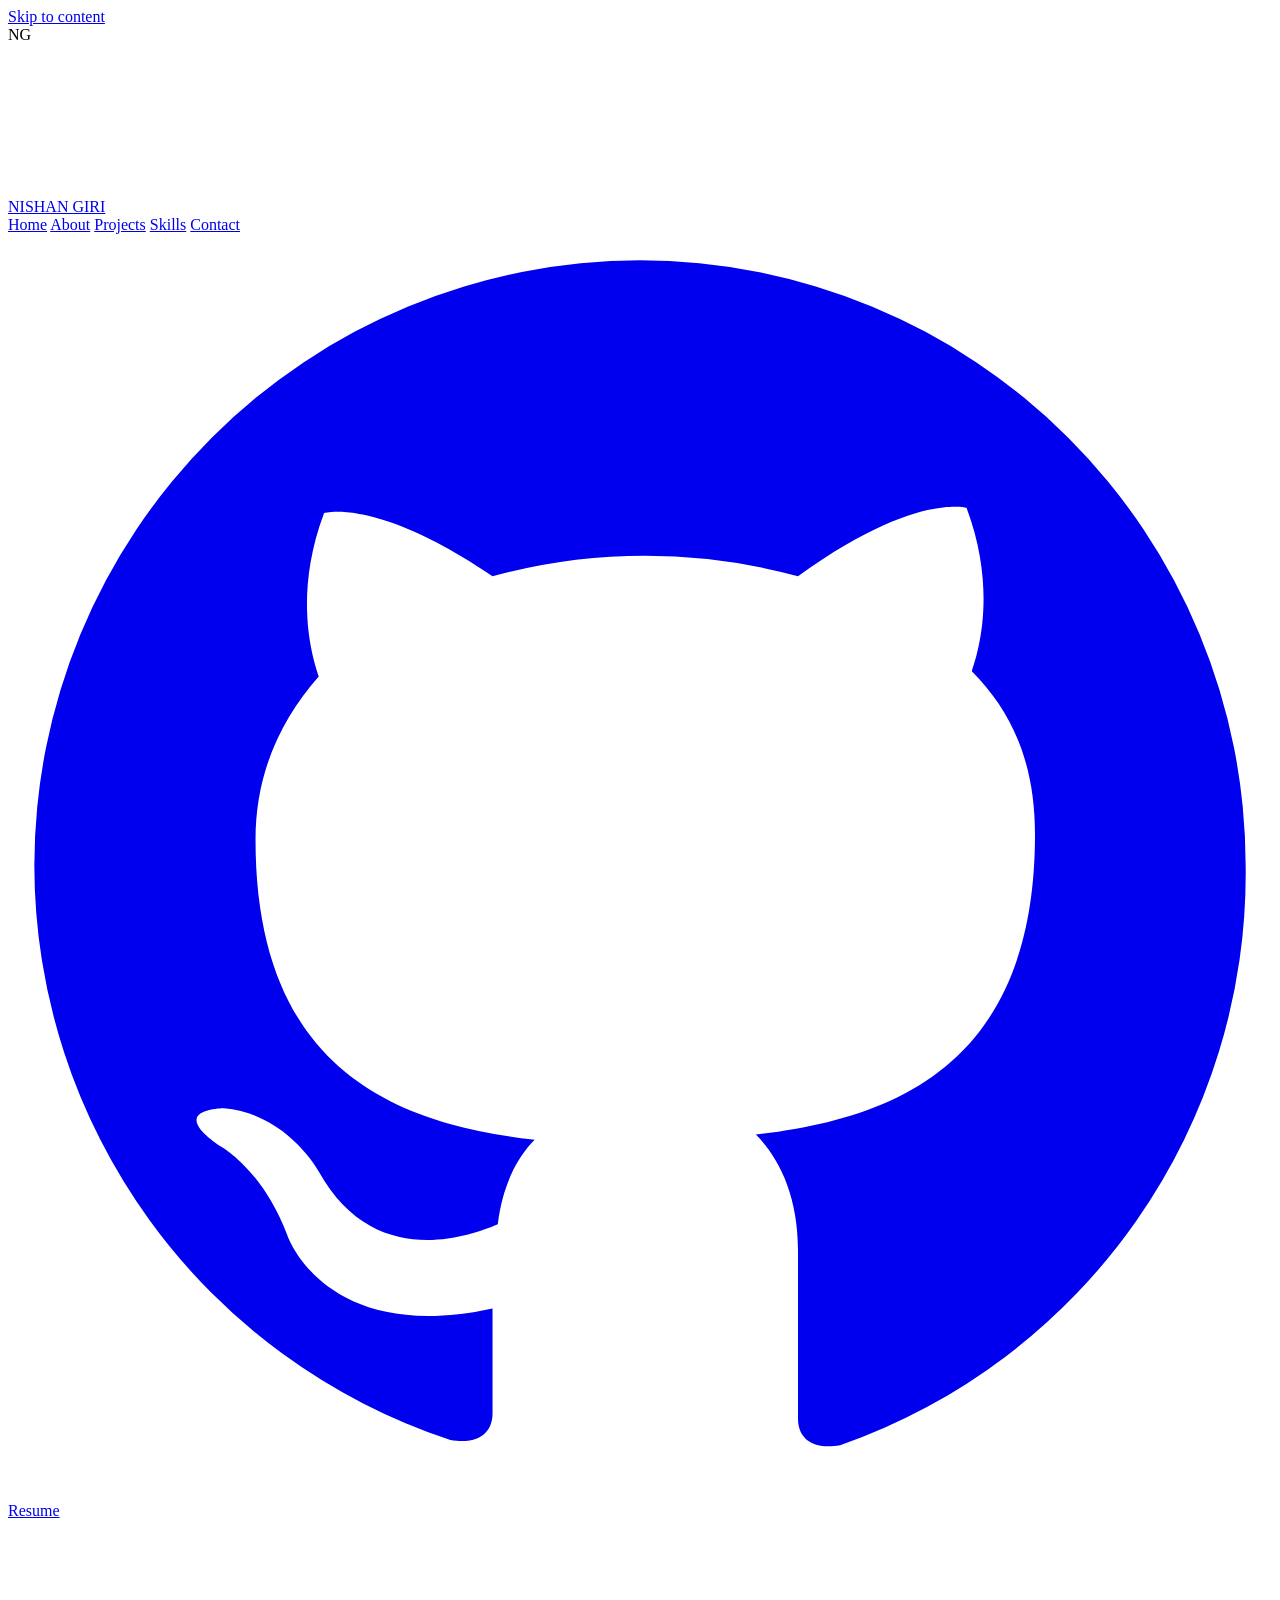
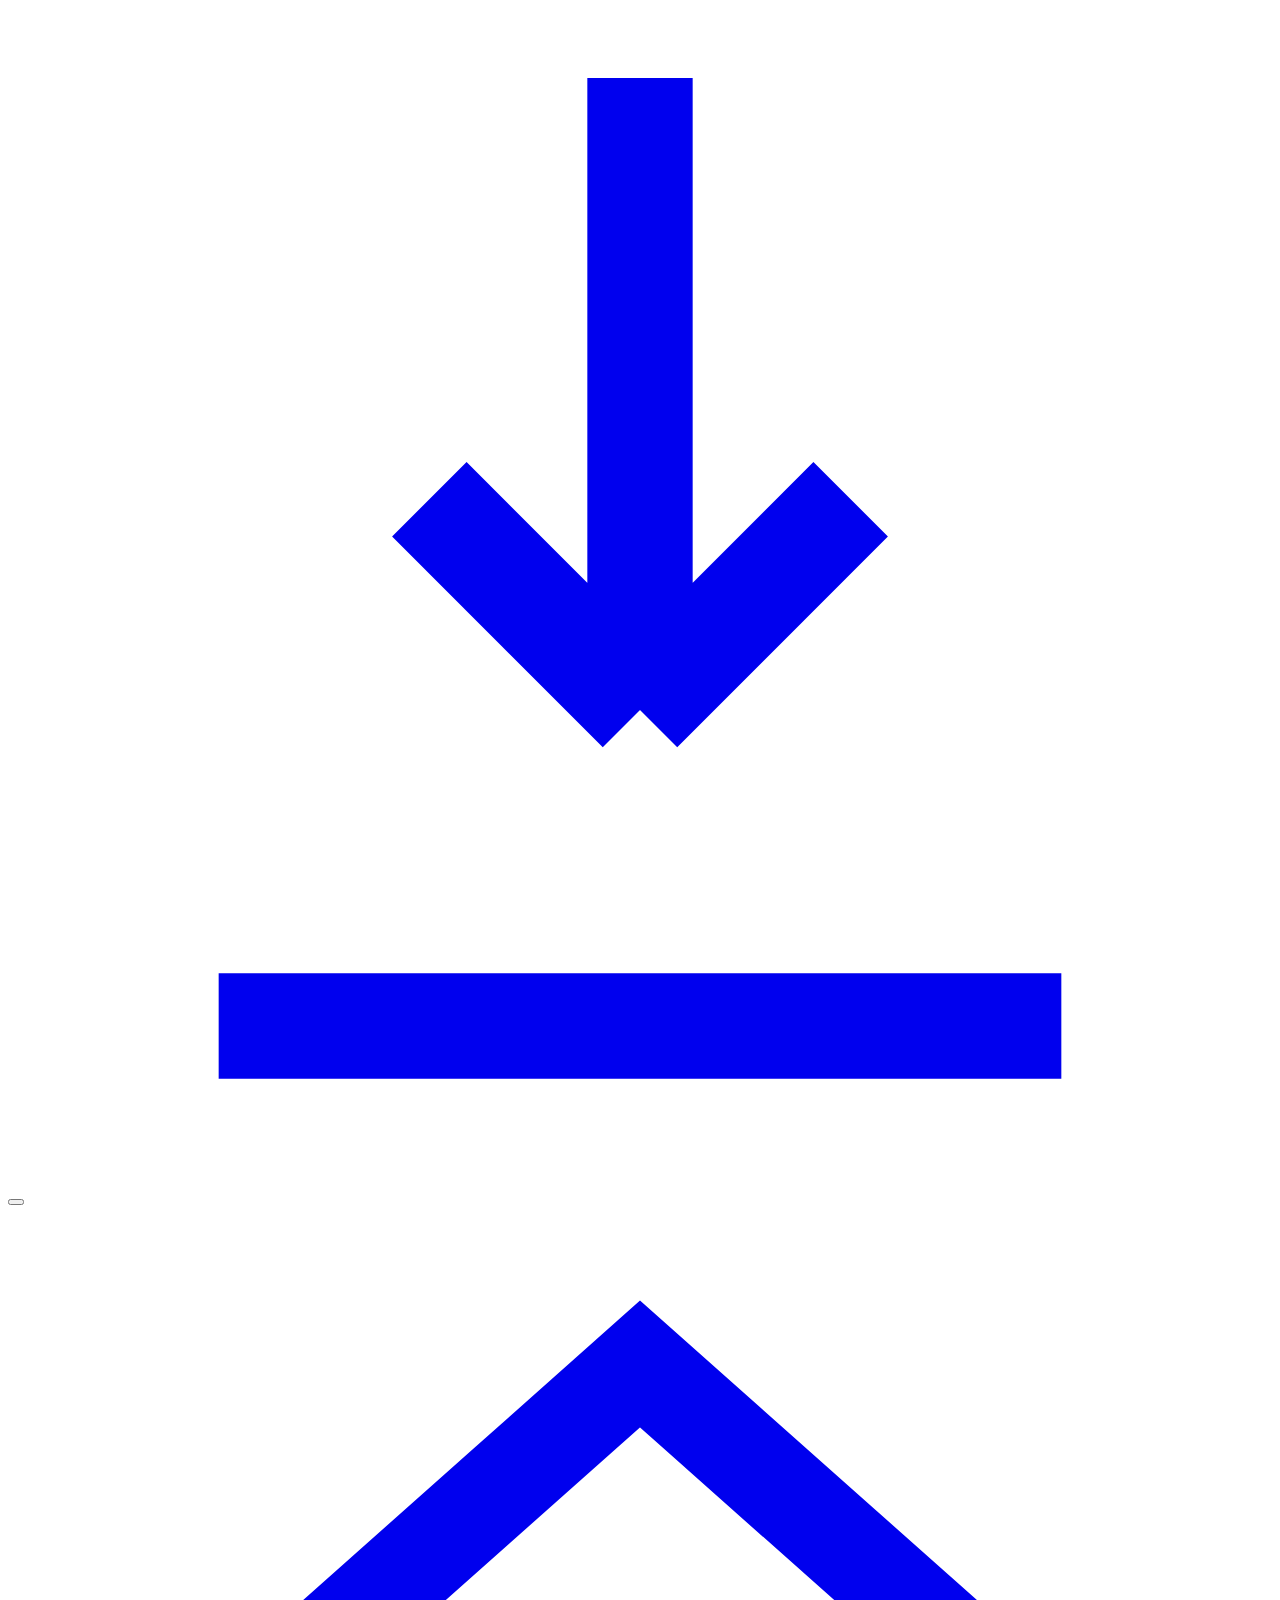
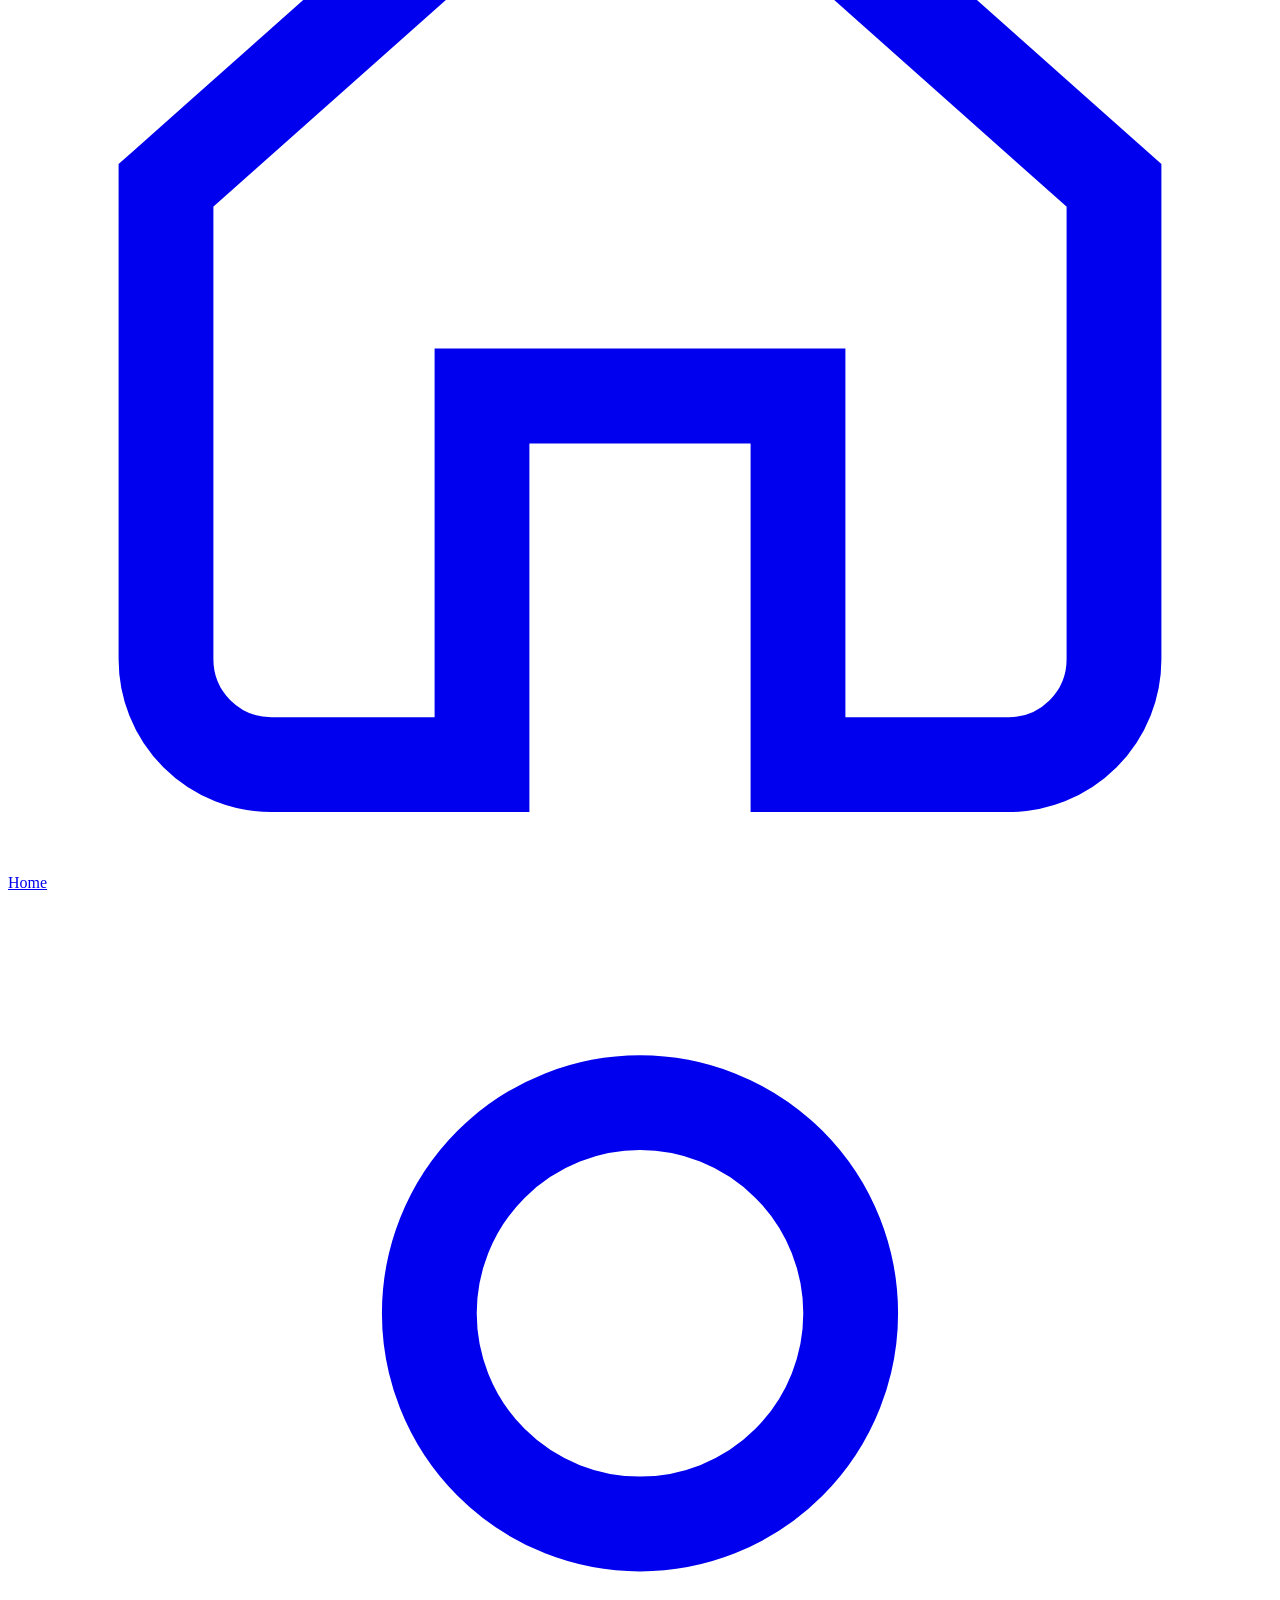
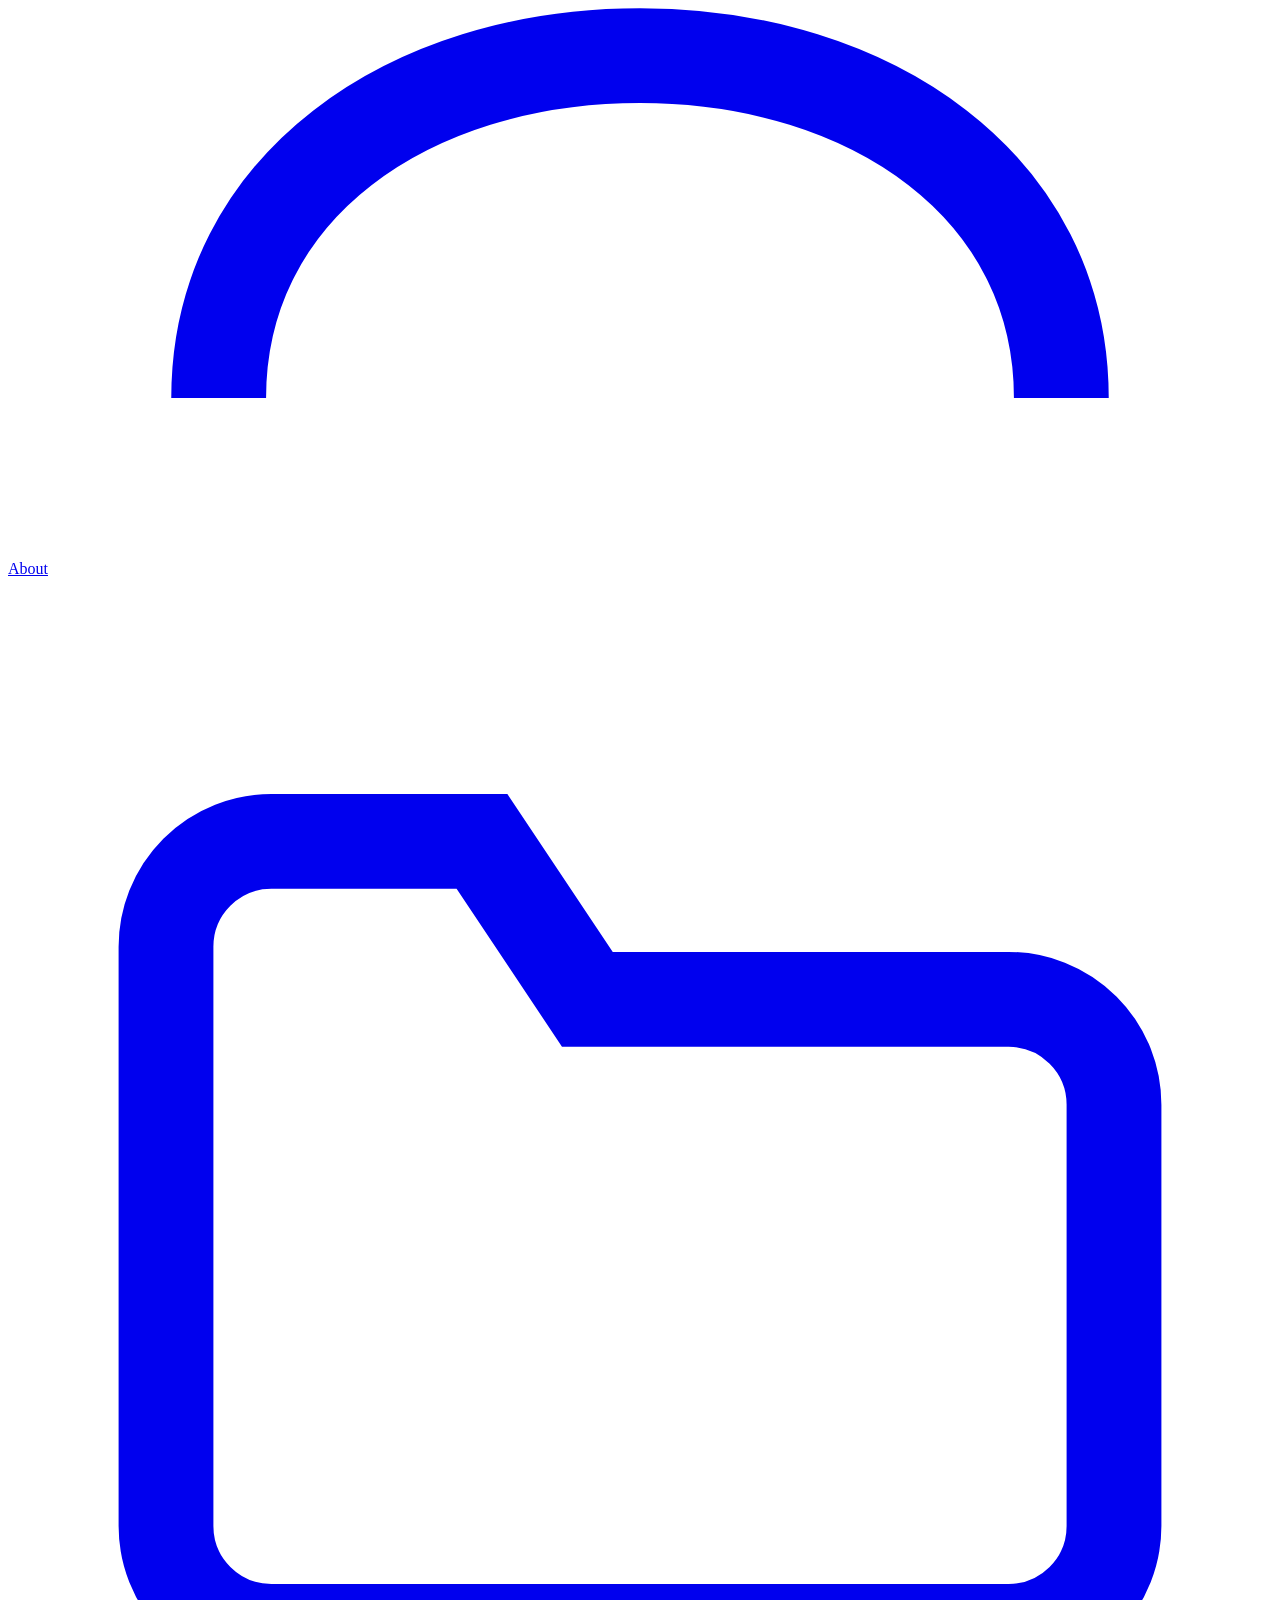
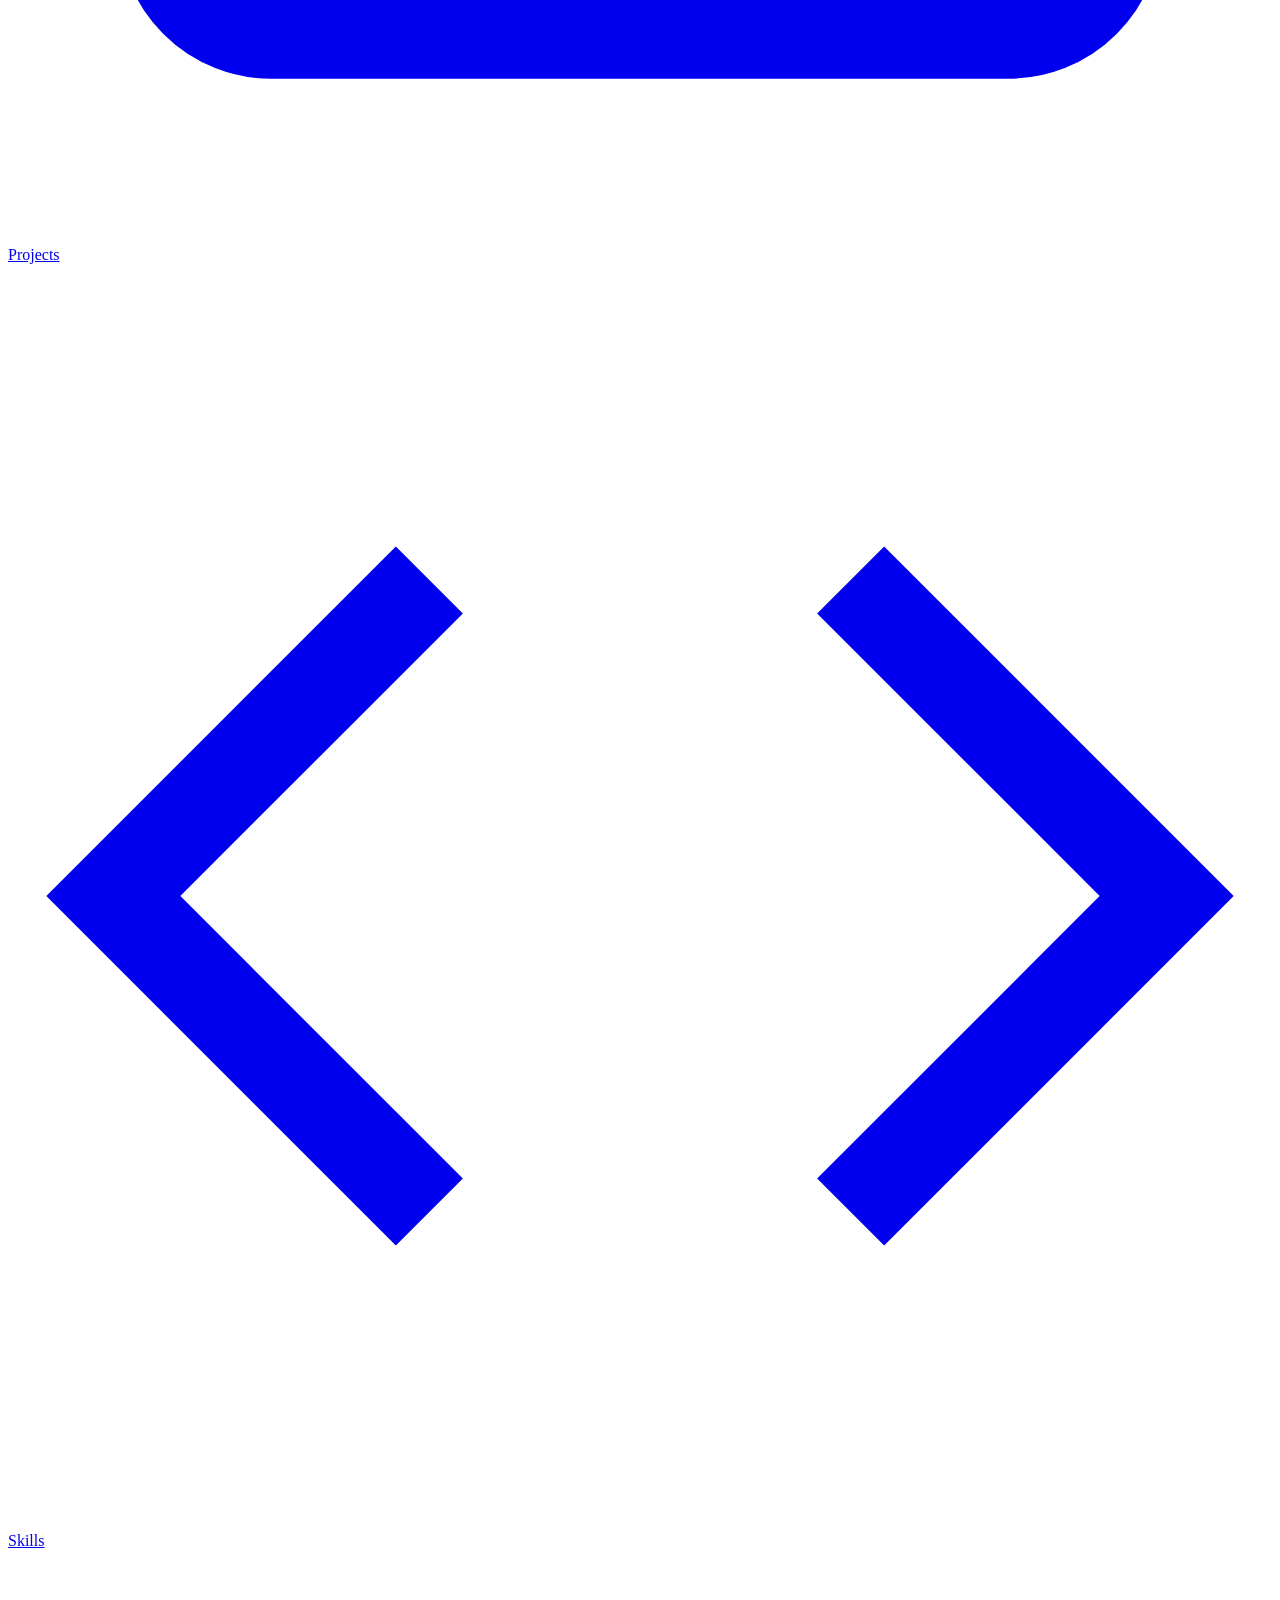
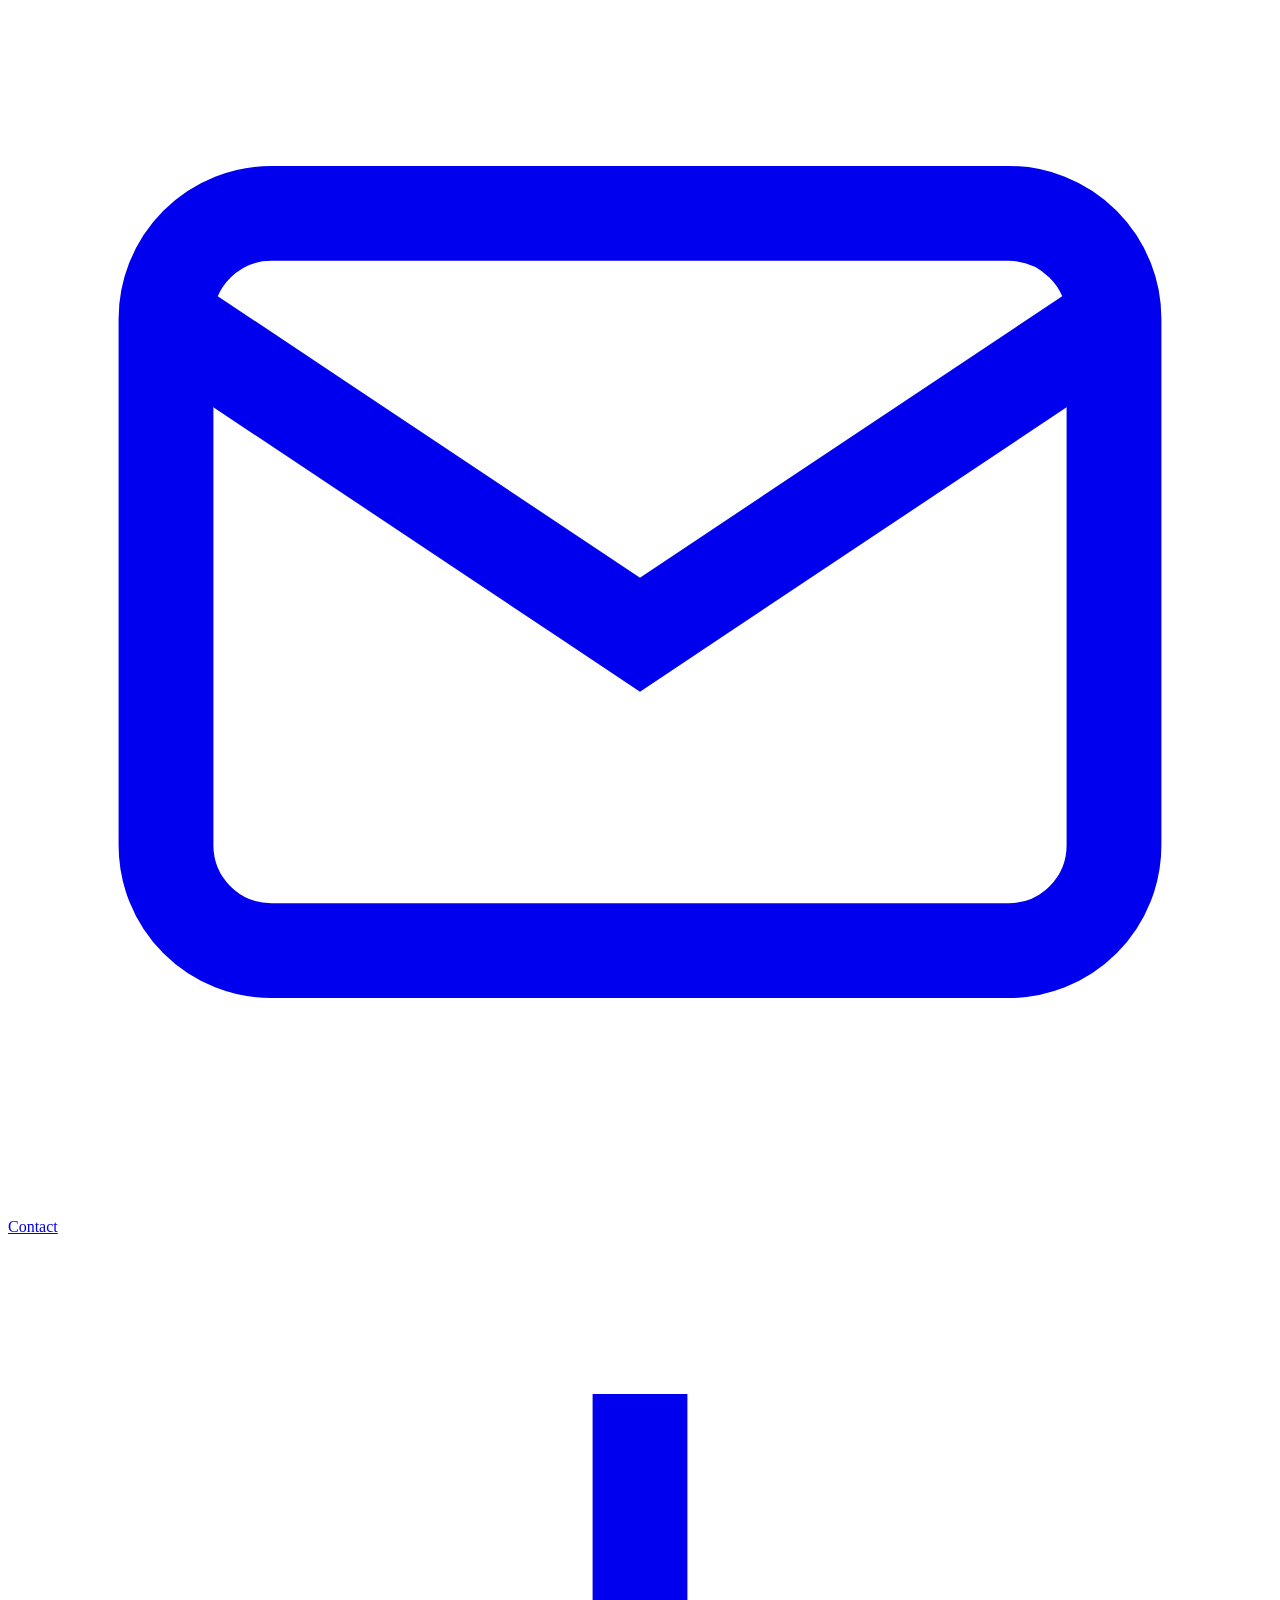
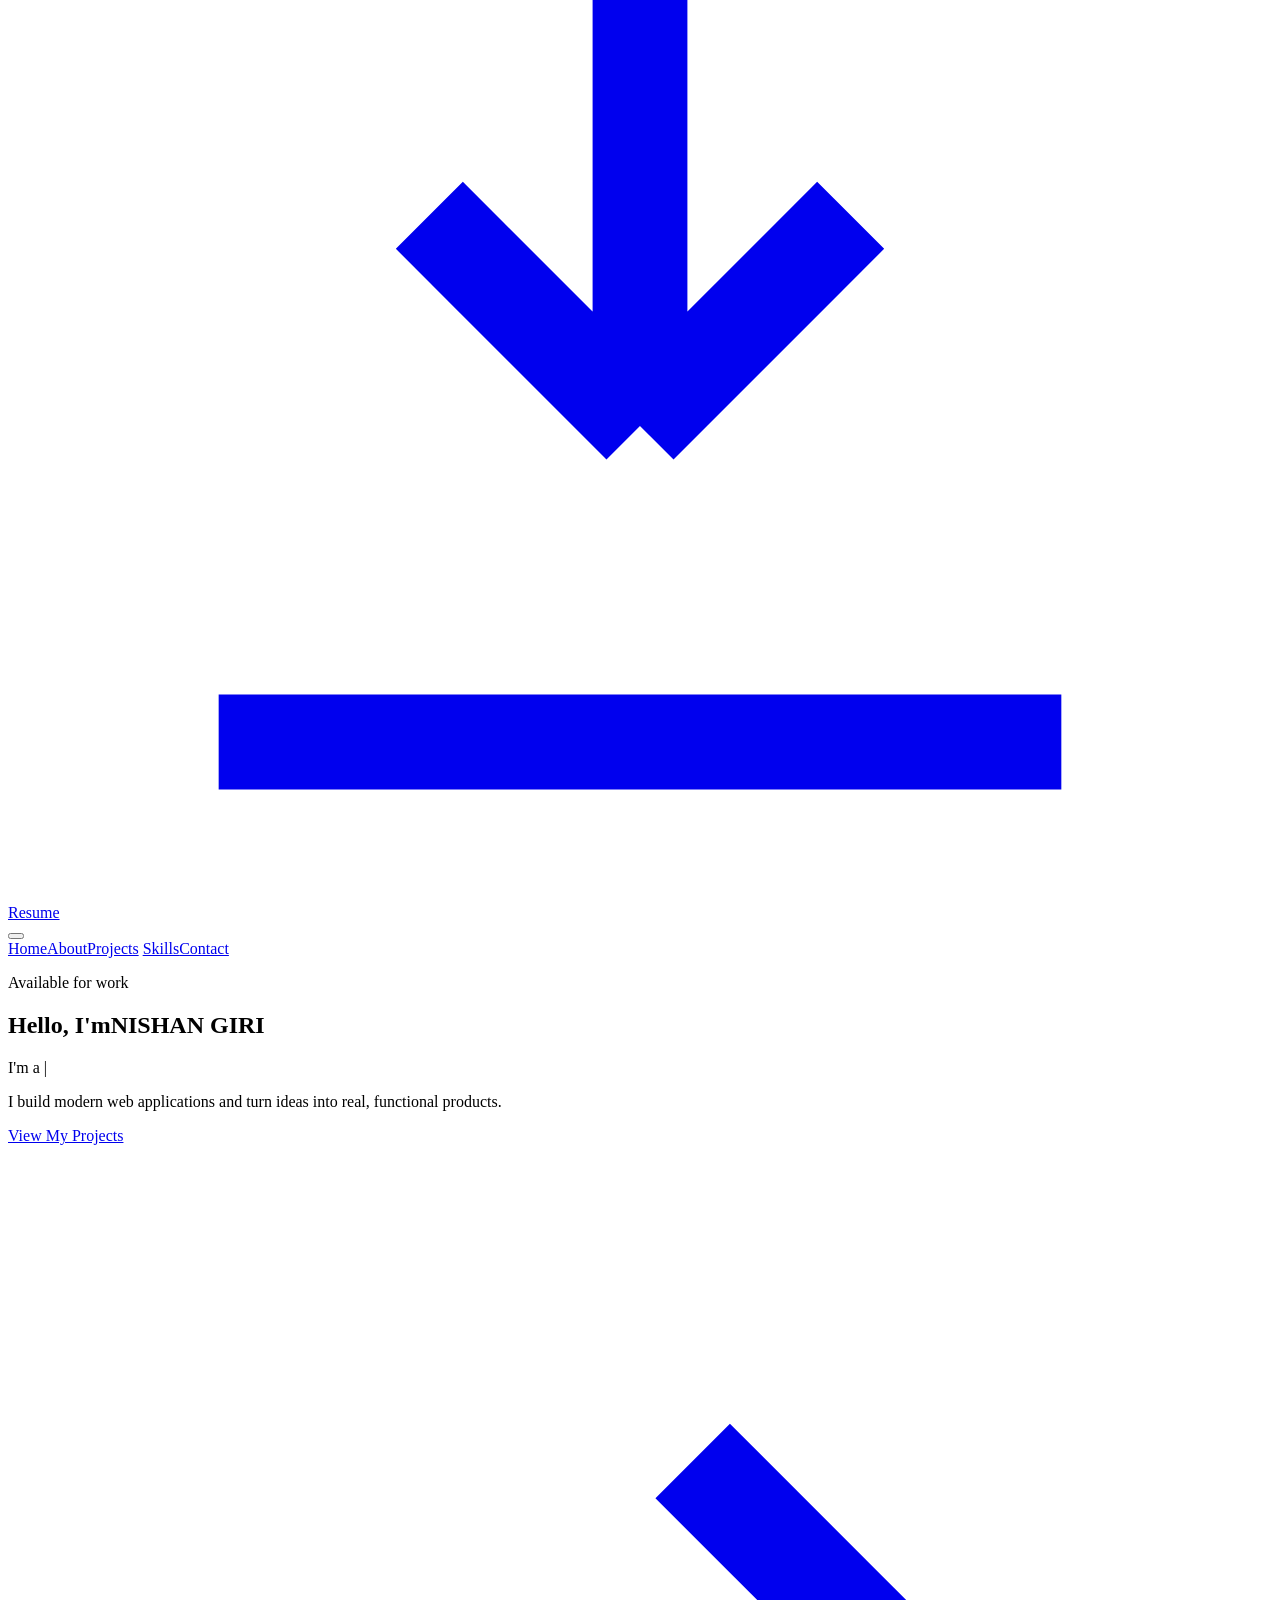
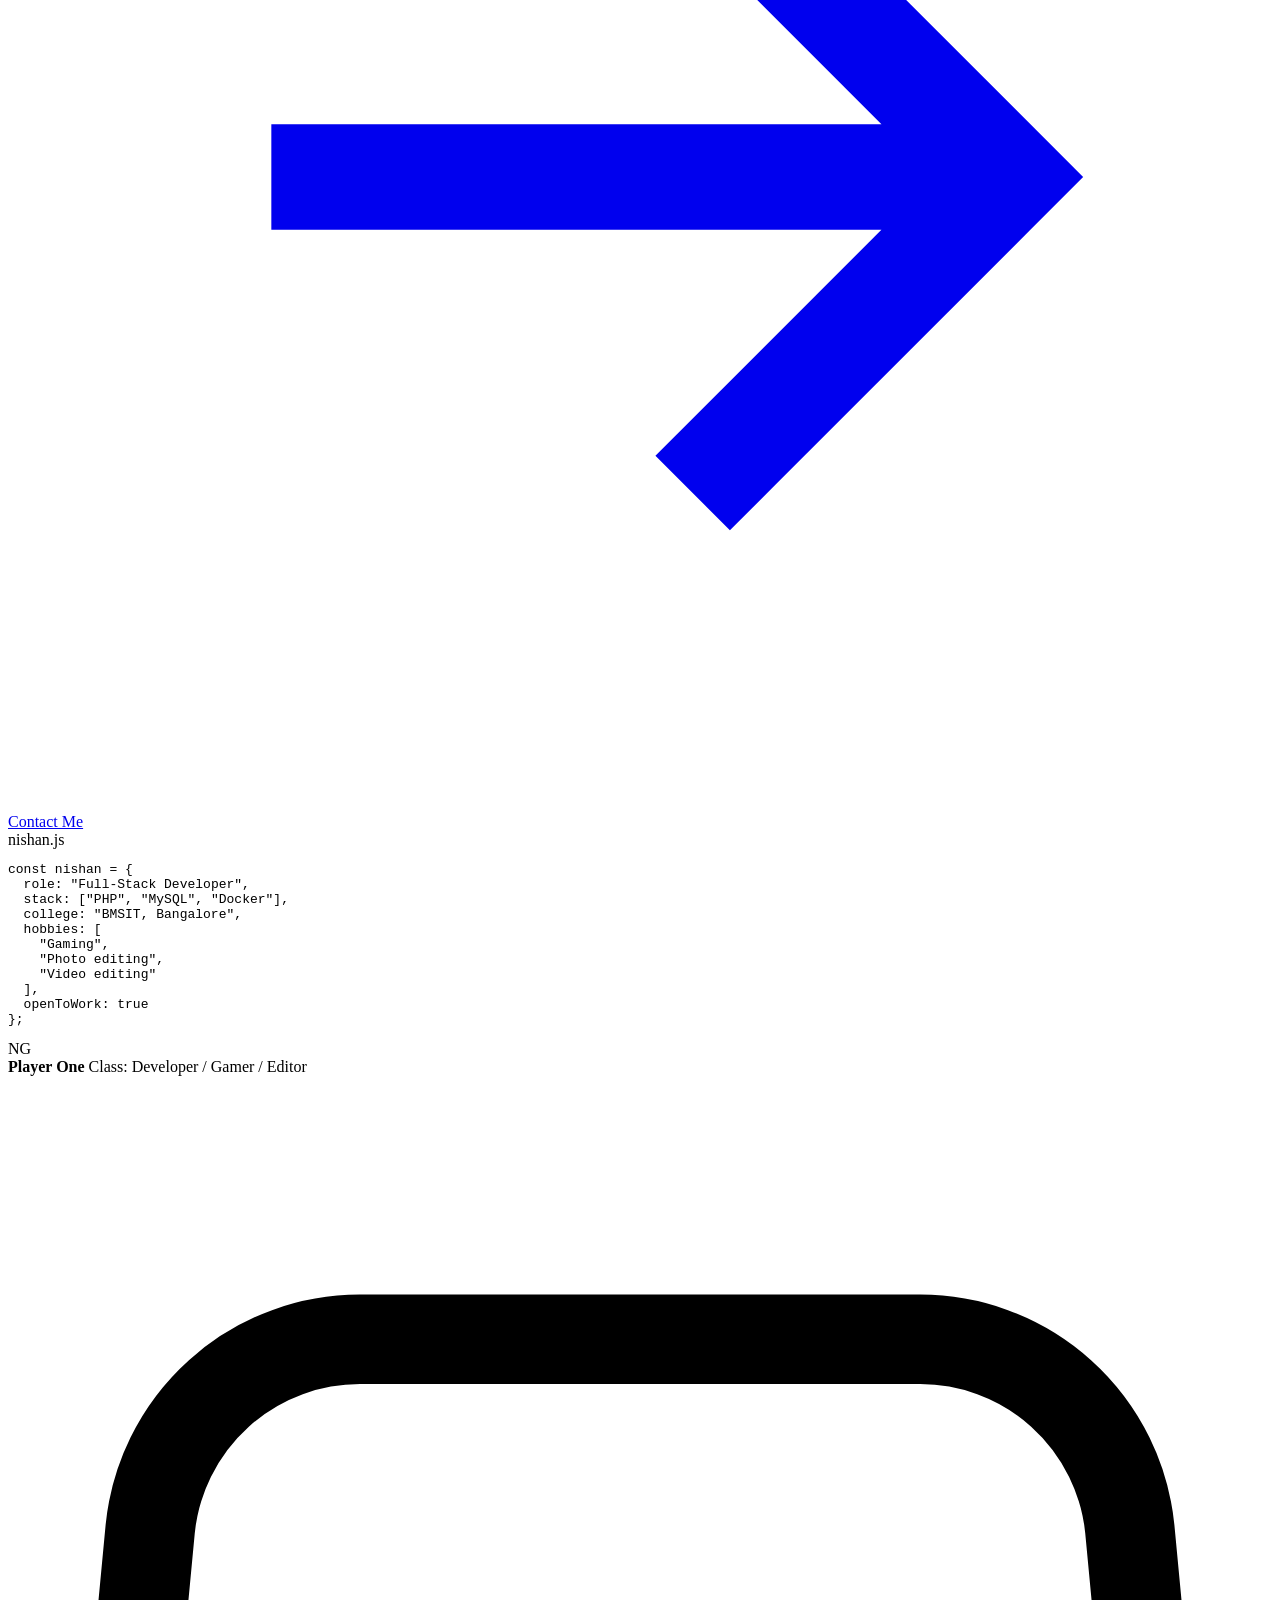
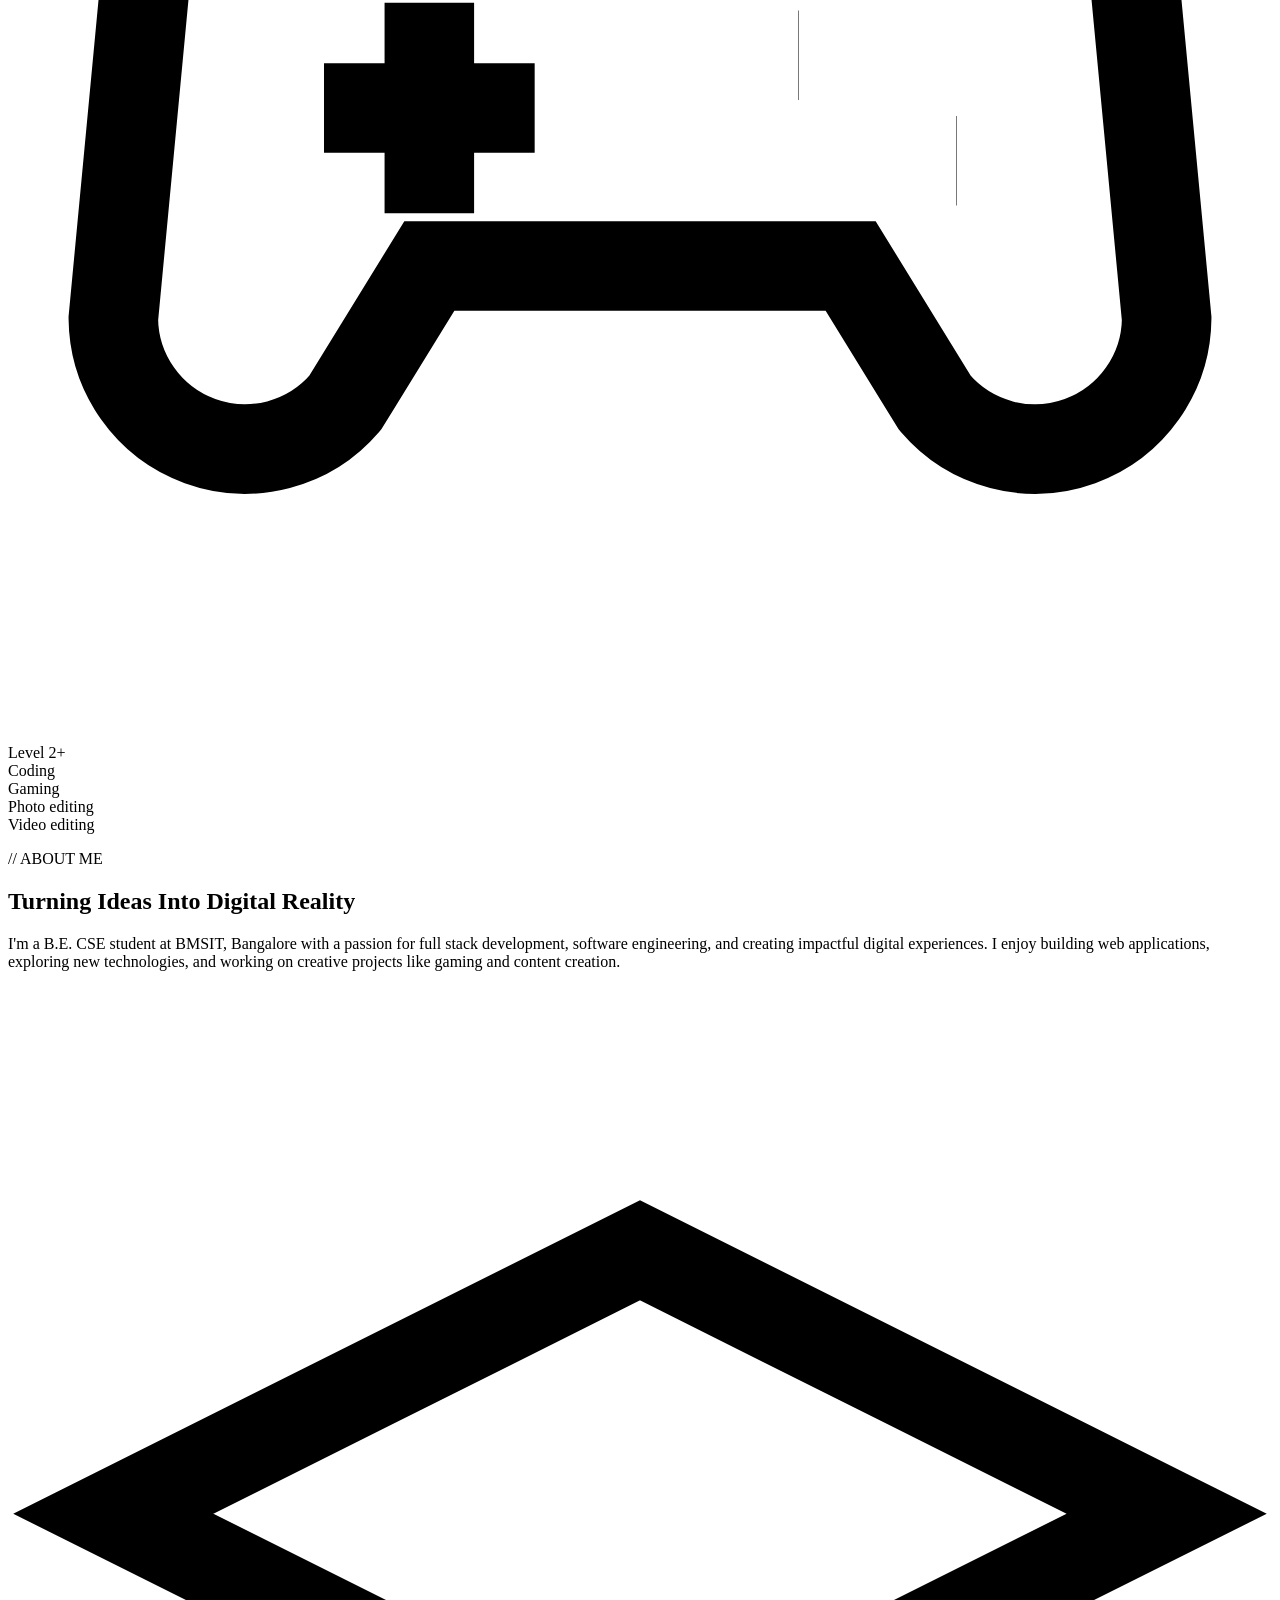
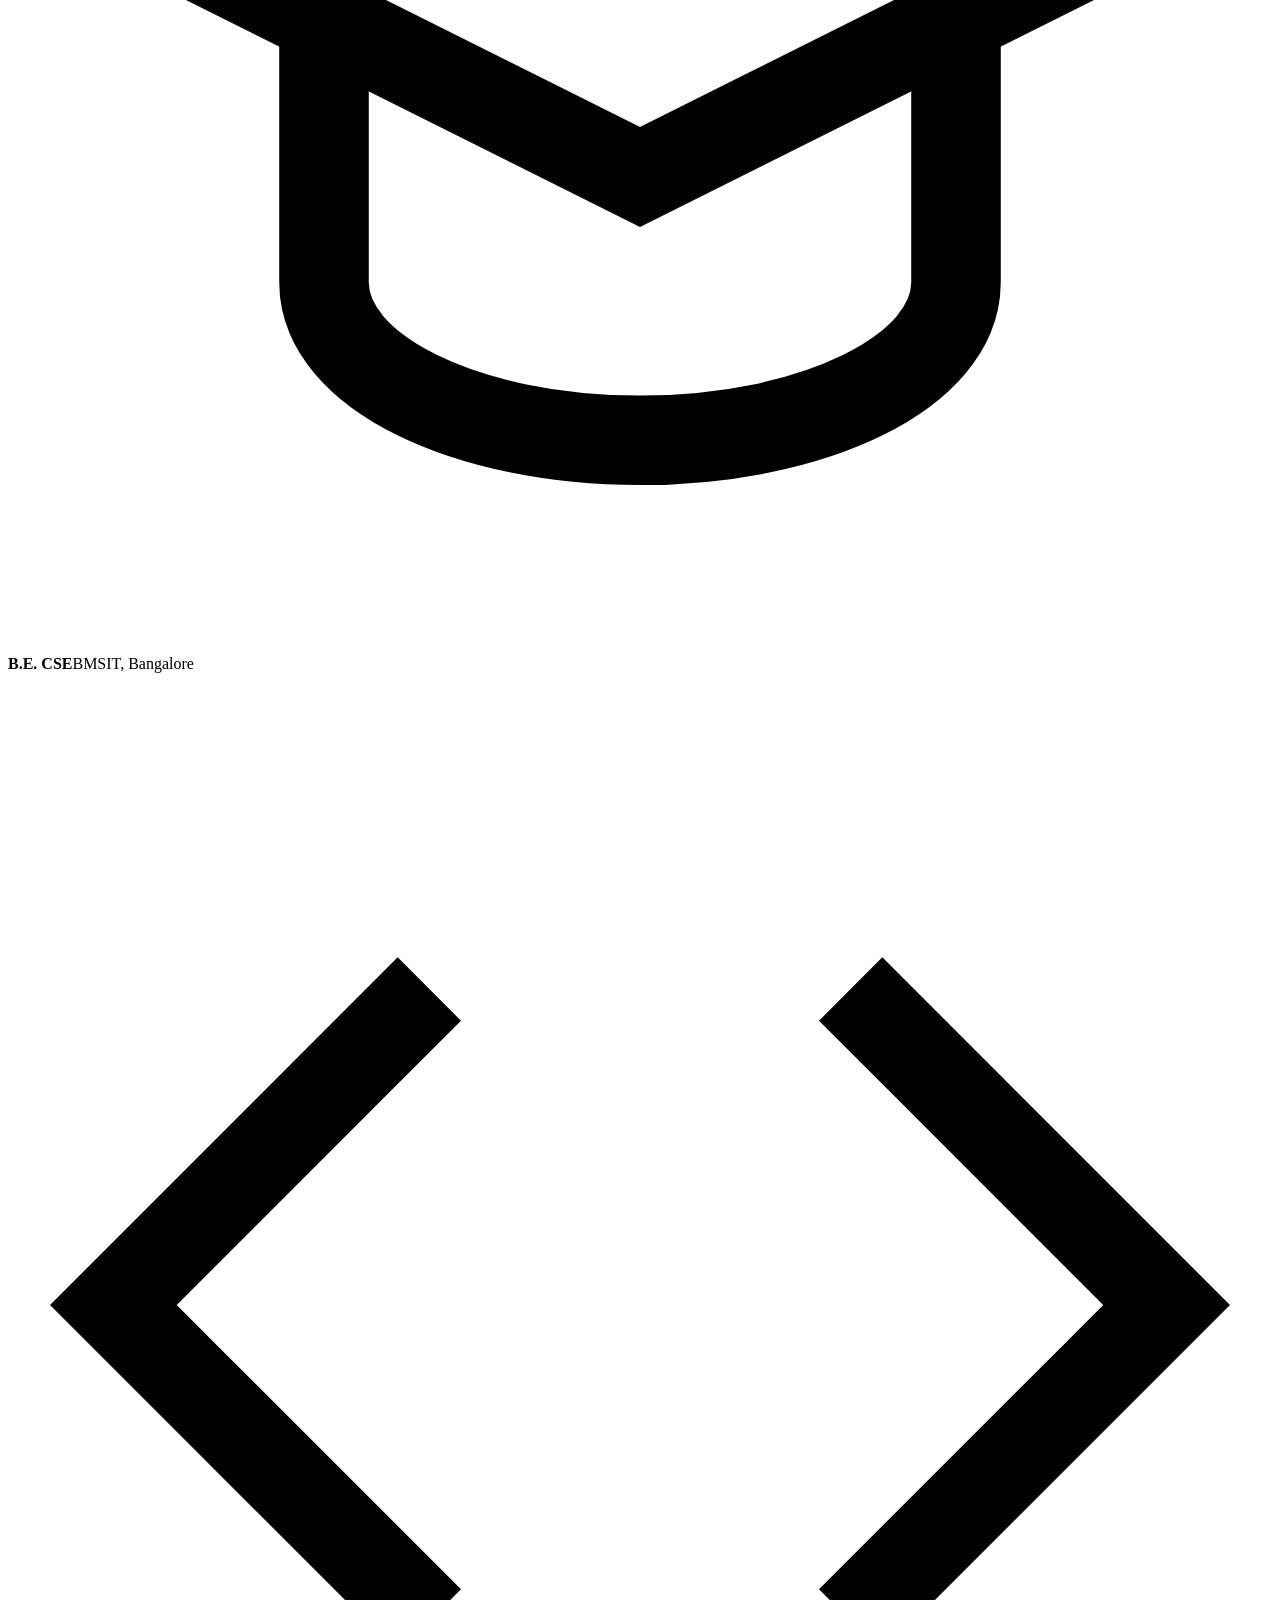
==== index.html @ 41cc1742 "Restore index.html filename" ====
<!DOCTYPE html>
<html lang="en">
<head>
<meta charset="UTF-8">
<meta name="viewport" content="width=device-width, initial-scale=1.0">
<title>Nishan Giri — Full Stack Developer</title>
<meta name="description" content="Portfolio of Nishan Giri, Full Stack Developer and B.E. CSE student at BMSIT, Bangalore.">
<meta name="theme-color" content="#050505">
<!-- Planned GitHub Pages URL. Update if the canonical host changes. -->
<link rel="canonical" href="https://nishan9-99.github.io/">
<meta property="og:title" content="Nishan Giri — Full Stack Developer">
<meta property="og:description" content="Web apps, gaming and content creation by Nishan Giri, B.E. CSE @ BMSIT Bangalore.">
<meta property="og:type" content="website">
<!-- Absolute image URL for previews after deployment. -->
<meta property="og:image" content="https://nishan9-99.github.io/assets/about-portrait.jpg">
<meta name="twitter:card" content="summary_large_image">
<meta name="twitter:title" content="Nishan Giri — Full Stack Developer">
<meta name="twitter:description" content="Web apps, gaming and content creation by Nishan Giri, B.E. CSE @ BMSIT Bangalore.">
<meta name="twitter:image" content="https://nishan9-99.github.io/assets/about-portrait.jpg">
<link rel="icon" href="data:image/svg+xml,%3Csvg xmlns='http://www.w3.org/2000/svg' viewBox='0 0 64 64'%3E%3Crect width='64' height='64' rx='14' fill='%23050505'/%3E%3Ctext x='32' y='43' font-size='30' font-weight='700' text-anchor='middle' fill='%23A78BFA' font-family='Arial'%3ENG%3C/text%3E%3C/svg%3E">
<link rel="preconnect" href="https://fonts.googleapis.com">
<link rel="preconnect" href="https://fonts.gstatic.com" crossorigin>
<link href="https://fonts.googleapis.com/css2?family=Space+Grotesk:wght@400;500;600;700&family=Inter:wght@400;500;600&family=Caveat:wght@600&display=swap" rel="stylesheet">
<link rel="stylesheet" href="style.css?v=13f">
<script type="application/ld+json">
{"@context":"https://schema.org","@type":"Person","name":"Nishan Giri","jobTitle":"Full Stack Developer",
 "affiliation":{"@type":"CollegeOrUniversity","name":"BMSIT, Bangalore"},
 "address":{"@type":"PostalAddress","addressLocality":"Bangalore","addressCountry":"IN"},
 "url":"https://github.com/nishan9-99",
 "sameAs":["https://github.com/nishan9-99","https://www.linkedin.com/in/nishan-giree-264700339"]}
</script>
</head>
<body>
<a class="skip" href="#home">Skip to content</a>

<!-- preloader -->
<div class="preloader" id="preloader" aria-hidden="true">
  <div class="pre-inner"><span class="pre-ng">NG</span><span class="pre-line"><i></i></span></div>
</div>
<div class="scrollbar-progress" id="scrollbarProgress" aria-hidden="true"></div>

<canvas id="stars" aria-hidden="true"></canvas>
<div class="grain" aria-hidden="true"></div>
<div id="cursor" aria-hidden="true"></div>
<div id="cursorRing" aria-hidden="true"></div>

<!-- ============ NAV (State A: top bar) ============ -->
<header class="nav" id="nav">
  <a class="logo" href="#home">NISHAN&nbsp;GIRI</a>
  <nav class="links" aria-label="Primary" id="topLinks">
    <a href="#home" class="active" data-scramble>Home</a>
    <a href="#about" data-scramble>About</a>
    <a href="#projects" data-scramble>Projects</a>
    <a href="#skills" data-scramble>Skills</a>
    <a href="#contact" data-scramble>Contact</a>
  </nav>
  <div class="nav-right">
    <a class="icon-btn" href="https://github.com/nishan9-99" target="_blank" rel="noopener" aria-label="GitHub profile">
      <svg viewBox="0 0 24 24" style="fill:currentColor"><path d="M12 .5A11.5 11.5 0 0 0 .5 12a11.5 11.5 0 0 0 7.9 10.9c.6.1.8-.2.8-.5v-2c-3.2.7-3.9-1.4-3.9-1.4-.5-1.3-1.3-1.7-1.3-1.7-1-.7.1-.7.1-.7 1.2.1 1.8 1.2 1.8 1.2 1 1.8 2.7 1.3 3.4 1 .1-.8.4-1.3.7-1.6-2.6-.3-5.3-1.3-5.3-5.7 0-1.3.5-2.3 1.2-3.1-.1-.3-.5-1.5.1-3.1 0 0 1-.3 3.2 1.2a11 11 0 0 1 5.8 0C17.2 4.9 18.2 5.2 18.2 5.2c.6 1.6.2 2.8.1 3.1.8.8 1.2 1.8 1.2 3.1 0 4.4-2.7 5.4-5.3 5.7.4.4.8 1.1.8 2.2v3.2c0 .3.2.6.8.5A11.5 11.5 0 0 0 23.5 12 11.5 11.5 0 0 0 12 .5z"/></svg>
    </a>
    <a class="resume-btn magnetic" href="assets/resume.pdf" download="Nishan-Giri-Resume.pdf">Resume
      <svg viewBox="0 0 24 24" fill="none" stroke="currentColor" stroke-width="2"><path d="M12 3v12m0 0 4-4m-4 4-4-4M4 21h16"/></svg>
    </a>
    <button id="burger" class="burger" aria-label="Open menu" aria-expanded="false"><span></span><span></span><span></span></button>
  </div>
</header>

<!-- ============ NAV (State B: right rail) ============ -->
<nav class="rail" id="railNav" aria-label="Section shortcuts">
  <a href="#home" data-tip="Home"><svg viewBox="0 0 24 24" fill="none" stroke="currentColor" stroke-width="1.8"><path d="m3 11 9-8 9 8v9a2 2 0 0 1-2 2h-4v-7h-6v7H5a2 2 0 0 1-2-2z"/></svg><span class="tip">Home</span></a>
  <a href="#about" data-tip="About"><svg viewBox="0 0 24 24" fill="none" stroke="currentColor" stroke-width="1.8"><circle cx="12" cy="8" r="4"/><path d="M4 21c0-4 3.6-6.5 8-6.5s8 2.5 8 6.5"/></svg><span class="tip">About</span></a>
  <a href="#projects" data-tip="Projects"><svg viewBox="0 0 24 24" fill="none" stroke="currentColor" stroke-width="1.8"><path d="M3 7a2 2 0 0 1 2-2h4l2 3h8a2 2 0 0 1 2 2v8a2 2 0 0 1-2 2H5a2 2 0 0 1-2-2z"/></svg><span class="tip">Projects</span></a>
  <a href="#skills" data-tip="Skills"><svg viewBox="0 0 24 24" fill="none" stroke="currentColor" stroke-width="1.8"><path d="m8 6-6 6 6 6M16 6l6 6-6 6"/></svg><span class="tip">Skills</span></a>
  <a href="#contact" data-tip="Contact"><svg viewBox="0 0 24 24" fill="none" stroke="currentColor" stroke-width="1.8"><rect x="3" y="5" width="18" height="14" rx="2"/><path d="m3 7 9 6 9-6"/></svg><span class="tip">Contact</span></a>
  <a href="assets/resume.pdf" download="Nishan-Giri-Resume.pdf" data-tip="Resume" class="rail-resume"><svg viewBox="0 0 24 24" fill="none" stroke="currentColor" stroke-width="1.8"><path d="M12 3v12m0 0 4-4m-4 4-4-4M4 21h16"/></svg><span class="tip">Resume</span></a>
</nav>

<button id="floatMenu" class="float-menu" aria-label="Open menu" aria-expanded="false"><span></span><span></span><span></span></button>
<div class="mobile-menu" id="mobileMenu">
  <a href="#home">Home</a><a href="#about">About</a><a href="#projects">Projects</a>
  <a href="#skills">Skills</a><a href="#contact">Contact</a>
</div>

<main id="main">
<!-- ============ HERO ============ -->
<section class="hero" id="home">
  <span class="hero-rail" aria-hidden="true"></span>
  <div class="hero-social" aria-label="Social links" id="heroSocial"></div>

  <div class="hero-inner">
    <div class="hero-copy">
      <p class="badge reveal"><span class="pulse"></span>Available for work</p>
      <h1 class="hero-title" aria-label="Hello, I'm Nishan Giri"><span class="hello" aria-hidden="true">Hello, I'm</span><span class="name-letters" id="heroName" aria-hidden="true">NISHAN GIRI</span></h1>
      <p class="role-line reveal">I'm a <span class="typed" id="typedRole"></span><span class="caret" aria-hidden="true">|</span></p>
      <p class="hero-sub reveal">I build modern web applications and turn ideas into real, functional products.</p>
      <div class="hero-cta reveal">
        <a href="#projects" class="btn primary magnetic">View My Projects
          <svg viewBox="0 0 24 24" fill="none" stroke="currentColor" stroke-width="2"><path d="M5 12h14m-6-6 6 6-6 6"/></svg></a>
        <a href="#contact" class="btn ghost magnetic">Contact Me</a>
      </div>
      <div class="hero-stats reveal" id="heroStats"></div>
    </div>

    <div class="hero-cards reveal">
      <div class="code-card">
        <div class="code-head">
          <span class="dot dr"></span><span class="dot dy"></span><span class="dot dg"></span>
          <span class="code-file">nishan.js</span>
        </div>
        <pre class="code-body"><code><span class="tk">const</span> <span class="tv">nishan</span> <span class="tp">=</span> <span class="tp">{</span>
  <span class="tk2">role</span><span class="tp">:</span> <span class="ts">"Full-Stack Developer"</span><span class="tp">,</span>
  <span class="tk2">stack</span><span class="tp">:</span> <span class="tp">[</span><span class="ts">"PHP"</span><span class="tp">,</span> <span class="ts">"MySQL"</span><span class="tp">,</span> <span class="ts">"Docker"</span><span class="tp">],</span>
  <span class="tk2">college</span><span class="tp">:</span> <span class="ts">"BMSIT, Bangalore"</span><span class="tp">,</span>
  <span class="tk2">hobbies</span><span class="tp">:</span> <span class="tp">[</span>
    <span class="ts">"Gaming"</span><span class="tp">,</span>
    <span class="ts">"Photo editing"</span><span class="tp">,</span>
    <span class="ts">"Video editing"</span>
  <span class="tp">],</span>
  <span class="tk2">openToWork</span><span class="tp">:</span> <span class="tb">true</span>
<span class="tp">};</span><span class="code-caret" aria-hidden="true"></span></code></pre>
      </div>

      <div class="player-card">
        <div class="pc-top">
          <div class="pc-avatar">NG</div>
          <div class="pc-id">
            <b>Player One</b>
            <span>Class: Developer / Gamer / Editor</span>
          </div>
          <div class="pc-level">
            <svg viewBox="0 0 24 24" fill="none" stroke="currentColor" stroke-width="1.7"><path d="M6 12h4m-2-2v4m7-3h.01M18 13h.01M17.3 5H6.7a4 4 0 0 0-4 3.6L2 16a2.5 2.5 0 0 0 4.4 1.6L8 15h8l1.6 2.6A2.5 2.5 0 0 0 22 16l-.7-7.4a4 4 0 0 0-4-3.6z"/></svg>
            Level 2+
          </div>
        </div>
        <div class="pc-stats">
          <div class="pc-row"><span class="pc-label">Coding</span><span class="pc-bar"><i style="--v:88%"></i></span></div>
          <div class="pc-row"><span class="pc-label">Gaming</span><span class="pc-bar"><i style="--v:95%"></i></span></div>
          <div class="pc-row"><span class="pc-label">Photo editing</span><span class="pc-bar"><i style="--v:80%"></i></span></div>
          <div class="pc-row"><span class="pc-label">Video editing</span><span class="pc-bar"><i style="--v:75%"></i></span></div>
        </div>
      </div>
    </div>
  </div>
</section>

<!-- ============ ABOUT ============ -->
<section class="about" id="about">
  <div class="beam" aria-hidden="true"></div>
  <div class="about-grid">
    <div class="about-copy">
      <p class="kicker reveal">// ABOUT ME</p>
      <h2 class="reveal" data-scramble-once>Turning Ideas Into Digital Reality</h2>
      <p class="reveal">I'm a B.E. CSE student at BMSIT, Bangalore with a passion for full stack development, software engineering, and creating impactful digital experiences. I enjoy building web applications, exploring new technologies, and working on creative projects like gaming and content creation.</p>
      <div class="chips reveal">
        <div class="chip"><svg viewBox="0 0 24 24" fill="none" stroke="currentColor" stroke-width="1.7"><path d="M22 10 12 5 2 10l10 5 10-5zM6 12v5c0 1.7 2.7 3 6 3s6-1.3 6-3v-5"/></svg><div><b>B.E. CSE</b><span>BMSIT, Bangalore</span></div></div>
        <div class="chip"><svg viewBox="0 0 24 24" fill="none" stroke="currentColor" stroke-width="1.7"><path d="m8 6-6 6 6 6M16 6l6 6-6 6"/></svg><div><b>Full Stack</b><span>Development</span></div></div>
        <div class="chip"><svg viewBox="0 0 24 24" fill="none" stroke="currentColor" stroke-width="1.7"><circle cx="12" cy="12" r="9"/><path d="M3.6 9h16.8M3.6 15h16.8M12 3a15 15 0 0 1 0 18 15 15 0 0 1 0-18z"/></svg><div><b>Web</b><span>Development</span></div></div>
        <div class="chip"><svg viewBox="0 0 24 24" fill="none" stroke="currentColor" stroke-width="1.7"><path d="M6 12h4m-2-2v4m7-3h.01M18 13h.01M17.3 5H6.7a4 4 0 0 0-4 3.6L2 16a2.5 2.5 0 0 0 4.4 1.6L8 15h8l1.6 2.6A2.5 2.5 0 0 0 22 16l-.7-7.4a4 4 0 0 0-4-3.6z"/></svg><div><b>Gaming &amp;</b><span>Content Creation</span></div></div>
      </div>
      <p class="signature reveal">Nishan Giri</p>
    </div>
    <div class="about-art reveal">
      <picture><source srcset="assets/about-portrait.webp" type="image/webp"><img src="assets/about-portrait.jpg" alt="Illustration of Nishan seen from behind, gazing at the ocean under a violet moonlit night sky" width="1122" height="1402" loading="lazy"></picture>
      <span class="vert v1">LEARN</span><span class="vert v2">BUILD</span>
      <span class="vert v3">CREATE</span><span class="vert v4">GROW</span>
    </div>
  </div>
</section>

<!-- ============ JOURNEY ============ -->
<section class="journey" id="journey">
  <div class="sec-head center">
    <p class="kicker reveal">// THE JOURNEY</p>
    <h2 class="reveal" data-scramble-once>How I Got Here</h2>
  </div>
  <div class="timeline" id="timeline"></div>
</section>

<!-- ============ PROJECTS ============ -->
<section class="projects" id="projects">
  <div class="sec-head">
    <div>
      <p class="kicker reveal">// PROJECTS</p>
      <h2 class="reveal" data-scramble-once>My Work &amp; Creations</h2>
      <p class="sec-sub reveal">Here are some of the key projects I've worked on.</p>
    </div>
    <a class="btn ghost sm magnetic reveal" href="https://github.com/nishan9-99?tab=repositories" target="_blank" rel="noopener">View All Projects
      <svg viewBox="0 0 24 24" fill="none" stroke="currentColor" stroke-width="2"><path d="M5 12h14m-6-6 6 6-6 6"/></svg></a>
  </div>
  <div class="filters reveal" id="filters" role="tablist" aria-label="Filter projects">
    <button class="filter active" data-filter="all" role="tab" aria-selected="true">All</button>
    <button class="filter" data-filter="web" role="tab" aria-selected="false">Web</button>
    <button class="filter" data-filter="creative" role="tab" aria-selected="false">Creative</button>
  </div>
  <div class="proj-row">
    <button class="proj-nav prev" aria-label="Previous project"><svg viewBox="0 0 24 24" fill="none" stroke="currentColor" stroke-width="2"><path d="m15 18-6-6 6-6"/></svg></button>
    <div class="proj-track" id="projTrack"></div>
    <button class="proj-nav next" aria-label="Next project"><svg viewBox="0 0 24 24" fill="none" stroke="currentColor" stroke-width="2"><path d="m9 18 6-6-6-6"/></svg></button>
  </div>
  <div class="proj-dots" id="projDots" aria-hidden="true"></div>
</section>

<!-- marquee -->
<div class="marquee" aria-hidden="true"><div class="marquee-track" id="marqueeTrack"></div></div>

<!-- ============ SKILLS ============ -->
<section class="skills" id="skills">
  <div class="code-float" aria-hidden="true">
    <span>&lt;code&gt;</span><span>learn()</span><span>build()</span><span>repeat()</span><span>&lt;/code&gt;</span>
  </div>
  <div class="skills-layout">
    <div class="skills-main">
      <div class="sec-head"><div>
        <p class="kicker reveal">// SKILLS</p>
        <h2 class="reveal" data-scramble-once>Technologies I Work With</h2>
        <p class="sec-sub reveal">Here are the tools and technologies I use to bring ideas to life.</p>
      </div></div>
      <div id="skillGroups"></div>
    </div>
    <div class="skill-art reveal" aria-hidden="true">
      <div class="glass-code"><span>&lt;code&gt;</span><span>learn()</span><span>build()</span><span>repeat()</span><span>&lt;/code&gt;</span></div>
      <div class="glass-logo">NG</div>
    </div>
  </div>
</section>

<!-- ============ CONTACT ============ -->
<section class="contact" id="contact">
  <div class="contact-grid">
    <div class="contact-copy">
      <p class="kicker reveal">// CONTACT</p>
      <h2 class="reveal" data-scramble-once>Let's Build Something Great Together</h2>
      <p class="reveal">I'm always open to new opportunities, collaborations and interesting projects. Feel free to reach out!</p>
      <div class="c-lines reveal" id="contactLines"></div>
      <form id="cform" class="c-form reveal" novalidate>
        <input type="text" id="fCompany" name="company" tabindex="-1" autocomplete="off" aria-hidden="true" style="position:absolute;left:-9999px;width:1px;height:1px;opacity:0">
        <div class="field"><input type="text" id="fName" required placeholder=" " autocomplete="name"><label for="fName">Name</label></div>
        <div class="field"><input type="email" id="fEmail" required placeholder=" " autocomplete="email"><label for="fEmail">Email</label></div>
        <div class="field"><textarea id="fMsg" rows="4" required placeholder=" "></textarea><label for="fMsg">Message</label></div>
        <button type="submit" class="btn primary magnetic" id="sendBtn">Send a Message
          <svg viewBox="0 0 24 24" fill="none" stroke="currentColor" stroke-width="2"><path d="M5 12h14m-6-6 6 6-6 6"/></svg></button>
        <p class="form-status" id="formStatus" role="status" aria-live="polite"></p>
      </form>
      <div class="c-social reveal" id="contactSocial"></div>
    </div>
    <div class="contact-art reveal">
      <div class="globe-stage" aria-label="Holographic globe surrounded by cards showing Nishan's stack and focus areas">
        <canvas class="globe-canvas" aria-hidden="true"></canvas>
        <div class="globe-base" aria-hidden="true"></div>
        <div class="g-card g-term">
          <span class="g-term-dots"><i></i><i></i><i></i></span>
          <p class="g-term-line"><span class="g-prompt">&gt;_</span> Building ideas...<br>Turning concepts into<br>real products.<span class="g-caret"></span></p>
        </div>
        <div class="g-card g-stack">
          <h4><svg viewBox="0 0 24 24" fill="none" stroke="currentColor" stroke-width="1.8"><path d="m12 2 9 5-9 5-9-5z"/><path d="m3 12 9 5 9-5"/><path d="m3 17 9 5 9-5"/></svg> My Stack</h4>
          <ul>
            <li><img src="https://cdn.simpleicons.org/html5/E34F26" alt="" loading="lazy" onerror="this.remove()">HTML</li>
            <li><img src="https://cdn.simpleicons.org/css/1572B6" alt="" loading="lazy" onerror="this.remove()">CSS</li>
            <li><img src="https://cdn.simpleicons.org/javascript/F7DF1E" alt="" loading="lazy" onerror="this.remove()">JavaScript</li>
            <li><svg viewBox="0 0 24 24"><rect width="24" height="24" rx="4.5" fill="#00005B"/><text x="12" y="16.3" text-anchor="middle" font-family="Arial,Helvetica,sans-serif" font-weight="700" font-size="10" fill="#9999FF">Ae</text></svg>After Effects</li>
            <li><svg viewBox="0 0 24 24"><rect width="24" height="24" rx="4.5" fill="#00005B"/><text x="12" y="16.3" text-anchor="middle" font-family="Arial,Helvetica,sans-serif" font-weight="700" font-size="10" fill="#EA77FF">Pr</text></svg>Premiere Pro</li>
          </ul>
        </div>
        <div class="g-card g-mini g-c1">
          <svg viewBox="0 0 24 24" fill="none" stroke="currentColor" stroke-width="1.8"><path d="m8 6-6 6 6 6M16 6l6 6-6 6"/></svg>
          <h5>Web Development</h5><p>Build. Deploy. Grow.</p>
        </div>
        <div class="g-card g-mini g-c2">
          <svg viewBox="0 0 24 24" fill="none" stroke="currentColor" stroke-width="1.8"><path d="M6 9h4M8 7v4M15 8h.01M18 10h.01M17.3 5H6.7a4.7 4.7 0 0 0-4.6 5.6l1.1 5.6a3 3 0 0 0 5 1.4L10 15h4l1.8 2.6a3 3 0 0 0 5-1.4l1.1-5.6A4.7 4.7 0 0 0 17.3 5z"/></svg>
          <h5>Gaming</h5><p>Respawn. Retry. Win.</p>
        </div>
        <div class="g-card g-mini g-c3">
          <svg viewBox="0 0 24 24" fill="none" stroke="currentColor" stroke-width="1.8"><path d="M12 19l7-7a4.95 4.95 0 1 0-7-7l-7 7v7z"/><path d="m14 6 4 4"/></svg>
          <h5>Creative Design</h5><p>Ideas to Reality.</p>
        </div>
        <div class="g-card g-mini g-c4">
          <svg viewBox="0 0 24 24" fill="none" stroke="currentColor" stroke-width="1.8"><path d="M3 9.5h18V19a2 2 0 0 1-2 2H5a2 2 0 0 1-2-2z"/><path d="m3.6 9.5 1.6-4.9a2 2 0 0 1 2.5-1.3l12.3 3.3a2 2 0 0 1 1.3 2.5l-.4 1.4"/><path d="m8.5 6.3 2.3 2.6M14 7.5l2.3 2.6"/></svg>
          <h5>Video Editing</h5><p>Cut. Grade. Export.</p>
        </div>
      </div>
    </div>
  </div>
</section>
</main>

<!-- ============ FOOTER ============ -->
<footer>
  <picture><source srcset="assets/footer-skyline.webp" type="image/webp"><img class="foot-bg" src="assets/footer-skyline.jpg" alt="" width="1916" height="821" loading="lazy" aria-hidden="true"></picture>
  <div class="shooting" id="shooting" aria-hidden="true"></div>
  <div class="foot-inner">
    <p class="foot-logo">NISHAN GIRI</p>
    <p class="foot-tag">Build &nbsp;•&nbsp; Create &nbsp;•&nbsp; Learn &nbsp;•&nbsp; Grow</p>
    <div class="foot-social" id="footSocial"></div>
    <nav class="foot-links" aria-label="Footer">
      <a href="#home">Home</a><a href="#about">About</a><a href="#projects">Projects</a>
      <a href="#skills">Skills</a><a href="#contact">Contact</a>
      <a href="assets/resume.pdf" download="Nishan-Giri-Resume.pdf">Resume</a>
    </nav>
    <p class="foot-copy">© <span id="year">2026</span> NISHAN GIRI. All rights reserved.</p>
  </div>
</footer>

<!-- modal -->
<div class="modal" id="projModal" role="dialog" aria-modal="true" aria-hidden="true" aria-labelledby="mTitle">
  <div class="modal-card">
    <button class="modal-x" id="modalX" aria-label="Close project details"><svg viewBox="0 0 24 24" fill="none" stroke="currentColor" stroke-width="2"><path d="M18 6 6 18M6 6l12 12"/></svg></button>
    <div class="modal-media"><img id="mImg" src="" alt=""></div>
    <div class="modal-body">
      <h3 id="mTitle"></h3>
      <p id="mDesc"></p>
      <div class="m-block"><b>Problem</b><p id="mProblem"></p></div>
      <div class="m-block"><b>My Role</b><p id="mRole"></p></div>
      <div class="m-block"><b>Result</b><p id="mResult"></p></div>
      <div class="m-block"><b>Tech Stack</b><div class="tags" id="mTags"></div></div>
      <a id="mLink" class="btn primary sm magnetic" target="_blank" rel="noopener" style="display:none">Open Project
        <svg viewBox="0 0 24 24" fill="none" stroke="currentColor" stroke-width="2"><path d="M7 17L17 7M9 7h8v8"/></svg></a>
    </div>
  </div>
</div>

<!-- command palette -->
<div class="palette" id="palette" role="dialog" aria-modal="true" aria-hidden="true" aria-label="Quick navigation">
  <div class="palette-card">
    <input type="text" id="paletteInput" placeholder="Jump to a section..." aria-label="Jump to a section">
    <div class="palette-list" id="paletteList"></div>
  </div>
</div>

<script src="script.js?v=13f"></script>
</body>
</html>
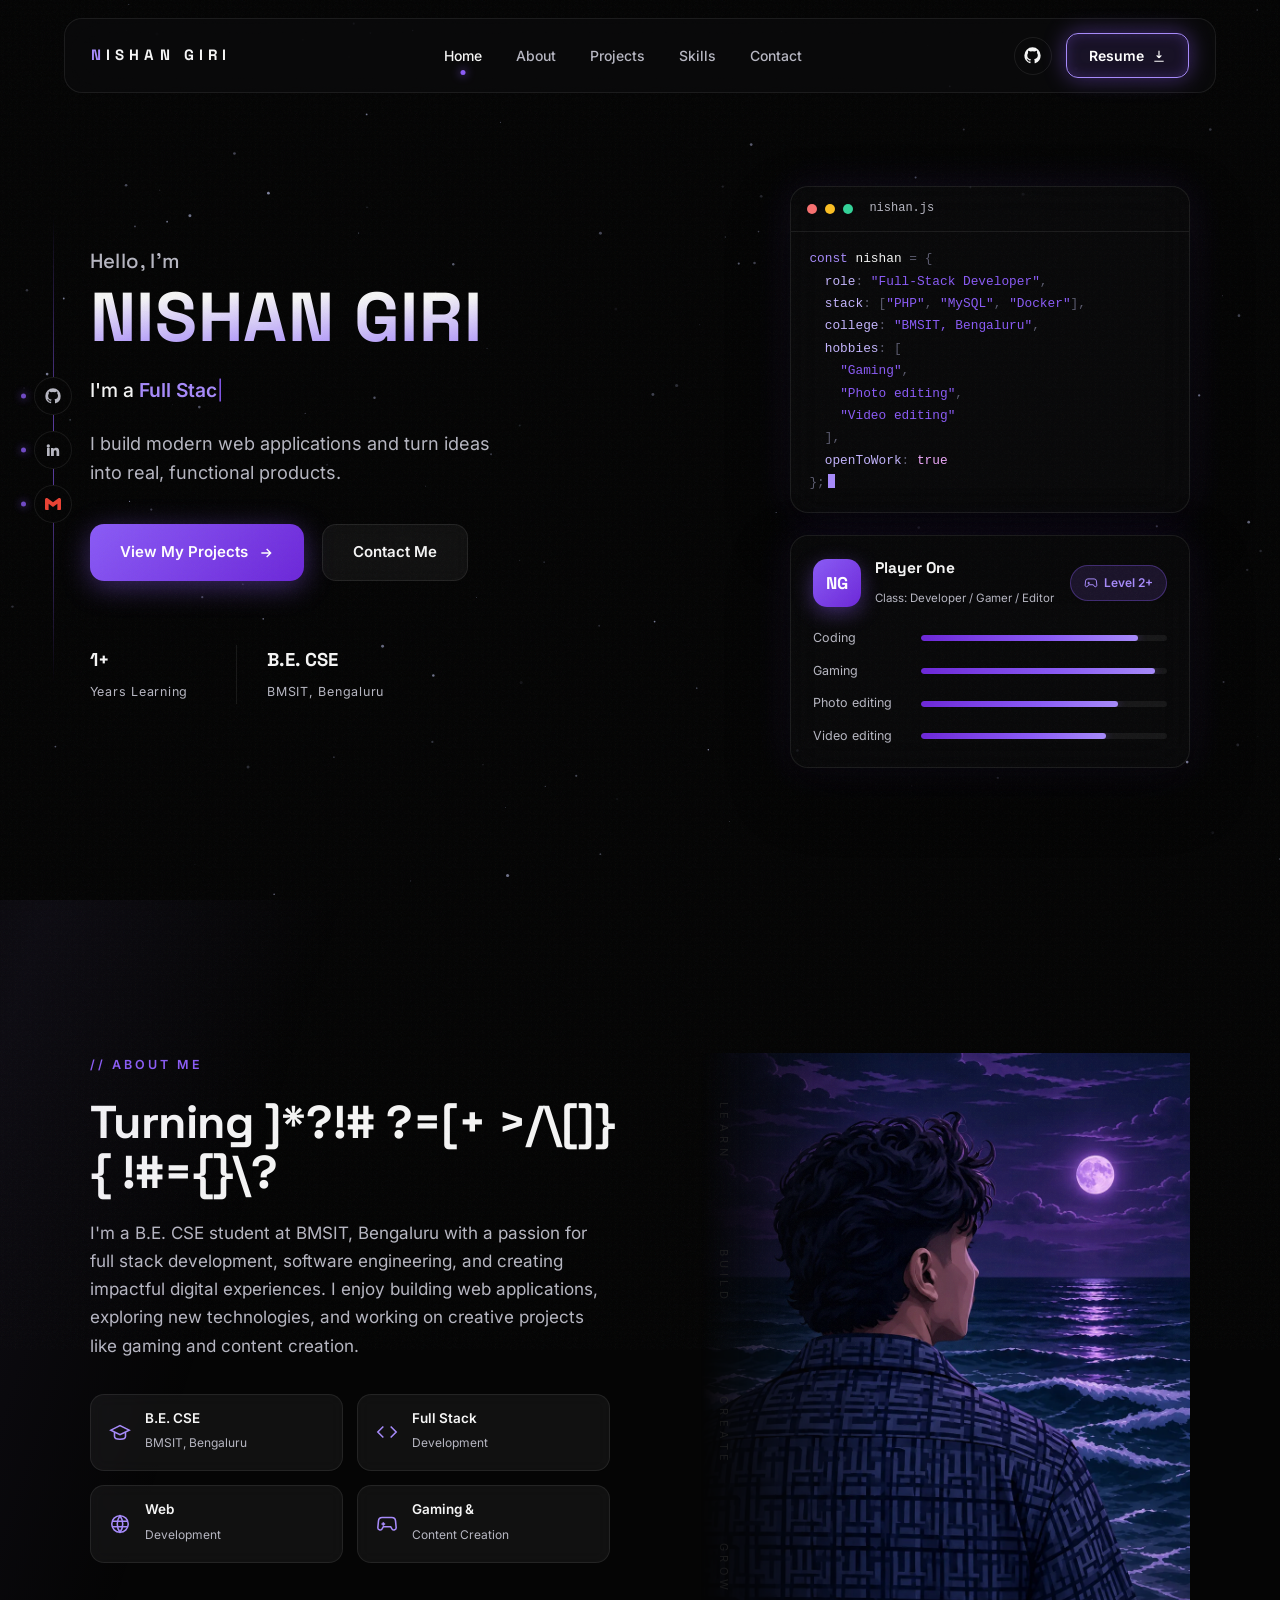
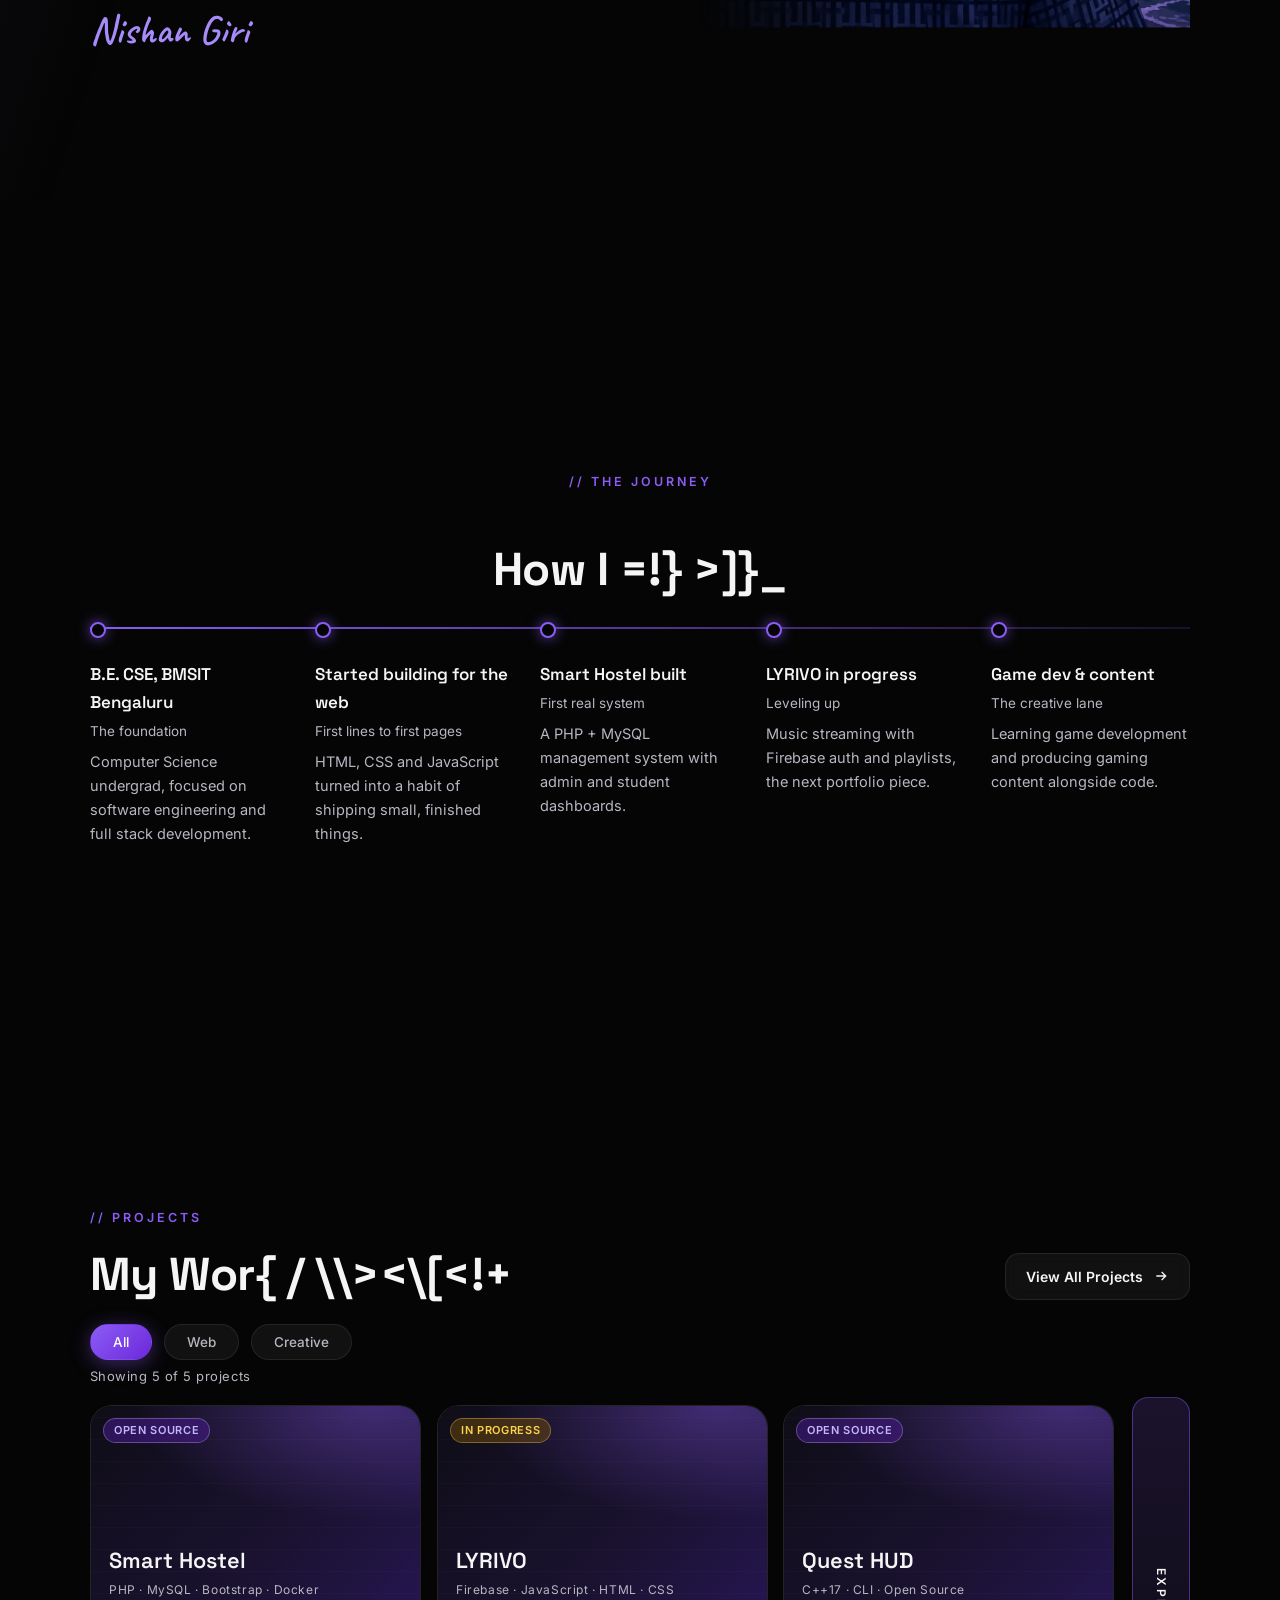
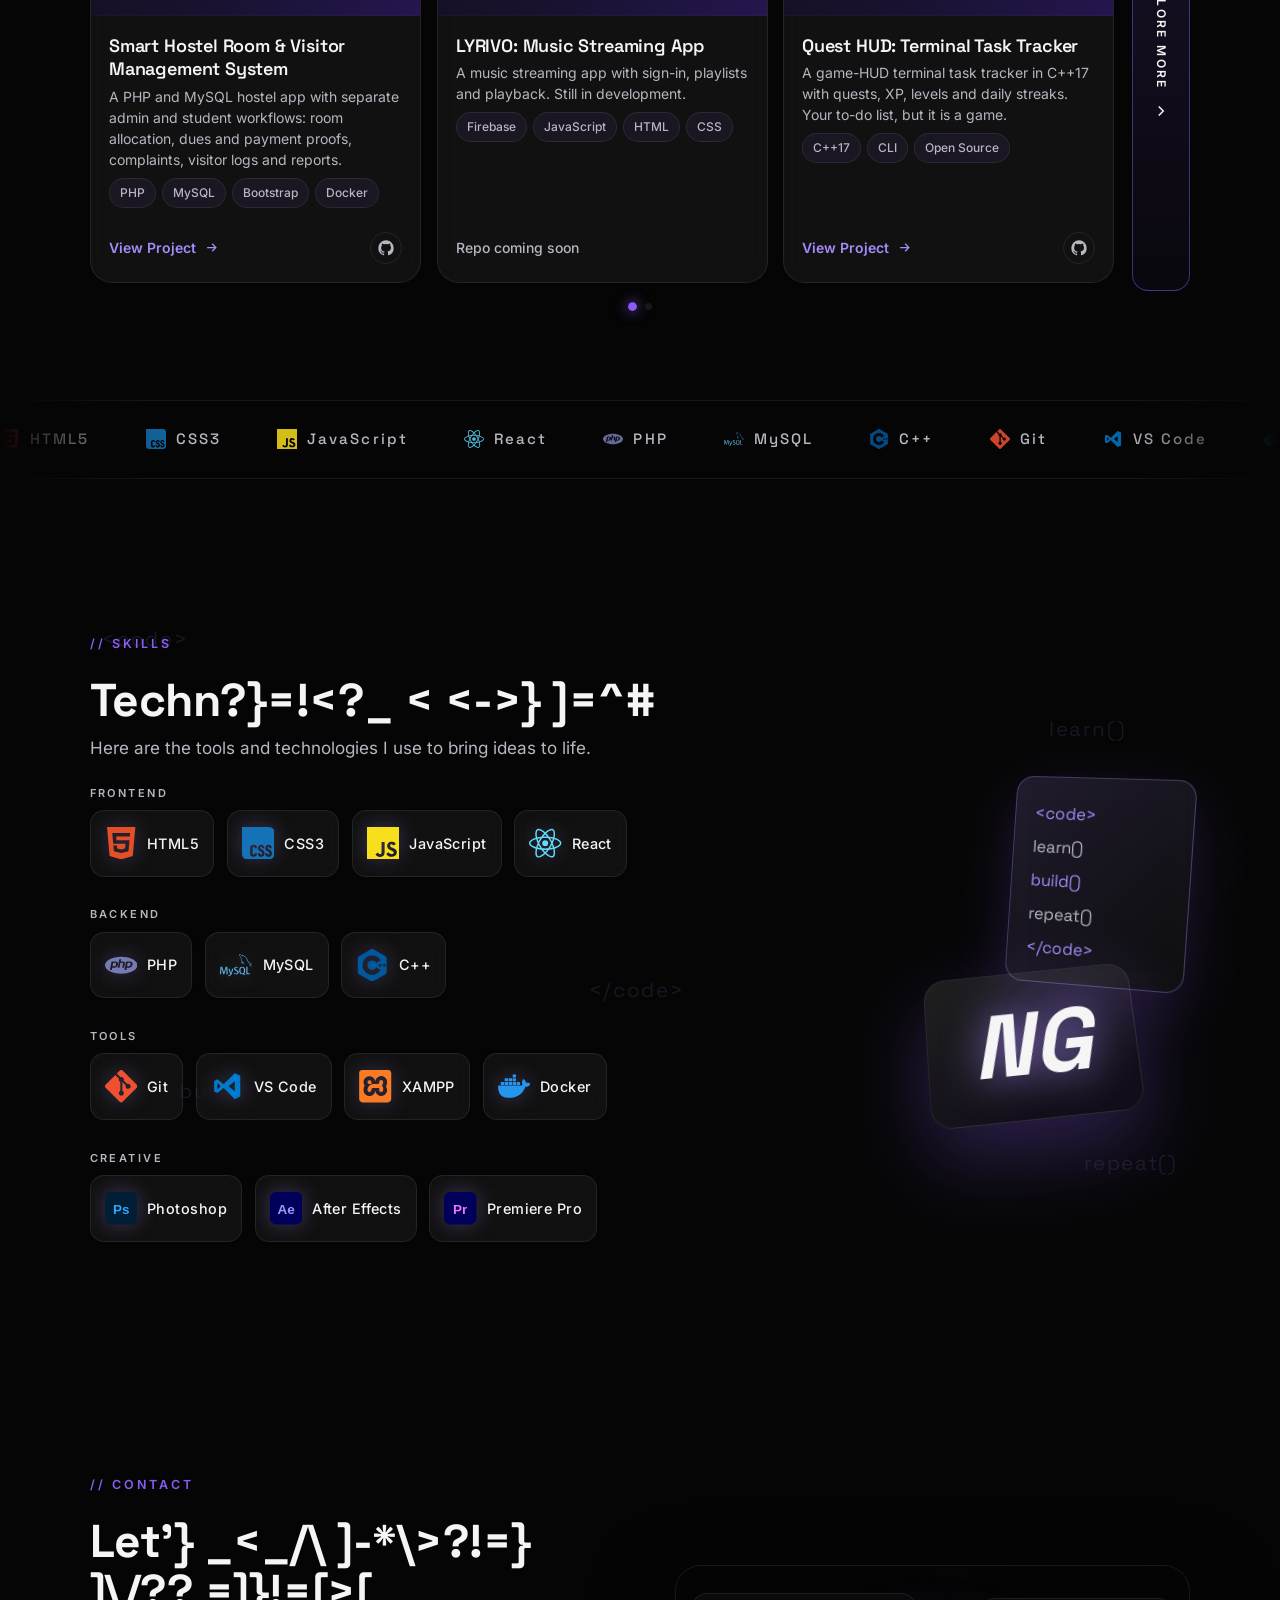
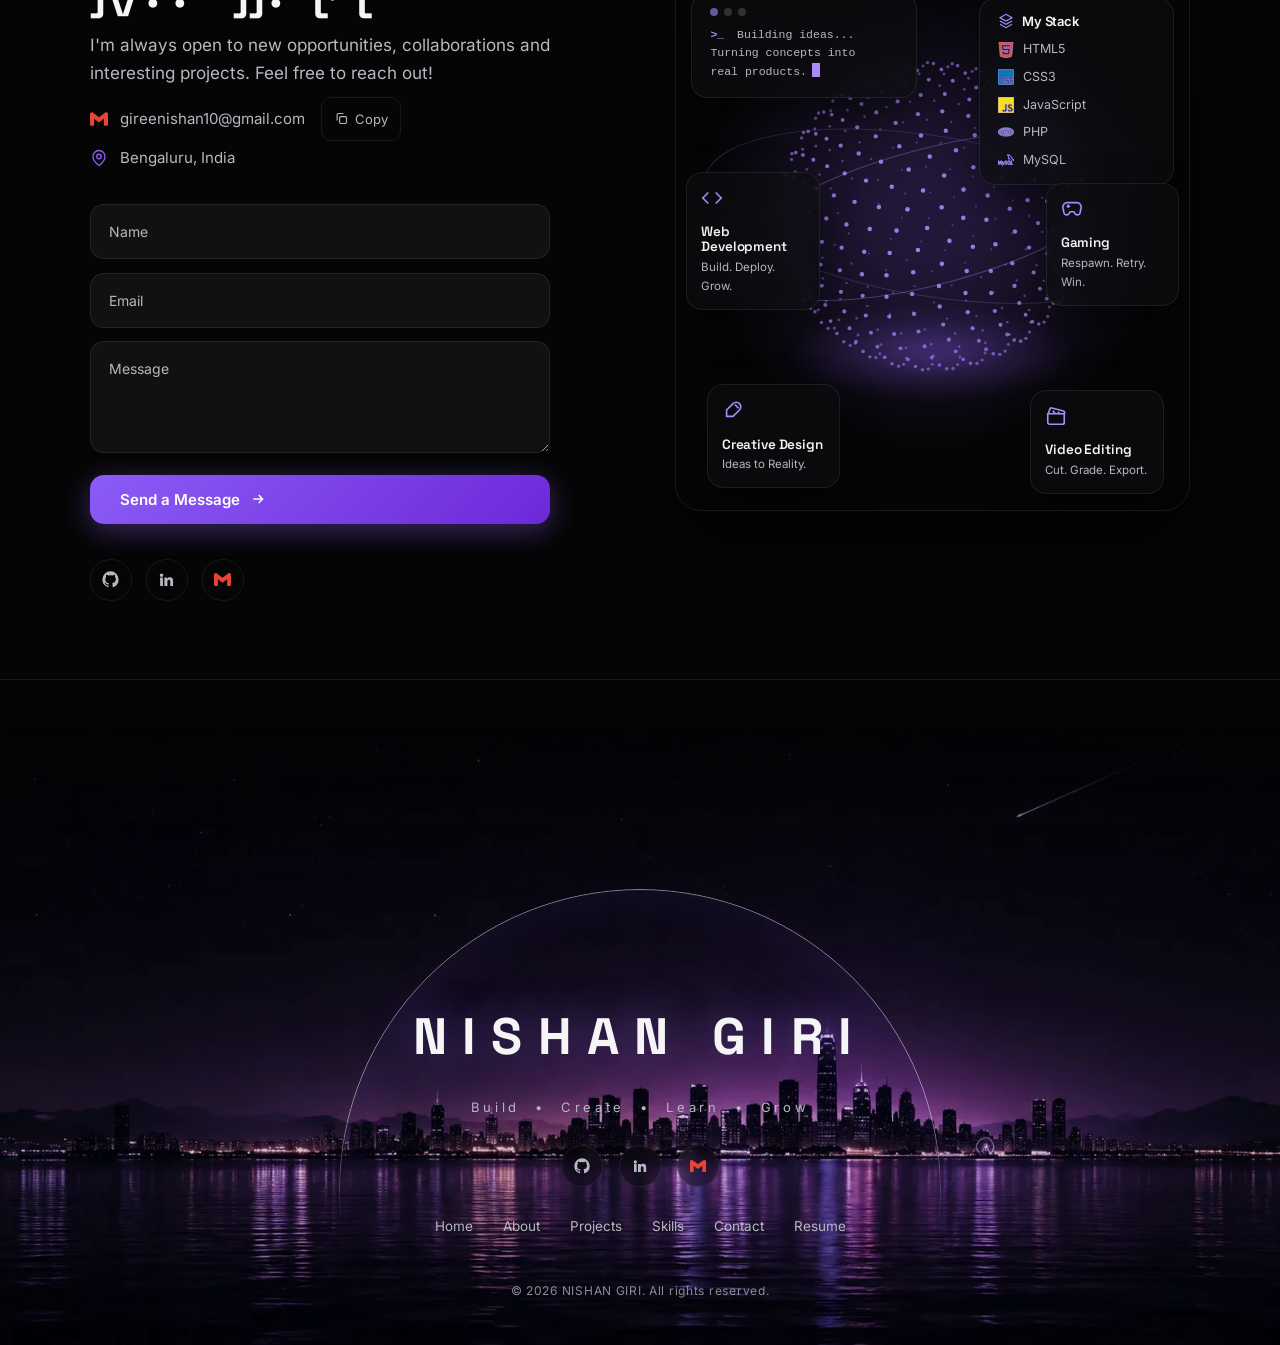
==== commit 5fee70ae: "Rename 15-index.html to index.html" ====
--- a/index.html
+++ b/index.html
@@ -2,40 +2,74 @@
 <html lang="en">
 <head>
 <meta charset="UTF-8">
-<meta name="viewport" content="width=device-width, initial-scale=1.0">
-<title>Nishan Giri — Full Stack Developer</title>
-<meta name="description" content="Portfolio of Nishan Giri, Full Stack Developer and B.E. CSE student at BMSIT, Bangalore.">
+<meta name="viewport" content="width=device-width, initial-scale=1.0, viewport-fit=cover">
+<title>Nishan Giri | B.E. CSE student building full-stack web apps</title>
+<meta name="description" content="Portfolio of Nishan Giri, a B.E. CSE student building full-stack web apps at BMSIT, Bengaluru. Open to internships.">
 <meta name="theme-color" content="#050505">
-<!-- Planned GitHub Pages URL. Update if the canonical host changes. -->
 <link rel="canonical" href="https://nishan9-99.github.io/">
-<meta property="og:title" content="Nishan Giri — Full Stack Developer">
-<meta property="og:description" content="Web apps, gaming and content creation by Nishan Giri, B.E. CSE @ BMSIT Bangalore.">
+<meta property="og:title" content="Nishan Giri | B.E. CSE student building full-stack web apps">
+<meta property="og:description" content="Web apps, games and creative work by Nishan Giri, B.E. CSE at BMSIT, Bengaluru. Open to internships.">
 <meta property="og:type" content="website">
-<!-- Absolute image URL for previews after deployment. -->
-<meta property="og:image" content="https://nishan9-99.github.io/assets/about-portrait.jpg">
+<meta property="og:url" content="https://nishan9-99.github.io/">
+<meta property="og:image" content="https://nishan9-99.github.io/assets/og-card.jpg">
+<meta property="og:image:width" content="1200">
+<meta property="og:image:height" content="630">
 <meta name="twitter:card" content="summary_large_image">
-<meta name="twitter:title" content="Nishan Giri — Full Stack Developer">
-<meta name="twitter:description" content="Web apps, gaming and content creation by Nishan Giri, B.E. CSE @ BMSIT Bangalore.">
-<meta name="twitter:image" content="https://nishan9-99.github.io/assets/about-portrait.jpg">
-<link rel="icon" href="data:image/svg+xml,%3Csvg xmlns='http://www.w3.org/2000/svg' viewBox='0 0 64 64'%3E%3Crect width='64' height='64' rx='14' fill='%23050505'/%3E%3Ctext x='32' y='43' font-size='30' font-weight='700' text-anchor='middle' fill='%23A78BFA' font-family='Arial'%3ENG%3C/text%3E%3C/svg%3E">
-<link rel="preconnect" href="https://fonts.googleapis.com">
-<link rel="preconnect" href="https://fonts.gstatic.com" crossorigin>
-<link href="https://fonts.googleapis.com/css2?family=Space+Grotesk:wght@400;500;600;700&family=Inter:wght@400;500;600&family=Caveat:wght@600&display=swap" rel="stylesheet">
-<link rel="stylesheet" href="style.css?v=13f">
+<meta name="twitter:title" content="Nishan Giri | B.E. CSE student building full-stack web apps">
+<meta name="twitter:description" content="Web apps, games and creative work by Nishan Giri, B.E. CSE at BMSIT, Bengaluru. Open to internships.">
+<meta name="twitter:image" content="https://nishan9-99.github.io/assets/og-card.jpg">
+<link rel="icon" href="assets/favicon.svg" type="image/svg+xml">
+<link rel="icon" href="assets/favicon-32.png" type="image/png" sizes="32x32">
+<link rel="apple-touch-icon" href="assets/apple-touch-icon.png">
+<link rel="preload" href="assets/fonts/space-grotesk-latin-700-normal.woff2" as="font" type="font/woff2" crossorigin>
+<link rel="preload" href="assets/fonts/inter-latin-400-normal.woff2" as="font" type="font/woff2" crossorigin>
+<!-- Opening transition: decided before first paint so there is no flash and no layout jump. -->
+<script>
+(function(){var d=document.documentElement,skip=false;
+try{if(matchMedia('(prefers-reduced-motion: reduce)').matches)skip=true}catch(e){}
+if(!skip){d.classList.add('intro-on');
+setTimeout(function(){d.classList.remove('intro-on')},5600)}})();
+</script>
+<style>
+.intro{display:none}
+html.intro-on{overflow:hidden}
+html.intro-on body{overflow:hidden}
+html.intro-on .intro{display:flex;position:fixed;inset:0;z-index:1000;background:#050505;align-items:center;justify-content:center}
+@media (prefers-reduced-motion:reduce){html .intro{display:none!important}}
+</style>
+<noscript><style>html .intro{display:none!important}html.intro-on,html.intro-on body{overflow:auto}.reveal{opacity:1!important;transform:none!important}</style></noscript>
+<link rel="stylesheet" href="style.css?v=15b">
 <script type="application/ld+json">
-{"@context":"https://schema.org","@type":"Person","name":"Nishan Giri","jobTitle":"Full Stack Developer",
- "affiliation":{"@type":"CollegeOrUniversity","name":"BMSIT, Bangalore"},
- "address":{"@type":"PostalAddress","addressLocality":"Bangalore","addressCountry":"IN"},
- "url":"https://github.com/nishan9-99",
- "sameAs":["https://github.com/nishan9-99","https://www.linkedin.com/in/nishan-giree-264700339"]}
+{"@context":"https://schema.org","@type":"Person","name":"Nishan Giri","jobTitle":"Full-Stack Developer",
+ "affiliation":{"@type":"CollegeOrUniversity","name":"BMS Institute of Technology and Management, Bengaluru"},
+ "address":{"@type":"PostalAddress","addressLocality":"Bengaluru","addressCountry":"IN"},
+ "url":"https://nishan9-99.github.io/",
+ "sameAs":["https://github.com/nishan9-99","https://www.linkedin.com/in/nishan-giree/"]}
 </script>
 </head>
 <body>
 <a class="skip" href="#home">Skip to content</a>
 
-<!-- preloader -->
-<div class="preloader" id="preloader" aria-hidden="true">
-  <div class="pre-inner"><span class="pre-ng">NG</span><span class="pre-line"><i></i></span></div>
+<!-- opening transition (see script.js: intro). Plays on every load. data-phase: hi -> load -> crash, then lift -->
+<div class="intro" id="intro" aria-hidden="true" data-phase="hi">
+  <div class="boot-scan"></div>
+  <div class="boot-sweep"></div>
+  <span class="boot-corner tl"></span><span class="boot-corner tr"></span><span class="boot-corner bl"></span><span class="boot-corner br"></span>
+  <p class="boot-hud boot-hud-t">SYS://NISHAN_GIRI &middot; BOOT <span id="bootClock">00.00</span></p>
+  <p class="boot-hud boot-hud-b">v8 &middot; PORTFOLIO &middot; <span class="boot-blink">&#9679;</span> LIVE</p>
+  <div class="intro-stage">
+    <p class="boot-hi" id="bootHi"><span class="boot-glitch" data-text="Hi.">Hi.</span><span class="boot-caret"></span></p>
+    <div class="boot-load" id="bootLoad">
+      <p class="boot-load-label">LOADING<span class="boot-dots"><span>.</span><span>.</span><span>.</span></span></p>
+      <div class="boot-bar"><span class="boot-bar-fill" id="bootBarFill"></span></div>
+      <p class="boot-pct" id="bootPct">0%</p>
+    </div>
+    <div class="boot-crash" id="bootCrash">
+      <p class="boot-404"><span class="boot-glitch" data-text="404">404</span></p>
+      <p class="boot-err">ERROR !!</p>
+      <p class="boot-joke">// kidding. loading Nishan Giri Portfolio<span class="boot-caret sm"></span></p>
+    </div>
+  </div>
 </div>
 <div class="scrollbar-progress" id="scrollbarProgress" aria-hidden="true"></div>
 
@@ -76,9 +110,14 @@
 </nav>
 
 <button id="floatMenu" class="float-menu" aria-label="Open menu" aria-expanded="false"><span></span><span></span><span></span></button>
-<div class="mobile-menu" id="mobileMenu">
-  <a href="#home">Home</a><a href="#about">About</a><a href="#projects">Projects</a>
-  <a href="#skills">Skills</a><a href="#contact">Contact</a>
+<div class="mobile-menu" id="mobileMenu" role="dialog" aria-modal="true" aria-label="Site menu" aria-hidden="true" inert>
+  <nav class="mm-links" aria-label="Mobile">
+    <a href="#home">Home</a><a href="#about">About</a><a href="#projects">Projects</a>
+    <a href="#skills">Skills</a><a href="#contact">Contact</a>
+    <a href="assets/resume.pdf" download="Nishan-Giri-Resume.pdf" class="mm-resume">Resume
+      <svg viewBox="0 0 24 24" fill="none" stroke="currentColor" stroke-width="2"><path d="M12 3v12m0 0 4-4m-4 4-4-4M4 21h16"/></svg></a>
+  </nav>
+  <div class="mm-social" id="menuSocial"></div>
 </div>
 
 <main id="main">
@@ -89,7 +128,6 @@
 
   <div class="hero-inner">
     <div class="hero-copy">
-      <p class="badge reveal"><span class="pulse"></span>Available for work</p>
       <h1 class="hero-title" aria-label="Hello, I'm Nishan Giri"><span class="hello" aria-hidden="true">Hello, I'm</span><span class="name-letters" id="heroName" aria-hidden="true">NISHAN GIRI</span></h1>
       <p class="role-line reveal">I'm a <span class="typed" id="typedRole"></span><span class="caret" aria-hidden="true">|</span></p>
       <p class="hero-sub reveal">I build modern web applications and turn ideas into real, functional products.</p>
@@ -110,7 +148,7 @@
         <pre class="code-body"><code><span class="tk">const</span> <span class="tv">nishan</span> <span class="tp">=</span> <span class="tp">{</span>
   <span class="tk2">role</span><span class="tp">:</span> <span class="ts">"Full-Stack Developer"</span><span class="tp">,</span>
   <span class="tk2">stack</span><span class="tp">:</span> <span class="tp">[</span><span class="ts">"PHP"</span><span class="tp">,</span> <span class="ts">"MySQL"</span><span class="tp">,</span> <span class="ts">"Docker"</span><span class="tp">],</span>
-  <span class="tk2">college</span><span class="tp">:</span> <span class="ts">"BMSIT, Bangalore"</span><span class="tp">,</span>
+  <span class="tk2">college</span><span class="tp">:</span> <span class="ts">"BMSIT, Bengaluru"</span><span class="tp">,</span>
   <span class="tk2">hobbies</span><span class="tp">:</span> <span class="tp">[</span>
     <span class="ts">"Gaming"</span><span class="tp">,</span>
     <span class="ts">"Photo editing"</span><span class="tp">,</span>
@@ -127,10 +165,7 @@
             <b>Player One</b>
             <span>Class: Developer / Gamer / Editor</span>
           </div>
-          <div class="pc-level">
-            <svg viewBox="0 0 24 24" fill="none" stroke="currentColor" stroke-width="1.7"><path d="M6 12h4m-2-2v4m7-3h.01M18 13h.01M17.3 5H6.7a4 4 0 0 0-4 3.6L2 16a2.5 2.5 0 0 0 4.4 1.6L8 15h8l1.6 2.6A2.5 2.5 0 0 0 22 16l-.7-7.4a4 4 0 0 0-4-3.6z"/></svg>
-            Level 2+
-          </div>
+          <div class="pc-level"><svg viewBox="0 0 24 24" fill="none" stroke="currentColor" stroke-width="1.7"><path d="M6 12h4m-2-2v4m7-3h.01M18 13h.01M17.3 5H6.7a4 4 0 0 0-4 3.6L2 16a2.5 2.5 0 0 0 4.4 1.6L8 15h8l1.6 2.6A2.5 2.5 0 0 0 22 16l-.7-7.4a4 4 0 0 0-4-3.6z"/></svg>Level 2+</div>
         </div>
         <div class="pc-stats">
           <div class="pc-row"><span class="pc-label">Coding</span><span class="pc-bar"><i style="--v:88%"></i></span></div>
@@ -150,9 +185,9 @@
     <div class="about-copy">
       <p class="kicker reveal">// ABOUT ME</p>
       <h2 class="reveal" data-scramble-once>Turning Ideas Into Digital Reality</h2>
-      <p class="reveal">I'm a B.E. CSE student at BMSIT, Bangalore with a passion for full stack development, software engineering, and creating impactful digital experiences. I enjoy building web applications, exploring new technologies, and working on creative projects like gaming and content creation.</p>
+      <p class="reveal">I'm a B.E. CSE student at BMSIT, Bengaluru with a passion for full stack development, software engineering, and creating impactful digital experiences. I enjoy building web applications, exploring new technologies, and working on creative projects like gaming and content creation.</p>
       <div class="chips reveal">
-        <div class="chip"><svg viewBox="0 0 24 24" fill="none" stroke="currentColor" stroke-width="1.7"><path d="M22 10 12 5 2 10l10 5 10-5zM6 12v5c0 1.7 2.7 3 6 3s6-1.3 6-3v-5"/></svg><div><b>B.E. CSE</b><span>BMSIT, Bangalore</span></div></div>
+        <div class="chip"><svg viewBox="0 0 24 24" fill="none" stroke="currentColor" stroke-width="1.7"><path d="M22 10 12 5 2 10l10 5 10-5zM6 12v5c0 1.7 2.7 3 6 3s6-1.3 6-3v-5"/></svg><div><b>B.E. CSE</b><span>BMSIT, Bengaluru</span></div></div>
         <div class="chip"><svg viewBox="0 0 24 24" fill="none" stroke="currentColor" stroke-width="1.7"><path d="m8 6-6 6 6 6M16 6l6 6-6 6"/></svg><div><b>Full Stack</b><span>Development</span></div></div>
         <div class="chip"><svg viewBox="0 0 24 24" fill="none" stroke="currentColor" stroke-width="1.7"><circle cx="12" cy="12" r="9"/><path d="M3.6 9h16.8M3.6 15h16.8M12 3a15 15 0 0 1 0 18 15 15 0 0 1 0-18z"/></svg><div><b>Web</b><span>Development</span></div></div>
         <div class="chip"><svg viewBox="0 0 24 24" fill="none" stroke="currentColor" stroke-width="1.7"><path d="M6 12h4m-2-2v4m7-3h.01M18 13h.01M17.3 5H6.7a4 4 0 0 0-4 3.6L2 16a2.5 2.5 0 0 0 4.4 1.6L8 15h8l1.6 2.6A2.5 2.5 0 0 0 22 16l-.7-7.4a4 4 0 0 0-4-3.6z"/></svg><div><b>Gaming &amp;</b><span>Content Creation</span></div></div>
@@ -192,10 +227,11 @@
     <button class="filter" data-filter="web" role="tab" aria-selected="false">Web</button>
     <button class="filter" data-filter="creative" role="tab" aria-selected="false">Creative</button>
   </div>
+  <p class="proj-count" id="projCount" role="status" aria-live="polite"></p>
   <div class="proj-row">
     <button class="proj-nav prev" aria-label="Previous project"><svg viewBox="0 0 24 24" fill="none" stroke="currentColor" stroke-width="2"><path d="m15 18-6-6 6-6"/></svg></button>
     <div class="proj-track" id="projTrack"></div>
-    <button class="proj-nav next" aria-label="Next project"><svg viewBox="0 0 24 24" fill="none" stroke="currentColor" stroke-width="2"><path d="m9 18 6-6-6-6"/></svg></button>
+    <button class="proj-nav next" aria-label="Explore more projects"><span class="nav-lab">Explore more</span><svg viewBox="0 0 24 24" fill="none" stroke="currentColor" stroke-width="2"><path d="m9 18 6-6-6-6"/></svg></button>
   </div>
   <div class="proj-dots" id="projDots" aria-hidden="true"></div>
 </section>
@@ -206,7 +242,7 @@
 <!-- ============ SKILLS ============ -->
 <section class="skills" id="skills">
   <div class="code-float" aria-hidden="true">
-    <span>&lt;code&gt;</span><span>learn()</span><span>build()</span><span>repeat()</span><span>&lt;/code&gt;</span>
+    <span data-t="&lt;code&gt;"></span><span data-t="learn()"></span><span data-t="build()"></span><span data-t="repeat()"></span><span data-t="&lt;/code&gt;"></span>
   </div>
   <div class="skills-layout">
     <div class="skills-main">
@@ -218,7 +254,7 @@
       <div id="skillGroups"></div>
     </div>
     <div class="skill-art reveal" aria-hidden="true">
-      <div class="glass-code"><span>&lt;code&gt;</span><span>learn()</span><span>build()</span><span>repeat()</span><span>&lt;/code&gt;</span></div>
+      <div class="glass-code"><span data-t="&lt;code&gt;"></span><span data-t="learn()"></span><span data-t="build()"></span><span data-t="repeat()"></span><span data-t="&lt;/code&gt;"></span></div>
       <div class="glass-logo">NG</div>
     </div>
   </div>
@@ -252,30 +288,24 @@
           <p class="g-term-line"><span class="g-prompt">&gt;_</span> Building ideas...<br>Turning concepts into<br>real products.<span class="g-caret"></span></p>
         </div>
         <div class="g-card g-stack">
-          <h4><svg viewBox="0 0 24 24" fill="none" stroke="currentColor" stroke-width="1.8"><path d="m12 2 9 5-9 5-9-5z"/><path d="m3 12 9 5 9-5"/><path d="m3 17 9 5 9-5"/></svg> My Stack</h4>
-          <ul>
-            <li><img src="https://cdn.simpleicons.org/html5/E34F26" alt="" loading="lazy" onerror="this.remove()">HTML</li>
-            <li><img src="https://cdn.simpleicons.org/css/1572B6" alt="" loading="lazy" onerror="this.remove()">CSS</li>
-            <li><img src="https://cdn.simpleicons.org/javascript/F7DF1E" alt="" loading="lazy" onerror="this.remove()">JavaScript</li>
-            <li><svg viewBox="0 0 24 24"><rect width="24" height="24" rx="4.5" fill="#00005B"/><text x="12" y="16.3" text-anchor="middle" font-family="Arial,Helvetica,sans-serif" font-weight="700" font-size="10" fill="#9999FF">Ae</text></svg>After Effects</li>
-            <li><svg viewBox="0 0 24 24"><rect width="24" height="24" rx="4.5" fill="#00005B"/><text x="12" y="16.3" text-anchor="middle" font-family="Arial,Helvetica,sans-serif" font-weight="700" font-size="10" fill="#EA77FF">Pr</text></svg>Premiere Pro</li>
-          </ul>
+          <h3 class="stack-h"><svg viewBox="0 0 24 24" fill="none" stroke="currentColor" stroke-width="1.8"><path d="m12 2 9 5-9 5-9-5z"/><path d="m3 12 9 5 9-5"/><path d="m3 17 9 5 9-5"/></svg> My Stack</h3>
+          <ul id="gStack"></ul>
         </div>
         <div class="g-card g-mini g-c1">
           <svg viewBox="0 0 24 24" fill="none" stroke="currentColor" stroke-width="1.8"><path d="m8 6-6 6 6 6M16 6l6 6-6 6"/></svg>
-          <h5>Web Development</h5><p>Build. Deploy. Grow.</p>
+          <h3 class="g-h">Web Development</h3><p>Build. Deploy. Grow.</p>
         </div>
         <div class="g-card g-mini g-c2">
           <svg viewBox="0 0 24 24" fill="none" stroke="currentColor" stroke-width="1.8"><path d="M6 9h4M8 7v4M15 8h.01M18 10h.01M17.3 5H6.7a4.7 4.7 0 0 0-4.6 5.6l1.1 5.6a3 3 0 0 0 5 1.4L10 15h4l1.8 2.6a3 3 0 0 0 5-1.4l1.1-5.6A4.7 4.7 0 0 0 17.3 5z"/></svg>
-          <h5>Gaming</h5><p>Respawn. Retry. Win.</p>
+          <h3 class="g-h">Gaming</h3><p>Respawn. Retry. Win.</p>
         </div>
         <div class="g-card g-mini g-c3">
           <svg viewBox="0 0 24 24" fill="none" stroke="currentColor" stroke-width="1.8"><path d="M12 19l7-7a4.95 4.95 0 1 0-7-7l-7 7v7z"/><path d="m14 6 4 4"/></svg>
-          <h5>Creative Design</h5><p>Ideas to Reality.</p>
+          <h3 class="g-h">Creative Design</h3><p>Ideas to Reality.</p>
         </div>
         <div class="g-card g-mini g-c4">
           <svg viewBox="0 0 24 24" fill="none" stroke="currentColor" stroke-width="1.8"><path d="M3 9.5h18V19a2 2 0 0 1-2 2H5a2 2 0 0 1-2-2z"/><path d="m3.6 9.5 1.6-4.9a2 2 0 0 1 2.5-1.3l12.3 3.3a2 2 0 0 1 1.3 2.5l-.4 1.4"/><path d="m8.5 6.3 2.3 2.6M14 7.5l2.3 2.6"/></svg>
-          <h5>Video Editing</h5><p>Cut. Grade. Export.</p>
+          <h3 class="g-h">Video Editing</h3><p>Cut. Grade. Export.</p>
         </div>
       </div>
     </div>
@@ -300,32 +330,40 @@
   </div>
 </footer>
 
+<button type="button" class="to-top" id="toTop" aria-label="Back to top"><svg viewBox="0 0 24 24" fill="none" stroke="currentColor" stroke-width="2"><path d="m6 14 6-6 6 6"/></svg></button>
+<div class="toast" id="toast" role="status" aria-live="polite"></div>
+
 <!-- modal -->
-<div class="modal" id="projModal" role="dialog" aria-modal="true" aria-hidden="true" aria-labelledby="mTitle">
+<div class="modal" id="projModal" role="dialog" aria-modal="true" aria-hidden="true" inert aria-labelledby="mTitle">
   <div class="modal-card">
     <button class="modal-x" id="modalX" aria-label="Close project details"><svg viewBox="0 0 24 24" fill="none" stroke="currentColor" stroke-width="2"><path d="M18 6 6 18M6 6l12 12"/></svg></button>
-    <div class="modal-media"><img id="mImg" src="" alt=""></div>
+    <div class="gallery" id="gallery">
+      <div class="g-main" id="gMain" tabindex="0" aria-label="Project images"></div>
+      <button type="button" class="g-arrow g-prev" id="gPrev" aria-label="Previous image"><svg viewBox="0 0 24 24" fill="none" stroke="currentColor" stroke-width="2"><path d="m15 18-6-6 6-6"/></svg></button>
+      <button type="button" class="g-arrow g-next" id="gNext" aria-label="Next image"><svg viewBox="0 0 24 24" fill="none" stroke="currentColor" stroke-width="2"><path d="m9 18 6-6-6-6"/></svg></button>
+      <div class="g-thumbs" id="gThumbs"></div>
+    </div>
     <div class="modal-body">
-      <h3 id="mTitle"></h3>
+      <div class="m-head"><h3 id="mTitle"></h3><span class="status-chip" id="mStatus"></span></div>
       <p id="mDesc"></p>
       <div class="m-block"><b>Problem</b><p id="mProblem"></p></div>
       <div class="m-block"><b>My Role</b><p id="mRole"></p></div>
       <div class="m-block"><b>Result</b><p id="mResult"></p></div>
+      <div class="m-block" id="mLearnedBox"><b>What I learned</b><p id="mLearned"></p></div>
       <div class="m-block"><b>Tech Stack</b><div class="tags" id="mTags"></div></div>
-      <a id="mLink" class="btn primary sm magnetic" target="_blank" rel="noopener" style="display:none">Open Project
-        <svg viewBox="0 0 24 24" fill="none" stroke="currentColor" stroke-width="2"><path d="M7 17L17 7M9 7h8v8"/></svg></a>
+      <div class="m-actions" id="mActions"></div>
     </div>
   </div>
 </div>
 
 <!-- command palette -->
-<div class="palette" id="palette" role="dialog" aria-modal="true" aria-hidden="true" aria-label="Quick navigation">
+<div class="palette" id="palette" role="dialog" aria-modal="true" aria-hidden="true" inert aria-label="Quick navigation">
   <div class="palette-card">
     <input type="text" id="paletteInput" placeholder="Jump to a section..." aria-label="Jump to a section">
     <div class="palette-list" id="paletteList"></div>
   </div>
 </div>
 
-<script src="script.js?v=13f"></script>
+<script src="script.js?v=15b" defer></script>
 </body>
 </html>
--- a/style.css
+++ b/style.css
@@ -0,0 +1,1046 @@
+/* self-hosted fonts (no render-blocking third-party CSS) */
+@font-face{font-family:'Space Grotesk';font-weight:400;font-style:normal;font-display:swap;src:url(assets/fonts/space-grotesk-latin-400-normal.woff2) format('woff2')}
+@font-face{font-family:'Space Grotesk';font-weight:500;font-style:normal;font-display:swap;src:url(assets/fonts/space-grotesk-latin-500-normal.woff2) format('woff2')}
+@font-face{font-family:'Space Grotesk';font-weight:600;font-style:normal;font-display:swap;src:url(assets/fonts/space-grotesk-latin-600-normal.woff2) format('woff2')}
+@font-face{font-family:'Space Grotesk';font-weight:700;font-style:normal;font-display:swap;src:url(assets/fonts/space-grotesk-latin-700-normal.woff2) format('woff2')}
+@font-face{font-family:'Inter';font-weight:400;font-style:normal;font-display:swap;src:url(assets/fonts/inter-latin-400-normal.woff2) format('woff2')}
+@font-face{font-family:'Inter';font-weight:500;font-style:normal;font-display:swap;src:url(assets/fonts/inter-latin-500-normal.woff2) format('woff2')}
+@font-face{font-family:'Inter';font-weight:600;font-style:normal;font-display:swap;src:url(assets/fonts/inter-latin-600-normal.woff2) format('woff2')}
+@font-face{font-family:'Caveat';font-weight:600;font-style:normal;font-display:swap;src:url(assets/fonts/caveat-latin-600-normal.woff2) format('woff2')}
+/* ============ NISHAN GIRI — FRAGGER-style cinematic portfolio ============ */
+:root{
+  --stars:#cdd3ff;
+  --bg:#050505; --surface:#0D0D10; --card:rgba(255,255,255,.05);
+  --text:#F5F5F5; --text2:#B7B7C2; --accent:#8B5CF6; --glow:#A78BFA;
+  --border:rgba(255,255,255,.08);
+  --fh:'Space Grotesk',sans-serif; --fb:'Inter',sans-serif;
+  --ease:cubic-bezier(.22,1,.36,1);
+}
+*{margin:0;padding:0;box-sizing:border-box}
+html{scroll-behavior:smooth}
+body{background:var(--bg);color:var(--text);font-family:var(--fb);font-size:17px;line-height:1.65;
+  overflow-x:hidden;transition:background .5s,color .5s}
+::selection{background:var(--accent);color:#fff}
+h1,h2,h3{font-family:var(--fh);line-height:1.08;letter-spacing:-.01em}
+h2{font-size:clamp(30px,3.6vw,50px);font-weight:700}
+img{max-width:100%;display:block}
+a{color:inherit;text-decoration:none}
+button{font-family:inherit;color:inherit;background:none;border:none;cursor:pointer}
+section{position:relative;padding:clamp(70px,9vw,100px) 7% clamp(50px,6vw,70px);max-width:1440px;margin:0 auto}
+.kicker{font-size:12.5px;letter-spacing:.24em;color:var(--accent);font-weight:600;margin-bottom:22px}
+.sec-sub{color:var(--text2);margin-top:14px;max-width:520px}
+
+/* canvas + grain */
+#stars{position:fixed;inset:0;z-index:0;pointer-events:none}
+.grain{position:fixed;inset:-50%;z-index:1;pointer-events:none;opacity:.05;
+  background-image:url("data:image/svg+xml,%3Csvg xmlns='http://www.w3.org/2000/svg' width='120' height='120'%3E%3Cfilter id='n'%3E%3CfeTurbulence baseFrequency='.85' numOctaves='2'/%3E%3C/filter%3E%3Crect width='120' height='120' filter='url(%23n)'/%3E%3C/svg%3E");
+  animation:grain 8s steps(10) infinite}
+@keyframes grain{0%,100%{transform:translate(0,0)}20%{transform:translate(-3%,2%)}40%{transform:translate(2%,-3%)}60%{transform:translate(-2%,-2%)}80%{transform:translate(3%,3%)}}
+main,section,footer,header{isolation:isolate}
+section,footer{z-index:2}
+
+/* custom cursor */
+#cursor{position:fixed;width:14px;height:14px;border-radius:50%;background:var(--glow);z-index:999;
+  pointer-events:none;mix-blend-mode:screen;transform:translate(-50%,-50%);transition:width .25s,height .25s,opacity .3s;opacity:0}
+#cursor.big{width:56px;height:56px;background:rgba(167,139,250,.22);border:1px solid var(--glow)}
+@media (hover:none){#cursor{display:none}}
+
+/* ============ NAV ============ */
+.nav{position:fixed;top:18px;left:50%;transform:translateX(-50%);width:min(90%,1200px);z-index:90;
+  display:flex;align-items:center;justify-content:space-between;padding:14px 26px;border-radius:18px;
+  background:rgba(13,13,16,.55);border:1px solid var(--border);backdrop-filter:blur(20px);-webkit-backdrop-filter:blur(20px);
+  transition:transform .5s var(--ease),background .4s,box-shadow .4s}
+.nav.hide{transform:translate(-50%,-140%)}
+.logo{font-family:var(--fh);font-weight:700;letter-spacing:.34em;font-size:15px}
+.logo::first-letter{color:var(--glow)}
+.links{display:flex;gap:34px}
+.links a{font-size:14px;font-weight:500;color:var(--text2);position:relative;padding:4px 0;transition:color .3s}
+.links a::after{content:'';position:absolute;left:50%;bottom:-4px;width:5px;height:5px;border-radius:50%;
+  background:var(--accent);box-shadow:0 0 10px var(--accent);transform:translateX(-50%) scale(0);transition:transform .3s var(--ease)}
+.links a:hover{color:var(--text)}
+.links a.active{color:var(--text)}
+.links a.active::after{transform:translateX(-50%) scale(1)}
+.nav-right{display:flex;align-items:center;gap:14px}
+.icon-btn{width:38px;height:38px;border-radius:50%;border:1px solid var(--border);display:flex;align-items:center;justify-content:center;transition:.3s}
+.icon-btn:hover{border-color:var(--accent);box-shadow:0 0 16px rgba(139,92,246,.35)}
+.icon-btn svg{width:17px;height:17px}
+.ic-moon{display:none}
+.resume-btn{display:flex;align-items:center;gap:8px;padding:10px 22px;border-radius:12px;font-size:14px;font-weight:600;
+  background:linear-gradient(135deg,var(--accent),#6d28d9);color:#fff;box-shadow:0 4px 24px rgba(139,92,246,.4);transition:.3s}
+.resume-btn:hover{box-shadow:0 6px 32px rgba(139,92,246,.65);transform:translateY(-2px)}
+.resume-btn svg{width:14px;height:14px}
+.burger{display:none;flex-direction:column;gap:5px;padding:6px}
+.burger span{width:22px;height:2px;background:var(--text);transition:.35s var(--ease)}
+.burger.open span:nth-child(1){transform:translateY(7px) rotate(45deg)}
+.burger.open span:nth-child(2){opacity:0}
+.burger.open span:nth-child(3){transform:translateY(-7px) rotate(-45deg)}
+.mobile-menu{position:fixed;inset:0;z-index:85;background:color-mix(in srgb,var(--bg) 92%,transparent);
+  backdrop-filter:blur(24px);display:flex;flex-direction:column;align-items:center;justify-content:center;gap:34px;
+  opacity:0;pointer-events:none;transition:opacity .45s var(--ease)}
+.mobile-menu.open{opacity:1;pointer-events:auto}
+.mobile-menu a{font-family:var(--fh);font-size:30px;font-weight:600;color:var(--text2);transition:.3s;transform:translateY(14px);opacity:0}
+.mobile-menu.open a{transform:none;opacity:1}
+.mobile-menu a:hover{color:var(--accent)}
+.mobile-menu.open a:nth-child(1){transition-delay:.06s}.mobile-menu.open a:nth-child(2){transition-delay:.12s}
+.mobile-menu.open a:nth-child(3){transition-delay:.18s}.mobile-menu.open a:nth-child(4){transition-delay:.24s}
+.mobile-menu.open a:nth-child(5){transition-delay:.3s}
+.mobile-menu a{transition:color .3s,transform .5s var(--ease),opacity .5s}
+
+/* ============ HERO ============ */
+.hero{min-height:100vh;min-height:100svh;display:flex;align-items:center;padding-top:150px}
+.hero-copy{max-width:780px}
+.hero-inner{display:grid;grid-template-columns:minmax(0,1fr) minmax(320px,400px);gap:56px;align-items:center;width:100%}
+.hello{display:block;font-size:clamp(18px,1.6vw,24px);font-weight:500;color:var(--text2);letter-spacing:.02em;margin-bottom:6px}
+.name-letters{font-size:clamp(34px,5.4vw,86px);font-weight:700;letter-spacing:.01em;white-space:nowrap}
+@keyframes sheen{to{background-position:200% 0}}
+.name-letters .ltr{display:inline-block;opacity:0;transform:translateY(60px) rotate(4deg);filter:blur(8px);
+  background:linear-gradient(165deg,var(--text) 25%,var(--glow) 95%);
+  -webkit-background-clip:text;background-clip:text;color:transparent;
+  animation:ltr .9s var(--ease) forwards;animation-play-state:paused}
+body.intro-done .name-letters .ltr{animation-play-state:running}
+@keyframes ltr{to{opacity:1;transform:none;filter:blur(0)}}
+.hero-sub{color:var(--text2);max-width:430px;margin-top:22px;font-size:18px}
+.hero-cta{display:flex;gap:18px;margin-top:36px;flex-wrap:wrap}
+.btn{display:inline-flex;align-items:center;gap:10px;padding:15px 30px;border-radius:14px;font-size:15px;font-weight:600;
+  transition:transform .3s var(--ease),box-shadow .3s,border-color .3s,background .3s;position:relative;overflow:hidden}
+.btn svg{width:16px;height:16px;transition:transform .3s var(--ease)}
+.btn:hover svg{transform:translateX(4px)}
+.btn.primary{background:linear-gradient(135deg,var(--accent),#6d28d9);color:#fff;box-shadow:0 6px 28px rgba(139,92,246,.4)}
+.btn.primary:hover{box-shadow:0 10px 40px rgba(139,92,246,.65)}
+.btn.ghost{border:1px solid var(--border);background:var(--card);backdrop-filter:blur(8px)}
+.btn.ghost:hover{border-color:var(--accent);box-shadow:0 0 24px rgba(139,92,246,.25)}
+.btn.sm{padding:11px 20px;font-size:14px}
+.hero-stats{display:grid;grid-template-columns:repeat(3,auto);gap:0 18px;margin-top:64px;justify-content:start}
+.stat{padding:0 30px;border-left:1px solid var(--border)}
+.stat:first-child{padding-left:0;border-left:none}
+.stat b{display:block;font-family:var(--fh);font-size:clamp(17px,1.45vw,23px);font-weight:700;white-space:nowrap}
+.stat>span{font-size:12.5px;color:var(--text2);letter-spacing:.06em}
+.hero-art{position:relative;z-index:-1;width:118%;margin-left:-6%}
+.hero-art img{width:100%;height:auto;border-radius:24px;mask-image:radial-gradient(closest-side at 56% 50%,#000 40%,transparent 100%);
+  -webkit-mask-image:radial-gradient(closest-side at 56% 50%,#000 40%,transparent 100%);
+  animation:orbfloat 9s ease-in-out infinite;will-change:transform}
+@keyframes orbfloat{0%,100%{transform:translateY(0) scale(1)}50%{transform:translateY(-16px) scale(1.015)}}
+.hero-social{position:absolute;left:34px;top:50%;transform:translateY(-50%);display:flex;flex-direction:column;gap:16px;z-index:5}
+.hero-social a{width:38px;height:38px;border-radius:50%;border:1px solid var(--border);display:flex;align-items:center;justify-content:center;transition:.3s}
+.hero-social a:hover{border-color:var(--accent);box-shadow:0 0 18px rgba(139,92,246,.4);transform:translateY(-3px)}
+.hero-social svg{width:16px;height:16px;fill:var(--text2)}
+.hero-social a:hover svg{fill:var(--text)}
+
+/* ============ ABOUT ============ */
+.about{overflow:hidden}
+.beam{position:absolute;inset:0;pointer-events:none;overflow:hidden}
+.beam::before{content:'';position:absolute;top:-20%;left:-30%;width:45%;height:140%;transform:rotate(18deg);
+  background:linear-gradient(90deg,transparent,rgba(167,139,250,.06),transparent);animation:beam 9s linear infinite}
+@keyframes beam{0%{left:-40%}100%{left:130%}}
+.about-grid{display:grid;grid-template-columns:1.05fr .95fr;gap:70px;align-items:center}
+.about-copy p:not(.kicker):not(.signature){color:var(--text2);margin-top:22px;max-width:520px}
+.chips{display:grid;grid-template-columns:1fr 1fr;gap:14px;margin-top:34px;max-width:520px}
+.chip{display:flex;align-items:center;gap:14px;padding:15px 18px;border-radius:14px;background:var(--card);
+  border:1px solid var(--border);backdrop-filter:blur(8px);transition:.35s var(--ease)}
+.chip:hover{transform:translateY(-4px);border-color:rgba(139,92,246,.5);box-shadow:0 10px 30px rgba(139,92,246,.18)}
+.chip svg{width:22px;height:22px;stroke:var(--glow);flex-shrink:0}
+.chip b{display:block;font-size:13.5px;font-weight:600;line-height:1.3}
+.chip span{font-size:12px;color:var(--text2)}
+.signature{font-family:'Caveat',cursive;font-size:40px;color:var(--glow);margin-top:34px;transform:rotate(-3deg);opacity:.9}
+.about-art{position:relative;border-radius:26px;overflow:hidden;border:1px solid var(--border);
+  box-shadow:0 30px 80px rgba(0,0,0,.5)}
+.about-art img{width:100%;height:100%;object-fit:cover;transform:scale(1.06);transition:transform 1.2s var(--ease)}
+.about-art:hover img{transform:scale(1.01)}
+.vert{position:absolute;left:14px;font-size:11px;letter-spacing:.4em;color:rgba(255,255,255,.65);writing-mode:vertical-rl}
+.v1{top:8%}.v2{top:32%}.v3{top:56%}.v4{top:80%}
+
+/* ============ PROJECTS ============ */
+.sec-head{display:flex;justify-content:space-between;align-items:flex-end;gap:30px;margin-bottom:60px;flex-wrap:wrap}
+.sec-head.center{flex-direction:column;align-items:center;text-align:center}
+.proj-row{display:flex;align-items:center;gap:18px}
+.proj-track{display:grid;grid-template-columns:repeat(2,1fr);gap:26px;flex:1}
+.proj-card{background:var(--card);border:1px solid var(--border);border-radius:22px;overflow:hidden;text-align:left;
+  backdrop-filter:blur(12px);cursor:pointer;transition:transform .5s var(--ease),box-shadow .5s,border-color .4s;
+  transform-style:preserve-3d;will-change:transform}
+.proj-card:hover{transform:translateY(-10px) rotate(1.2deg);border-color:rgba(139,92,246,.55);
+  box-shadow:0 30px 70px rgba(0,0,0,.55),0 0 40px rgba(139,92,246,.18)}
+.proj-media{position:relative;overflow:hidden;aspect-ratio:16/9.5}
+.proj-media img{width:100%;height:100%;object-fit:cover;transition:transform .8s var(--ease)}
+.proj-card:hover .proj-media img{transform:scale(1.07)}
+.proj-body{padding:24px 24px 26px}
+.proj-body h3{font-size:19px;font-weight:600;margin-bottom:10px}
+.proj-body p{font-size:14px;color:var(--text2);line-height:1.6}
+.tags{display:flex;gap:8px;flex-wrap:wrap;margin-top:16px}
+.tags span{font-size:11.5px;font-weight:500;padding:5px 12px;border-radius:20px;border:1px solid var(--border);
+  color:var(--text2);background:rgba(139,92,246,.07);transition:.3s}
+.proj-card:hover .tags span{border-color:rgba(139,92,246,.4);color:var(--text);transform:translateY(-2px)}
+.view{display:inline-flex;align-items:center;gap:8px;margin-top:20px;font-size:14px;font-weight:600;color:var(--glow);background:none;border:none;padding:0;cursor:pointer;font-family:inherit}
+.view svg{width:15px;height:15px;transition:transform .3s var(--ease)}
+.proj-card:hover .view svg{transform:translateX(5px)}
+.proj-nav{width:44px;height:44px;border-radius:50%;border:1px solid var(--border);display:flex;align-items:center;justify-content:center;transition:.3s;flex-shrink:0}
+.proj-nav:hover{border-color:var(--accent);box-shadow:0 0 18px rgba(139,92,246,.35)}
+.proj-nav svg{width:18px;height:18px}
+
+/* modal */
+.modal{position:fixed;inset:0;z-index:200;display:flex;align-items:center;justify-content:center;padding:5%;
+  background:rgba(3,3,5,.7);backdrop-filter:blur(14px);opacity:0;pointer-events:none;transition:opacity .4s var(--ease)}
+.modal.open{opacity:1;pointer-events:auto}
+.modal-card{position:relative;max-width:860px;width:100%;max-height:88vh;overflow-y:auto;background:var(--surface);
+  border:1px solid var(--border);border-radius:24px;transform:scale(.92) translateY(24px);transition:transform .5s var(--ease);
+  box-shadow:0 40px 120px rgba(0,0,0,.7),0 0 60px rgba(139,92,246,.12)}
+.modal.open .modal-card{transform:none}
+.modal-media{aspect-ratio:16/8;overflow:hidden}
+.modal-media img{width:100%;height:100%;object-fit:cover}
+.modal-body{padding:34px 38px 40px}
+.modal-body h3{font-size:26px;margin-bottom:12px}
+.modal-body>p{color:var(--text2)}
+.m-block{margin-top:22px}
+.m-block b{display:block;font-family:var(--fh);font-size:14px;letter-spacing:.14em;color:var(--accent);margin-bottom:10px}
+.m-block p{color:var(--text2);font-size:15px}
+.modal-body .btn{margin-top:28px}
+.modal-x{position:absolute;top:16px;right:16px;width:40px;height:40px;border-radius:50%;z-index:2;
+  background:rgba(5,5,5,.55);border:1px solid var(--border);display:flex;align-items:center;justify-content:center;transition:.3s}
+.modal-x:hover{border-color:var(--accent);transform:rotate(90deg)}
+.modal-x svg{width:17px;height:17px;color:#fff}
+
+/* ============ SKILLS ============ */
+.skills{overflow:hidden}
+.code-float{position:absolute;inset:0;pointer-events:none}
+.code-float span{position:absolute;font-family:'Space Grotesk',monospace;font-size:clamp(15px,1.6vw,22px);
+  color:rgba(167,139,250,.13);letter-spacing:.08em;animation:codefloat 12s ease-in-out infinite}
+.code-float span:nth-child(1){top:16%;left:8%}
+.code-float span:nth-child(2){top:26%;right:12%;animation-delay:-3s}
+.code-float span:nth-child(3){bottom:30%;left:14%;animation-delay:-6s}
+.code-float span:nth-child(4){bottom:22%;right:8%;animation-delay:-9s}
+.code-float span:nth-child(5){top:55%;left:46%;animation-delay:-4.5s}
+@keyframes codefloat{0%,100%{transform:translateY(0)}50%{transform:translateY(-22px)}}
+.skill-grid{display:grid;grid-template-columns:repeat(5,1fr);gap:20px;max-width:940px;margin:0 auto}
+.skill{position:relative;display:flex;flex-direction:column;align-items:center;gap:13px;padding:26px 12px;border-radius:18px;
+  background:var(--card);border:1px solid var(--border);backdrop-filter:blur(10px);overflow:hidden;
+  transition:transform .4s var(--ease),border-color .35s,box-shadow .4s}
+.skill::before{content:'';position:absolute;inset:0;opacity:0;transition:opacity .4s;
+  background:radial-gradient(180px circle at var(--mx,50%) var(--my,50%),rgba(167,139,250,.16),transparent 65%)}
+.skill:hover{transform:translateY(-7px);border-color:rgba(139,92,246,.55);box-shadow:0 16px 44px rgba(139,92,246,.2)}
+.skill:hover::before{opacity:1}
+.skill img,.skill svg{width:38px;height:38px;filter:drop-shadow(0 0 10px rgba(167,139,250,.3))}
+.skill .letter{width:38px;height:38px;border-radius:10px;display:flex;align-items:center;justify-content:center;
+  font-family:var(--fh);font-weight:700;font-size:14px;color:#fff}
+.skill b{font-size:13px;font-weight:500;letter-spacing:.03em}
+
+/* ============ CONTACT ============ */
+.contact-grid{display:grid;grid-template-columns:1fr 1fr;gap:70px;align-items:center}
+.contact-copy>p:not(.kicker){color:var(--text2);margin-top:20px;max-width:460px}
+.c-lines{margin-top:26px;display:flex;flex-direction:column;gap:13px}
+.c-line{display:inline-flex;align-items:center;gap:12px;font-size:15px;color:var(--text2);transition:.3s;width:fit-content}
+a.c-line:hover{color:var(--glow)}
+.c-line svg{width:18px;height:18px;stroke:var(--accent)}
+.c-line svg.gm{stroke:none}
+.c-line span, .c-line{color:var(--text2)}
+.c-form{margin-top:34px;display:flex;flex-direction:column;gap:16px;max-width:460px}
+.field{position:relative}
+.field input,.field textarea{width:100%;padding:17px 18px;border-radius:14px;background:var(--card);
+  border:1px solid var(--border);color:var(--text);font-family:var(--fb);font-size:15px;resize:vertical;
+  transition:border-color .3s,box-shadow .3s;outline:none}
+.field label{position:absolute;left:14px;top:16px;font-size:14px;color:var(--text2);pointer-events:none;
+  transition:.25s var(--ease);background:transparent;padding:0 5px}
+.field input:focus,.field textarea:focus{border-color:var(--accent);box-shadow:0 0 22px rgba(139,92,246,.25)}
+.field input:focus~label,.field input:not(:placeholder-shown)~label,
+.field textarea:focus~label,.field textarea:not(:placeholder-shown)~label{
+  top:-9px;font-size:11.5px;color:var(--glow);background:var(--bg);border-radius:6px}
+.contact-art{border-radius:26px;overflow:hidden;border:1px solid var(--border);box-shadow:0 30px 80px rgba(0,0,0,.5)}
+.contact-art:hover img{transform:scale(1.0)}
+.c-social{display:flex;gap:14px;margin-top:28px}
+.c-social a{width:42px;height:42px;border-radius:50%;border:1px solid var(--border);display:flex;align-items:center;justify-content:center;transition:.3s}
+.c-social a:hover{border-color:var(--accent);box-shadow:0 0 20px rgba(139,92,246,.4);transform:translateY(-3px)}
+.c-social svg{width:17px;height:17px;fill:var(--text2)}
+.c-social a:hover svg{fill:var(--text)}
+
+/* ============ FOOTER ============ */
+footer{position:relative;z-index:2;min-height:74vh;display:flex;align-items:flex-end;overflow:hidden;
+  border-top:1px solid var(--border)}
+.foot-bg{position:absolute;inset:0;width:100%;height:100%;object-fit:cover;opacity:.85;
+  mask-image:linear-gradient(180deg,transparent,#000 30%);-webkit-mask-image:linear-gradient(180deg,transparent,#000 30%)}
+.foot-inner{position:relative;z-index:2;width:100%;text-align:center;padding:120px 7% 44px;display:flex;flex-direction:column;align-items:center;gap:18px}
+.foot-logo{font-family:var(--fh);font-weight:700;font-size:clamp(30px,4vw,52px);letter-spacing:.3em;text-shadow:0 0 40px rgba(139,92,246,.5)}
+.foot-tag{font-size:13px;letter-spacing:.28em;color:var(--text2)}
+.foot-social{display:flex;gap:16px;margin-top:8px}
+.foot-social a{width:42px;height:42px;border-radius:50%;border:1px solid var(--border);display:flex;align-items:center;justify-content:center;
+  background:rgba(5,5,5,.4);backdrop-filter:blur(6px);transition:.3s}
+.foot-social a:hover{border-color:var(--accent);box-shadow:0 0 20px rgba(139,92,246,.45);transform:translateY(-3px)}
+.foot-social svg{width:16px;height:16px;fill:var(--text2)}
+.foot-social a:hover svg{fill:var(--text)}
+.foot-links{display:flex;gap:30px;margin-top:10px}
+.foot-links a{font-size:13.5px;color:var(--text2);transition:.3s}
+.foot-links a:hover{color:var(--glow)}
+.foot-copy{margin-top:26px;font-size:12px;color:var(--text2);opacity:.75;letter-spacing:.06em}
+.shooting{position:absolute;width:140px;height:2px;border-radius:2px;z-index:1;opacity:0;
+  background:linear-gradient(90deg,#fff,transparent);transform:rotate(-32deg)}
+.shooting.go{animation:shoot 1.1s ease-out forwards}
+@keyframes shoot{0%{opacity:0;transform:rotate(-32deg) translateX(0)}12%{opacity:1}100%{opacity:0;transform:rotate(-32deg) translateX(-460px)}}
+
+/* reveal */
+.reveal{opacity:0;transform:translateY(24px);transition:opacity .6s var(--ease) var(--rd,0ms),transform .6s var(--ease) var(--rd,0ms)}
+.reveal.in{opacity:1;transform:none}
+
+/* responsive */
+@media (max-width:1060px){
+  .skill-grid{grid-template-columns:repeat(4,1fr)}
+  .hero-stats{grid-template-columns:repeat(2,1fr);gap:22px 0}
+  .stat{padding:0 22px}
+}
+@media (max-width:900px){
+  .links,.resume-btn{display:none}
+  .burger{display:flex}
+  section{padding:100px 6% 80px}
+  .hero{padding-top:130px;text-align:center}
+  .hero-inner,.about-grid,.contact-grid{grid-template-columns:1fr;gap:50px}
+  .hero-art{order:-1;max-width:440px;margin:0 auto}
+  .hero-sub{margin-left:auto;margin-right:auto}
+  .hero-cta{justify-content:center}
+  .hero-stats{justify-content:center}
+  .hero-social{display:none}
+  .about-copy p:not(.kicker):not(.signature){margin-left:auto;margin-right:auto}
+  .about-copy{text-align:center}
+  .chips{margin-left:auto;margin-right:auto;text-align:left}
+  .proj-row{flex-direction:column}
+  .proj-track{grid-template-columns:1fr;width:100%}
+  .proj-nav{display:none}
+  .skill-grid{grid-template-columns:repeat(3,1fr)}
+  .contact-art{order:-1}
+}
+@media (max-width:520px){
+  .skill-grid{grid-template-columns:repeat(2,1fr)}
+  .chips{grid-template-columns:1fr}
+  .modal-body{padding:24px}
+}
+@media (prefers-reduced-motion:reduce){
+  *,*::before,*::after{animation-duration:.001ms!important;transition-duration:.001ms!important;scroll-behavior:auto!important}
+  .reveal{opacity:1;transform:none}
+}
+
+/* ===== v2 fixes & reference-look upgrades ===== */
+.hero .kicker{margin-bottom:26px;font-size:12px}
+.name-letters{display:block;white-space:nowrap}
+.hello{margin-bottom:8px}
+.hero-title{position:relative}
+.alias{position:absolute;right:2%;bottom:-34px;font-family:'Caveat',cursive;font-weight:600;font-size:clamp(34px,4vw,60px);
+  color:var(--glow);transform:rotate(-6deg);opacity:.85;pointer-events:none;text-shadow:0 0 24px rgba(139,92,246,.6)}
+.hero-rail{position:absolute;left:53px;top:24%;bottom:24%;width:1px;z-index:4;
+  background:linear-gradient(transparent,var(--accent),transparent);opacity:.7}
+.hero-social a{background:var(--bg)}
+.hero-vert{position:absolute;right:34px;top:36%;display:flex;flex-direction:column;gap:12px;text-align:right;
+  font-size:10.5px;letter-spacing:.34em;color:var(--text2);opacity:.8}
+.resume-btn{background:rgba(139,92,246,.12);border:1px solid var(--glow);
+  box-shadow:0 0 22px rgba(139,92,246,.45),inset 0 0 14px rgba(139,92,246,.25)}
+.about-art{border:none;box-shadow:none;border-radius:0;
+  -webkit-mask-image:linear-gradient(90deg,transparent 0,#000 38%);mask-image:linear-gradient(90deg,transparent 0,#000 38%)}
+/* project cards: working hover, aligned footers */
+.proj-card.reveal{transition:opacity .6s var(--ease) var(--rd,0ms),transform .5s var(--ease),box-shadow .5s,border-color .4s}
+.proj-card.reveal.in:hover{transform:translateY(-10px) rotate(1.2deg)}
+.proj-card{display:flex;flex-direction:column}
+.proj-body{display:flex;flex-direction:column;flex:1}
+.proj-foot{margin-top:auto;padding-top:20px;display:flex;justify-content:space-between;align-items:center}
+.proj-foot .view{margin-top:0}
+.proj-gh{width:34px;height:34px;border-radius:50%;border:1px solid var(--border);display:flex;align-items:center;justify-content:center;transition:.3s}
+.proj-gh svg{width:15px;height:15px;fill:var(--text2)}
+.proj-gh:hover{border-color:var(--accent);box-shadow:0 0 16px rgba(139,92,246,.45)}
+/* skills: two-column with glass art */
+.skills-layout{display:grid;grid-template-columns:1.3fr .7fr;gap:40px;align-items:center}
+.skills-main .sec-head{margin-bottom:40px}
+.skills-main .skill-grid{grid-template-columns:repeat(5,1fr);max-width:none;margin:0;gap:16px}
+.skill-art{position:relative;min-height:360px;display:flex;align-items:flex-end;justify-content:center;perspective:900px}
+.glass-code{position:absolute;top:0;right:0;width:62%;padding:22px 24px;border-radius:18px;display:flex;flex-direction:column;gap:6px;
+  background:linear-gradient(135deg,rgba(167,139,250,.16),rgba(255,255,255,.03));border:1px solid rgba(167,139,250,.35);
+  backdrop-filter:blur(10px);transform:rotateY(-14deg) rotateZ(4deg);font-family:var(--fh),monospace;color:var(--text2);
+  box-shadow:0 20px 60px rgba(139,92,246,.2);animation:glassfloat 8s ease-in-out infinite}
+.glass-code span:nth-child(odd){color:var(--glow)}
+.glass-logo{width:min(80%,300px);aspect-ratio:1.5;border-radius:22px;display:flex;align-items:center;justify-content:center;
+  font-family:var(--fh);font-weight:700;font-style:italic;font-size:clamp(60px,7vw,110px);text-shadow:0 0 40px rgba(167,139,250,.8);
+  background:linear-gradient(160deg,rgba(255,255,255,.1),rgba(139,92,246,.08));border:1px solid var(--border);
+  transform:rotateX(18deg) rotateZ(-6deg);box-shadow:0 30px 80px rgba(139,92,246,.3)}
+@keyframes glassfloat{50%{translate:0 -14px}}
+/* footer arch */
+.foot-inner::before{content:'';position:absolute;left:50%;top:14px;width:min(600px,86vw);aspect-ratio:1;border-radius:50%;
+  transform:translateX(-50%);border:1.5px solid rgba(255,255,255,.5);pointer-events:none;z-index:-1;
+  box-shadow:0 0 40px rgba(139,92,246,.45),inset 0 0 60px rgba(139,92,246,.12);-webkit-mask-image:linear-gradient(180deg,#000 38%,transparent 56%);mask-image:linear-gradient(180deg,#000 38%,transparent 56%)}
+@media (max-width:1060px){
+  .skills-layout{grid-template-columns:1fr}.skill-art{display:none}.hero-vert{display:none}
+}
+@media (max-width:900px){
+  .hero-art{width:auto;margin:0 auto;max-width:440px}.hero-rail{display:none}.alias{position:static;display:block;transform:none;margin-top:6px}
+  .skills-main .skill-grid{grid-template-columns:repeat(3,1fr)}
+}
+@media (max-width:520px){.skills-main .skill-grid{grid-template-columns:repeat(2,1fr)}}
+
+/* ================= v6: final version layer ================= */
+/* skip link */
+.skip{position:fixed;top:-60px;left:16px;z-index:1000;background:var(--accent);color:#fff;padding:10px 18px;
+  border-radius:10px;font-size:14px;font-weight:600;transition:top .3s}
+.skip:focus{top:14px}
+
+/* focus visibility */
+a:focus-visible,button:focus-visible,input:focus-visible,textarea:focus-visible,[tabindex]:focus-visible{
+  outline:2px solid var(--glow);outline-offset:3px;border-radius:6px}
+
+
+/* scroll progress */
+.scrollbar-progress{position:fixed;top:0;left:0;height:2.5px;width:100%;transform:scaleX(0);transform-origin:0 50%;will-change:transform;z-index:300;
+  background:linear-gradient(90deg,var(--accent),var(--glow));box-shadow:0 0 10px rgba(139,92,246,.7)}
+
+/* cursor ring */
+#cursorRing{position:fixed;width:34px;height:34px;border-radius:50%;border:1.5px solid var(--glow);z-index:998;
+  pointer-events:none;transform:translate(-50%,-50%);opacity:0;transition:width .25s,height .25s,opacity .3s}
+#cursorRing.big{width:58px;height:58px;border-color:rgba(167,139,250,.5)}
+
+/* availability badge + role line */
+.badge{display:inline-flex;align-items:center;gap:9px;padding:7px 16px;border-radius:30px;font-size:12.5px;font-weight:500;
+  letter-spacing:.06em;color:var(--text2);background:var(--card);border:1px solid var(--border);margin-bottom:26px}
+.pulse{width:8px;height:8px;border-radius:50%;background:#34d399;box-shadow:0 0 10px #34d399;animation:pulse 2s ease-in-out infinite}
+@keyframes pulse{50%{opacity:.35;box-shadow:0 0 3px #34d399}}
+.role-line{margin-top:20px;font-size:clamp(16px,1.5vw,20px);font-weight:500;color:var(--text)}
+.role-line .typed{color:var(--glow);font-weight:600}
+.caret{color:var(--accent);animation:caret 1s steps(1) infinite;font-weight:400}
+@keyframes caret{50%{opacity:0}}
+
+/* ============ right rail nav (State B) ============ */
+.rail{position:fixed;right:22px;top:50%;transform:translateY(-50%) translateX(90px);z-index:80;
+  display:flex;flex-direction:column;gap:8px;padding:12px 9px;border-radius:22px;
+  background:rgba(13,13,16,.55);border:1px solid var(--border);backdrop-filter:blur(20px);-webkit-backdrop-filter:blur(20px);
+  box-shadow:0 0 30px rgba(139,92,246,.18);opacity:0;pointer-events:none;
+  transition:transform .6s var(--ease),opacity .5s var(--ease)}
+body.rail-on .rail{transform:translateY(-50%) translateX(0);opacity:1;pointer-events:auto}
+.rail a{position:relative;width:42px;height:42px;border-radius:14px;display:flex;align-items:center;justify-content:center;
+  color:var(--text2);transition:.3s;opacity:0;transform:translateX(26px)}
+body.rail-on .rail a{opacity:1;transform:none}
+body.rail-on .rail a:nth-child(1){transition-delay:.05s}body.rail-on .rail a:nth-child(2){transition-delay:.11s}
+body.rail-on .rail a:nth-child(3){transition-delay:.17s}body.rail-on .rail a:nth-child(4){transition-delay:.23s}
+body.rail-on .rail a:nth-child(5){transition-delay:.29s}
+.rail a svg{width:17px;height:17px}
+.rail a:hover{color:var(--text);background:rgba(139,92,246,.12)}
+.rail a.active{color:var(--glow);background:rgba(139,92,246,.16);box-shadow:inset 0 0 12px rgba(139,92,246,.2)}
+.rail a.active::before{content:'';position:absolute;left:-9px;top:50%;transform:translateY(-50%);width:5px;height:5px;
+  border-radius:50%;background:var(--accent);box-shadow:0 0 10px var(--accent)}
+.rail .tip{position:absolute;right:54px;top:50%;transform:translateY(-50%) translateX(8px);white-space:nowrap;
+  font-size:12.5px;font-weight:500;padding:6px 13px;border-radius:10px;background:var(--surface);
+  border:1px solid var(--border);box-shadow:0 8px 24px rgba(0,0,0,.4);opacity:0;pointer-events:none;
+  transition:.3s var(--ease)}
+.rail a:hover .tip,.rail a:focus-visible .tip{opacity:1;transform:translateY(-50%) translateX(0)}
+/* top bar in State B: collapse center, compact bar */
+.nav{transition:transform .5s var(--ease),background .4s,box-shadow .4s,padding .4s var(--ease)}
+.nav .links{transition:opacity .4s var(--ease),transform .5s var(--ease)}
+body.rail-on .nav{padding:10px 22px}
+body.rail-on .nav{transform:translateX(-50%) translateY(-160%);opacity:0;pointer-events:none}
+body.rail-on .nav .links{opacity:0;transform:translateX(40px);pointer-events:none;position:absolute;visibility:hidden}
+@media (max-width:900px){.rail{display:none}}
+
+/* filters */
+.filters{display:flex;gap:12px;margin-bottom:34px;flex-wrap:wrap}
+.filter{padding:9px 22px;border-radius:30px;font-size:13.5px;font-weight:500;color:var(--text2);
+  border:1px solid var(--border);background:var(--card);transition:.3s}
+.filter:hover{border-color:var(--accent);color:var(--text)}
+.filter.active{background:linear-gradient(135deg,var(--accent),#6d28d9);color:#fff;border-color:transparent;
+  box-shadow:0 4px 20px rgba(139,92,246,.4)}
+.proj-card{transition:transform .5s var(--ease),box-shadow .5s,border-color .4s,opacity .35s,scale .35s}
+.proj-card.filter-hide{opacity:0;scale:.9;pointer-events:none}
+.proj-dots{display:flex;justify-content:center;gap:9px;margin-top:28px}
+.proj-dots i{width:7px;height:7px;border-radius:50%;background:var(--border);transition:.3s;cursor:pointer}
+.proj-dots i.on{background:var(--accent);box-shadow:0 0 10px var(--accent);transform:scale(1.25)}
+
+
+/* marquee */
+.marquee{overflow:hidden;padding:26px 0;border-top:1px solid var(--border);border-bottom:1px solid var(--border);
+  position:relative;z-index:2;max-width:1440px;margin:0 auto;
+  mask-image:linear-gradient(90deg,transparent,#000 12%,#000 88%,transparent);
+  -webkit-mask-image:linear-gradient(90deg,transparent,#000 12%,#000 88%,transparent)}
+.marquee-track{display:flex;gap:56px;width:max-content;animation:marquee 26s linear infinite}
+.marquee-track span{display:flex;align-items:center;gap:10px;font-family:var(--fh);font-size:15px;font-weight:500;
+  letter-spacing:.14em;color:var(--text2);white-space:nowrap}
+.marquee-track img,.marquee-track svg{width:20px;height:20px;opacity:.85}
+@keyframes marquee{to{transform:translateX(-50%)}}
+
+/* timeline */
+.timeline{position:relative;max-width:720px;margin:0 auto;padding-left:34px}
+.timeline::before{content:'';position:absolute;left:8px;top:6px;bottom:6px;width:2px;
+  background:linear-gradient(var(--accent),rgba(139,92,246,.1))}
+.tl-item{position:relative;padding:0 0 34px 26px}
+.tl-item::before{content:'';position:absolute;left:-30px;top:6px;width:12px;height:12px;border-radius:50%;
+  background:var(--bg);border:2.5px solid var(--accent);box-shadow:0 0 14px rgba(139,92,246,.7)}
+.tl-item b{display:block;font-family:var(--fh);font-size:17px;font-weight:600}
+.tl-item span{font-size:13.5px;color:var(--text2)}
+.tl-item p{font-size:14.5px;color:var(--text2);margin-top:6px;max-width:520px}
+
+
+/* skills group labels + learning row */
+.skill-group-label{font-size:11.5px;letter-spacing:.22em;color:var(--text2);margin:26px 0 12px;font-weight:600}
+.skill-group-label:first-child{margin-top:0}
+
+/* form status */
+.form-status{font-size:13.5px;min-height:20px;margin-top:2px}
+.form-status.ok{color:var(--glow);text-shadow:0 0 14px rgba(167,139,250,.45)}
+.form-status.ok.pop{animation:okpop .5s var(--ease)}
+@keyframes okpop{0%{transform:scale(.85);opacity:0}60%{transform:scale(1.04)}100%{transform:scale(1);opacity:1}}
+.form-status.err{color:#f87171}
+#sendBtn.loading{opacity:.6;pointer-events:none}
+#sendBtn.loading svg{animation:spin 1s linear infinite}
+@keyframes spin{to{transform:rotate(360deg)}}
+
+/* command palette */
+.palette{position:fixed;inset:0;z-index:210;display:flex;align-items:flex-start;justify-content:center;padding-top:16vh;
+  background:rgba(3,3,5,.6);backdrop-filter:blur(10px);opacity:0;pointer-events:none;transition:opacity .3s}
+.palette.open{opacity:1;pointer-events:auto}
+.palette-card{width:min(480px,90vw);background:var(--surface);border:1px solid var(--border);border-radius:18px;
+  overflow:hidden;box-shadow:0 30px 90px rgba(0,0,0,.6);transform:translateY(-12px);transition:transform .35s var(--ease)}
+.palette.open .palette-card{transform:none}
+.palette-card input{width:100%;padding:17px 20px;background:none;border:none;outline:none;color:var(--text);
+  font-family:var(--fb);font-size:15px;border-bottom:1px solid var(--border)}
+.palette-list a{display:flex;align-items:center;gap:12px;padding:13px 20px;font-size:14.5px;color:var(--text2);transition:.2s}
+.palette-list a:hover,.palette-list a.sel{background:rgba(139,92,246,.14);color:var(--text)}
+
+/* konami fragger mode */
+html.fragger{--accent:#ef2d4d;--glow:#ff7a8a}
+
+/* light theme image treatment */
+
+/* hero social dots on the glowing line */
+.hero-social a{position:relative}
+.hero-social a::before{content:'';position:absolute;left:-14px;top:50%;transform:translateY(-50%);width:5px;height:5px;
+  border-radius:50%;background:var(--accent);box-shadow:0 0 8px var(--accent);opacity:.8}
+
+/* mobile: kill grain + heavy effects */
+@media (max-width:900px){
+  .grain{display:none}
+  .filters{justify-content:center}
+  .timeline{padding-left:26px}
+  .role-line{margin-top:14px}
+}
+@media (prefers-reduced-motion:reduce){
+  .marquee-track{animation:none}
+  .caret,.pulse{animation:none}
+}
+
+/* v6.1 hero fit on stacked layout */
+@media (max-width:900px){
+  .hero{min-height:auto;padding-top:120px}
+  .hero-inner{gap:34px}
+  .hero-art{max-width:min(300px,72vw)}
+}
+
+/* hero card stack (code editor + player card) */
+.hero-cards{position:relative;z-index:1;display:flex;flex-direction:column;gap:22px;width:100%}
+.code-card,.player-card{min-width:0;border-radius:18px;background:rgba(13,13,16,.55);border:1px solid var(--border);
+  backdrop-filter:blur(20px);-webkit-backdrop-filter:blur(20px);
+  box-shadow:0 24px 60px rgba(0,0,0,.45),0 0 44px rgba(139,92,246,.10)}
+.code-card{overflow:hidden;animation:cardfloat 9s ease-in-out infinite}
+.player-card{padding:20px 22px;animation:cardfloat 9s ease-in-out 1.4s infinite}
+@keyframes cardfloat{0%,100%{transform:translateY(0)}50%{transform:translateY(-8px)}}
+
+.code-head{display:flex;align-items:center;gap:8px;padding:12px 16px;border-bottom:1px solid var(--border)}
+.dot{width:10px;height:10px;border-radius:50%}
+.dot.dr{background:#F87171}.dot.dy{background:#FBBF24}.dot.dg{background:#34D399}
+.code-file{margin-left:8px;font-family:ui-monospace,SFMono-Regular,Menlo,Consolas,monospace;font-size:12px;color:var(--text2)}
+.code-body{margin:0;padding:16px 18px 18px;font-family:ui-monospace,SFMono-Regular,Menlo,Consolas,monospace;
+  font-size:12.8px;line-height:1.75;text-align:left;white-space:pre;overflow-x:auto;color:var(--text)}
+.code-body .tk{color:var(--glow)}
+.code-body .tv{color:var(--text)}
+.code-body .tk2{color:#C4B5FD}
+.code-body .ts{color:#8B5CF6}
+.code-body .tb{color:#F0ABFC}
+.code-body .tp{color:#5B5B6E}
+.code-caret{display:inline-block;width:7px;height:14px;margin-left:3px;vertical-align:-2px;background:var(--glow);
+  animation:caretblink 1.1s steps(1) infinite}
+@keyframes caretblink{0%,55%{opacity:1}56%,100%{opacity:0}}
+
+.pc-top{display:flex;align-items:center;gap:14px;margin-bottom:18px}
+.pc-avatar{width:48px;height:48px;border-radius:14px;display:flex;align-items:center;justify-content:center;
+  font-family:var(--fh);font-weight:700;font-size:17px;letter-spacing:.04em;color:#fff;
+  background:linear-gradient(135deg,var(--accent),#6D28D9);box-shadow:0 6px 20px rgba(139,92,246,.4)}
+.pc-id{flex:1;min-width:0}
+.pc-id b{display:block;font-family:var(--fh);font-size:15.5px}
+.pc-id span{font-size:11.5px;color:var(--text2)}
+.pc-level{display:flex;align-items:center;gap:6px;padding:7px 13px;border-radius:999px;
+  font-size:12px;font-weight:600;color:var(--glow);white-space:nowrap;
+  background:rgba(139,92,246,.14);border:1px solid rgba(139,92,246,.35)}
+.pc-level svg{width:14px;height:14px}
+
+.pc-stats{display:flex;flex-direction:column;gap:12px}
+.pc-row{display:grid;grid-template-columns:96px 1fr;align-items:center;gap:12px}
+.pc-label{font-size:12.5px;color:var(--text2);white-space:nowrap}
+.pc-bar{height:6px;border-radius:99px;background:rgba(255,255,255,.06);overflow:hidden}
+.pc-bar i{display:block;height:100%;width:var(--v);border-radius:99px;
+  background:linear-gradient(90deg,#6D28D9,var(--accent) 60%,var(--glow));
+  box-shadow:0 0 10px rgba(139,92,246,.45);
+  animation:barin 1.3s var(--ease) .5s backwards}
+.pc-row:nth-child(2) .pc-bar i{animation-delay:.65s}
+.pc-row:nth-child(3) .pc-bar i{animation-delay:.8s}
+.pc-row:nth-child(4) .pc-bar i{animation-delay:.95s}
+@keyframes barin{from{width:0}}
+
+@media (max-width:1060px){
+  .hero-inner{grid-template-columns:minmax(0,1fr) minmax(280px,340px);gap:40px}
+}
+@media (min-width:521px){
+  .pc-id span{white-space:nowrap}
+}
+@media (max-width:900px){
+  .hero-inner{grid-template-columns:1fr}
+  .hero-cards{max-width:420px;margin:8px auto 0}
+  .pc-row{grid-template-columns:92px 1fr}
+}
+@media (prefers-reduced-motion:reduce){
+  .code-card,.player-card,.code-caret,.pc-bar i,.skill-ripple{animation:none}
+}
+
+/* floating mobile menu button (mobile only, visible past hero) */
+.float-menu{display:none}
+@media (max-width:900px){
+  .float-menu{position:fixed;right:18px;bottom:18px;z-index:86;width:48px;height:48px;border-radius:14px;
+    display:flex;flex-direction:column;align-items:center;justify-content:center;gap:5px;
+    background:rgba(13,13,16,.6);border:1px solid rgba(139,92,246,.35);
+    backdrop-filter:blur(20px);-webkit-backdrop-filter:blur(20px);
+    box-shadow:0 10px 30px rgba(0,0,0,.45),0 0 18px rgba(139,92,246,.22);
+    opacity:0;transform:translateY(14px);pointer-events:none;
+    transition:opacity .4s var(--ease),transform .4s var(--ease)}
+  body.rail-on .float-menu{opacity:1;transform:none;pointer-events:auto}
+  .float-menu span{width:20px;height:2px;border-radius:2px;background:var(--glow);transition:.35s var(--ease)}
+  .float-menu.open span:nth-child(1){transform:translateY(7px) rotate(45deg)}
+  .float-menu.open span:nth-child(2){opacity:0}
+  .float-menu.open span:nth-child(3){transform:translateY(-7px) rotate(-45deg)}
+}
+@media (prefers-reduced-motion:reduce){
+  .float-menu,.float-menu span{transition:none}
+}
+
+
+/* ---------- globe stage (contact art) ---------- */
+.globe-stage{position:relative;width:100%;aspect-ratio:1/1.06}
+.globe-canvas{position:absolute;inset:0;width:100%;height:100%}
+.globe-base{position:absolute;left:50%;top:71%;transform:translate(-50%,-50%);width:56%;height:17%;background:radial-gradient(ellipse,rgba(139,92,246,.4),rgba(139,92,246,.12) 45%,transparent 72%);filter:blur(7px);pointer-events:none}
+.g-card{position:absolute;background:rgba(13,13,16,.72);backdrop-filter:blur(10px);border:1px solid var(--border);border-radius:16px;box-shadow:0 14px 40px rgba(0,0,0,.45);animation:gfloat 6.5s ease-in-out infinite}
+@keyframes gfloat{0%,100%{transform:translateY(-6px)}50%{transform:translateY(7px)}}
+.g-card h3.g-h{margin:8px 0 3px;font-size:13.5px;font-weight:600;color:var(--text)}
+.g-card p{margin:0;font-size:11.5px;color:var(--text2)}
+.g-card svg{width:22px;height:22px;stroke:var(--glow)}
+.g-term{top:5%;left:3%;padding:14px 18px 16px;width:44%;animation-delay:-1.2s}
+.g-term-dots{display:flex;gap:6px;margin-bottom:10px}
+.g-term-dots i{width:8px;height:8px;border-radius:50%;background:rgba(255,255,255,.16)}
+.g-term-dots i:first-child{background:rgba(167,139,250,.6)}
+.g-term-line{margin:0;font-family:ui-monospace,'Cascadia Code',Menlo,Consolas,monospace;font-size:13px;line-height:1.6;color:var(--text)}
+.g-prompt{color:var(--glow);font-weight:700;margin-right:6px}
+.g-caret{display:inline-block;width:8px;height:14px;margin-left:5px;vertical-align:-2px;background:var(--glow);animation:gblink 1.1s steps(1) infinite}
+@keyframes gblink{50%{opacity:0}}
+.g-stack{top:6%;right:3%;padding:14px 18px;width:38%;animation-delay:-3.4s}
+.g-stack h3{display:flex;align-items:center;gap:8px;margin:0 0 10px;font-size:13px;font-weight:600;color:var(--text)}
+.g-stack h3 svg{width:16px;height:16px}
+.g-stack ul{list-style:none;margin:0;padding:0;display:flex;flex-direction:column;gap:7px}
+.g-stack li{display:flex;align-items:center;gap:9px;font-size:12.5px;color:var(--text2)}
+.g-stack li img,.g-stack li svg{width:16px;height:16px;flex-shrink:0}
+.g-mini{width:26%;padding:14px 14px 13px}
+.g-c1{top:38%;left:2%;animation-delay:-2.1s}
+.g-c2{top:40%;right:2%;animation-delay:-4.6s}
+.g-c3{bottom:4%;left:6%;animation-delay:-5.4s}
+.g-c4{bottom:3%;right:5%;animation-delay:-.6s}
+.contact-art:has(.globe-stage){overflow:hidden}
+@media (max-width:900px){
+  .globe-stage{aspect-ratio:1/1.28}
+  .g-term{width:55%;padding:10px 12px 11px;top:2%;left:2%}
+  .g-term-line{font-size:10.5px}
+  .g-stack{width:40%;padding:10px 12px;top:2%;right:2%}
+  .g-stack h3{font-size:11.5px;margin-bottom:7px}
+  .g-stack li{font-size:10.5px;gap:6px}
+  .g-stack ul{gap:5px}
+  .g-mini{width:37%;padding:9px 10px}
+  .g-card h3.g-h{font-size:10.5px;margin-top:5px}
+  .g-card p{font-size:9px}
+  .g-card svg{width:15px;height:15px}
+  .g-c1{top:41%;left:2%}
+  .g-c2{top:41%;right:2%}
+  .g-c3{bottom:2%;left:5%}
+  .g-c4{bottom:2%;right:5%}
+}
+
+/* =====================================================================
+   v14a
+   ===================================================================== */
+html.js-scroll{scroll-behavior:auto}
+section{scroll-margin-top:24px}
+.skip:focus-visible{top:12px}
+ul.skill-grid{list-style:none;margin:0;padding:0}
+
+/* ---------- 1. opening transition: Hi -> Loading -> glitch -> 404 crash -> lift (plays on every load) ---------- */
+.intro{will-change:opacity,transform;overflow:hidden}
+.intro-stage{position:relative;width:min(94vw,680px);height:300px;z-index:2}
+.boot-scan{position:absolute;inset:0;pointer-events:none;opacity:.09;z-index:1;
+  background:repeating-linear-gradient(transparent 0,transparent 2px,#fff 3px,transparent 4px)}
+.boot-sweep{position:absolute;left:0;right:0;height:22vh;top:-25vh;z-index:1;pointer-events:none;
+  background:linear-gradient(transparent,rgba(139,92,246,.16),transparent);animation:boot-sweep 2.4s linear infinite}
+.boot-corner{position:absolute;width:34px;height:34px;z-index:2;border:0 solid rgba(167,139,250,.7);opacity:0;animation:boot-corner .5s .1s ease-out forwards}
+.boot-corner.tl{top:22px;left:22px;border-top-width:2px;border-left-width:2px}
+.boot-corner.tr{top:22px;right:22px;border-top-width:2px;border-right-width:2px}
+.boot-corner.bl{bottom:22px;left:22px;border-bottom-width:2px;border-left-width:2px}
+.boot-corner.br{bottom:22px;right:22px;border-bottom-width:2px;border-right-width:2px}
+.boot-hud{position:absolute;left:0;right:0;margin:0;text-align:center;z-index:2;font-family:var(--mono,monospace);
+  font-size:11px;letter-spacing:.22em;color:var(--text2);opacity:.75;text-transform:uppercase}
+.boot-hud-t{top:26px}.boot-hud-b{bottom:26px}
+.boot-blink{color:#34D399;animation:boot-caret 1s steps(1) infinite}
+.boot-hi,.boot-load,.boot-crash{position:absolute;left:50%;top:50%;transform:translate(-50%,-50%) scale(.92);
+  width:100%;text-align:center;opacity:0;transition:opacity .3s var(--ease),transform .45s var(--ease);pointer-events:none}
+.boot-glitch{position:relative;display:inline-block}
+.boot-glitch::before,.boot-glitch::after{content:attr(data-text);position:absolute;left:0;top:0;width:100%;overflow:hidden;opacity:.85;mix-blend-mode:screen}
+.boot-glitch::before{color:#22D3EE;transform:translate(-3px,0);animation:boot-rgb1 1.6s steps(1) infinite}
+.boot-glitch::after{color:#F43F5E;transform:translate(3px,0);animation:boot-rgb2 1.6s steps(1) infinite}
+/* phase: hi */
+.boot-hi{font-family:var(--fh);font-weight:700;color:#fff;font-size:clamp(56px,13vw,112px);letter-spacing:.01em;text-shadow:0 0 28px rgba(139,92,246,.7)}
+.boot-caret{display:inline-block;width:5px;height:.78em;margin-left:8px;background:var(--glow);vertical-align:-.05em;animation:boot-caret .8s steps(1) infinite}
+.boot-caret.sm{width:2px;height:1em;margin-left:5px;vertical-align:-.15em}
+.intro[data-phase="hi"] .boot-hi{opacity:1;transform:translate(-50%,-50%) scale(1);animation:boot-pop .6s cubic-bezier(.2,1.4,.3,1) both}
+/* phase: load */
+.boot-load{font-family:var(--fh)}
+.boot-load-label{color:#fff;font-size:clamp(18px,4.4vw,28px);letter-spacing:.34em;font-weight:700;text-shadow:0 0 14px rgba(139,92,246,.7)}
+.boot-dots span{display:inline-block;animation:boot-dot 1.2s infinite;opacity:.2}
+.boot-dots span:nth-child(2){animation-delay:.15s}
+.boot-dots span:nth-child(3){animation-delay:.3s}
+.boot-bar{width:min(78vw,380px);height:5px;margin:24px auto 0;background:rgba(255,255,255,.1);border-radius:3px;overflow:hidden;position:relative;box-shadow:0 0 18px rgba(139,92,246,.25)}
+.boot-bar-fill{display:block;height:100%;width:0;background:linear-gradient(90deg,var(--accent),var(--glow),#fff);transition:width 1.4s cubic-bezier(.22,1,.36,1);box-shadow:0 0 12px var(--glow)}
+.boot-pct{margin-top:14px;font-family:var(--mono,monospace);font-size:clamp(14px,3.4vw,18px);letter-spacing:.24em;color:var(--text)}
+.intro[data-phase="load"] .boot-load{opacity:1;transform:translate(-50%,-50%) scale(1)}
+/* phase: crash */
+.boot-404{margin:0;font-family:var(--fh);font-weight:700;font-size:clamp(84px,22vw,176px);line-height:1;color:#fff;
+  text-shadow:0 0 26px rgba(248,113,113,.65),0 0 60px rgba(248,113,113,.3)}
+.boot-err{margin:4px 0 0;font-family:var(--fh);font-weight:700;font-size:clamp(24px,5.6vw,40px);letter-spacing:.16em;color:#F87171;text-shadow:0 0 16px rgba(248,113,113,.6)}
+.boot-joke{margin:20px 0 0;font-family:var(--mono,monospace);font-size:clamp(13px,3.2vw,19px);color:var(--text);letter-spacing:.02em;padding:0 8px;
+  overflow:hidden;white-space:nowrap;display:inline-block;max-width:100%}
+.intro[data-phase="crash"] .boot-crash{opacity:1;transform:translate(-50%,-50%) scale(1)}
+.intro[data-phase="crash"] .boot-404{animation:boot-flicker 2.4s ease-in-out 1,boot-jit .9s steps(2,end) 2}
+.intro[data-phase="crash"] .boot-err{animation:boot-flicker 2.4s ease-in-out 1}
+.intro[data-phase="crash"] .boot-joke{animation:boot-type .9s steps(38,end) .25s both}
+/* glitch hand-off between load and crash */
+.intro.glitch .intro-stage{animation:boot-shake .12s steps(2,end) 3}
+.intro.glitch::after{content:'';position:fixed;inset:0;background:linear-gradient(90deg,rgba(34,211,238,.18),rgba(244,63,94,.18));opacity:0;z-index:3;animation:boot-strobe .12s steps(2,end) 3}
+@keyframes boot-caret{0%,49%{opacity:1}50%,100%{opacity:0}}
+@keyframes boot-dot{0%,100%{opacity:.2}50%{opacity:1}}
+@keyframes boot-pop{0%{opacity:0;transform:translate(-50%,-50%) scale(.6)}100%{opacity:1;transform:translate(-50%,-50%) scale(1)}}
+@keyframes boot-shake{0%{transform:translate(0,0)}25%{transform:translate(-10px,3px) skewX(4deg)}50%{transform:translate(8px,-4px) skewX(-4deg)}75%{transform:translate(-5px,-2px)}100%{transform:translate(0,0)}}
+@keyframes boot-jit{0%{transform:translate(0,0)}50%{transform:translate(-4px,1px) skewX(-3deg)}100%{transform:translate(0,0)}}
+@keyframes boot-strobe{0%,100%{opacity:0}50%{opacity:1}}
+@keyframes boot-flicker{0%,100%{opacity:1}4%{opacity:.25}8%{opacity:1}42%{opacity:1}46%{opacity:.35}50%{opacity:1}74%{opacity:.6}78%{opacity:1}}
+@keyframes boot-sweep{0%{transform:translateY(0)}100%{transform:translateY(150vh)}}
+@keyframes boot-corner{from{opacity:0;transform:scale(1.8)}to{opacity:1;transform:scale(1)}}
+@keyframes boot-type{from{max-width:0}to{max-width:100%}}
+@keyframes boot-rgb1{0%,100%{clip-path:inset(0 0 0 0);transform:translate(-3px,0)}12%{clip-path:inset(12% 0 62% 0);transform:translate(-8px,0)}30%{clip-path:inset(60% 0 8% 0);transform:translate(6px,0)}55%{clip-path:inset(30% 0 40% 0);transform:translate(-5px,0)}80%{clip-path:inset(75% 0 4% 0);transform:translate(7px,0)}}
+@keyframes boot-rgb2{0%,100%{clip-path:inset(0 0 0 0);transform:translate(3px,0)}18%{clip-path:inset(55% 0 20% 0);transform:translate(8px,0)}40%{clip-path:inset(8% 0 70% 0);transform:translate(-6px,0)}65%{clip-path:inset(42% 0 30% 0);transform:translate(5px,0)}90%{clip-path:inset(80% 0 2% 0);transform:translate(-7px,0)}}
+.intro.lift{opacity:0;transform:translateY(-6vh) scale(1.02);pointer-events:none;filter:blur(3px);
+  transition:opacity .55s ease,transform .55s cubic-bezier(.4,0,.2,1),filter .55s ease}
+.intro.skip{opacity:0;pointer-events:none;transition:opacity .25s ease}
+@media (max-width:480px){.boot-hud{font-size:9px;letter-spacing:.14em}.boot-corner{width:22px;height:22px;top:14px!important}.boot-corner.bl,.boot-corner.br{top:auto!important;bottom:14px}}
+/* hero entrance waits for body.intro-done */
+body:not(.intro-done) .code-card,body:not(.intro-done) .player-card{animation-play-state:paused}
+
+/* ---------- player card: tags instead of invented percentages ---------- */
+.pc-row{grid-template-columns:96px 1fr;align-items:center}
+.pc-tags{display:flex;flex-wrap:wrap;gap:6px}
+.pc-tags i{font-style:normal;font-size:11.5px;padding:3px 10px;border-radius:99px;border:1px solid rgba(139,92,246,.35);
+  background:rgba(139,92,246,.1);color:var(--text)}
+
+/* ---------- 7. projects: status chips, 3-col grid, placeholders ---------- */
+.proj-count{font-size:13px;color:var(--text2);letter-spacing:.04em;margin:-6px 0 18px}
+.proj-track{grid-template-columns:repeat(3,minmax(0,1fr));gap:22px;min-width:0}
+.proj-media{aspect-ratio:16/10;max-height:210px;background:#0b0912}
+.proj-media picture,.proj-media img{display:block;width:100%;height:100%;object-fit:cover;position:relative;z-index:1}
+.proj-media.no-shot picture,.g-slide.no-shot picture{display:none}
+.proj-media video{position:absolute;inset:0;width:100%;height:100%;object-fit:cover;z-index:2;opacity:0;transition:opacity .3s}
+.proj-media video.on{opacity:1}
+.ph{position:absolute;inset:0;display:flex;flex-direction:column;justify-content:flex-end;gap:6px;padding:16px 18px;
+  background:radial-gradient(120% 90% at 85% 0%,rgba(139,92,246,.35),transparent 60%),linear-gradient(135deg,#0f0d17,#1a1230 60%,#251650)}
+.ph::before{content:'';position:absolute;inset:0;opacity:.35;
+  background:repeating-linear-gradient(0deg,rgba(255,255,255,.05) 0 1px,transparent 1px 22px)}
+.ph b{position:relative;font-family:var(--fh);font-size:clamp(17px,1.7vw,22px);font-weight:600;line-height:1.2}
+.ph i{position:relative;font-style:normal;font-size:12px;color:var(--text2);letter-spacing:.05em}
+.status-chip{display:inline-flex;align-items:center;padding:3px 10px;border-radius:99px;font-size:11px;font-weight:600;
+  letter-spacing:.06em;text-transform:uppercase;line-height:1.5;border:1px solid transparent}
+.proj-media .status-chip{position:absolute;top:12px;left:12px;z-index:3;backdrop-filter:blur(6px)}
+.s-shipped{color:#86efac;background:rgba(22,101,52,.45);border-color:rgba(134,239,172,.35)}
+.s-in-progress{color:#fcd34d;background:rgba(120,83,9,.45);border-color:rgba(252,211,77,.35)}
+.s-open-source{color:#c4b5fd;background:rgba(76,29,149,.5);border-color:rgba(196,181,253,.35)}
+.proj-body{padding:20px 20px 22px}
+.proj-body h3{font-size:18px;line-height:1.3;margin-bottom:8px}
+.tags{margin-top:14px;gap:6px}
+.tags span{font-size:12px;padding:4px 10px}
+.view{font-size:14px;margin-top:0;min-height:36px}
+.proj-gh{position:relative;width:32px;height:32px}
+.proj-gh svg{width:16px;height:16px}
+.proj-gh::after{content:'';position:absolute;inset:-6px}
+.proj-dots i{cursor:default}
+@media (max-width:1060px){.proj-track{grid-template-columns:repeat(2,minmax(0,1fr))}}
+@media (max-width:900px){.proj-track{grid-template-columns:repeat(2,minmax(0,1fr))}}
+@media (max-width:640px){
+  .proj-media{max-height:180px}
+  .proj-row{display:block}
+  .proj-track{display:flex;gap:14px;overflow-x:auto;scroll-snap-type:x mandatory;scroll-padding:0 6%;
+    padding:6px 6% 18px;margin:0 -6%;width:auto;overscroll-behavior-x:contain;scrollbar-width:none}
+  .proj-track::-webkit-scrollbar{display:none}
+  .proj-card{flex:0 0 82%;scroll-snap-align:center;scroll-snap-stop:always}
+}
+@media (hover:none){.proj-card.reveal.in:hover{transform:none}.proj-card:hover .proj-media img{transform:none}}
+
+/* project modal / gallery */
+.modal{padding:max(4%,env(safe-area-inset-top)) 4% max(4%,env(safe-area-inset-bottom));overscroll-behavior:none}
+.modal-card{max-height:92vh;max-height:92dvh;overscroll-behavior:contain}
+.gallery{position:relative;background:#0b0912}
+.g-main{position:relative;aspect-ratio:16/8.5;overflow:hidden;outline-offset:-3px}
+.g-slide{position:absolute;inset:0}
+.g-slide[hidden]{display:none}
+.g-slide picture,.g-slide .g-img{position:relative;z-index:1;display:block;width:100%;height:100%;object-fit:cover}
+.g-slide .ph b{font-size:clamp(22px,3.4vw,32px)}
+.g-slide .ph i{font-size:13.5px}
+.g-arrow{position:absolute;top:50%;transform:translateY(-50%);z-index:3;width:44px;height:44px;border-radius:50%;display:flex;
+  align-items:center;justify-content:center;background:rgba(5,5,5,.6);border:1px solid var(--border);backdrop-filter:blur(8px);transition:.3s}
+.g-arrow[hidden]{display:none}
+.g-arrow:hover{border-color:var(--accent)}
+.g-arrow svg{width:18px;height:18px}
+.g-prev{left:12px}.g-next{right:12px}
+.g-thumbs{display:flex;gap:8px;padding:10px 12px;overflow-x:auto;scrollbar-width:thin}
+.g-thumbs:empty{display:none}
+.g-thumbs button{flex:0 0 auto;width:96px;height:60px;border-radius:8px;overflow:hidden;border:2px solid transparent;opacity:.65;transition:.25s}
+.g-thumbs button.on{border-color:var(--accent);opacity:1}
+.g-thumbs img{width:100%;height:100%;object-fit:cover;display:block}
+.m-head{display:flex;align-items:center;gap:12px;flex-wrap:wrap;margin-bottom:12px}
+.m-head h3{margin:0}
+.m-block[hidden]{display:none}
+.m-actions{display:flex;gap:12px;flex-wrap:wrap;margin-top:28px}
+.modal-body .m-actions .btn{margin-top:0}
+.modal-x{width:44px;height:44px}
+
+/* review mode (?review=1) shows unconfirmed placeholders */
+.m-block.todo p,.todo-btn{color:#fcd34d;border:1px dashed rgba(252,211,77,.5);border-radius:8px;padding:6px 10px;background:rgba(120,83,9,.15)}
+.todo-btn{cursor:not-allowed}
+.tl-year{display:block;font-style:normal;font-size:12px;letter-spacing:.14em;color:var(--glow);margin-bottom:2px}
+html.review .tl-year{color:#fcd34d}
+
+/* ---------- 3. skills: plain tags ---------- */
+.skill{cursor:default}
+.skill.learning{border-style:dashed;border-color:rgba(167,139,250,.4)}
+.skill.learning b{color:var(--glow)}
+
+/* ---------- extras ---------- */
+.copy-btn{display:inline-flex;align-items:center;gap:6px;min-height:44px;margin:-8px 0 -8px 4px;padding:0 12px;border-radius:10px;
+  border:1px solid var(--border);font-size:13px;color:var(--text2);transition:.3s}
+.copy-btn:hover{border-color:var(--accent);color:var(--text)}
+.copy-btn svg{width:15px;height:15px;stroke:currentColor}
+.c-line .copy-btn{color:var(--text2)}
+.toast{position:fixed;left:50%;bottom:calc(24px + env(safe-area-inset-bottom));z-index:320;transform:translate(-50%,20px);opacity:0;
+  padding:12px 20px;border-radius:12px;background:rgba(20,16,32,.95);border:1px solid rgba(139,92,246,.45);font-size:14px;
+  box-shadow:0 12px 40px rgba(0,0,0,.5);pointer-events:none;transition:opacity .3s,transform .3s var(--ease)}
+.toast.show{opacity:1;transform:translate(-50%,0)}
+.to-top{position:fixed;right:24px;bottom:calc(24px + env(safe-area-inset-bottom));z-index:84;width:44px;height:44px;border-radius:50%;
+  display:flex;align-items:center;justify-content:center;background:rgba(13,13,16,.7);border:1px solid rgba(139,92,246,.4);
+  backdrop-filter:blur(12px);box-shadow:0 8px 26px rgba(0,0,0,.45);opacity:0;transform:translateY(12px);pointer-events:none;
+  visibility:hidden;transition:opacity .35s var(--ease),transform .35s var(--ease),visibility .35s,border-color .3s}
+.to-top.show{opacity:1;transform:none;pointer-events:auto;visibility:visible}
+.to-top:hover{border-color:var(--accent)}
+.to-top svg{width:20px;height:20px}
+@media (max-width:1100px){.to-top{right:90px}}
+
+/* ---------- 2. mobile ---------- */
+@media (hover:none),(pointer:coarse){#cursor,#cursorRing{display:none!important}}
+.mm-links{display:flex;flex-direction:column;align-items:center;gap:4px}
+.mobile-menu{overscroll-behavior:none;overflow-y:auto;gap:26px;padding:90px 24px max(40px,env(safe-area-inset-bottom));z-index:85}
+.mobile-menu .mm-links a{display:flex;align-items:center;gap:10px;min-height:52px;padding:0 18px}
+.mobile-menu .mm-links a.active{color:var(--glow)}
+.mobile-menu .mm-links a.active::before{content:'';width:7px;height:7px;border-radius:50%;background:var(--glow);box-shadow:0 0 10px var(--accent)}
+.mobile-menu .mm-resume{margin-top:12px;min-height:52px;padding:0 26px;font-size:20px;border:1px solid rgba(139,92,246,.5);border-radius:14px;
+  background:rgba(139,92,246,.14);color:var(--text)}
+.mm-resume svg{width:18px;height:18px}
+.mobile-menu.open .mm-links a:nth-child(6){transition-delay:.36s}
+.mm-social{display:flex;gap:14px;opacity:0;transform:translateY(14px);transition:opacity .5s var(--ease) .42s,transform .5s var(--ease) .42s}
+.mobile-menu.open .mm-social{opacity:1;transform:none}
+.mobile-menu .mm-ic{width:48px;height:48px;border-radius:50%;border:1px solid var(--border);display:flex;align-items:center;justify-content:center;font-size:0}
+.mm-ic svg{width:19px;height:19px;fill:var(--text2)}
+.mm-ic svg.gm{fill:initial}
+body.menu-open{overflow:hidden}
+body.menu-open .float-menu{opacity:1;transform:none;pointer-events:auto}
+@media (max-width:900px){
+  .to-top{right:auto;left:18px;bottom:calc(18px + env(safe-area-inset-bottom))}
+  .float-menu{right:max(18px,env(safe-area-inset-right));bottom:calc(18px + env(safe-area-inset-bottom));width:48px;height:48px}
+  body.foot-in:not(.menu-open) .float-menu{opacity:0;transform:translateY(14px);pointer-events:none}
+  .c-social{display:none}
+  .icon-btn,.burger{min-width:44px;min-height:44px}
+  .hero{min-height:100svh;padding-top:120px}
+  .hero-stats{display:flex;flex-wrap:wrap;justify-content:center;gap:18px 0;margin-top:40px}
+  .stat{padding:0 11px}
+  .stat>span{font-size:12px;letter-spacing:.03em}
+  .stat b{white-space:normal}
+  .code-body{white-space:pre-wrap;overflow-wrap:anywhere;font-size:12.5px}
+  .hero-sub,.sec-sub,.about-copy p:not(.kicker):not(.signature),.contact-copy>p,.proj-body p,.tl-item p,.m-block p,.modal-body>p,.skill-group-label+*{font-size:16px}
+  .proj-body p{font-size:16px;line-height:1.55}
+  .filter{min-height:44px;padding:0 20px}
+  .btn.sm{min-height:44px}
+  .view{min-height:44px}
+  .foot-social a{width:44px;height:44px}
+  .foot-links{flex-wrap:wrap;justify-content:center;gap:2px 4px;max-width:440px;margin-top:6px}
+  .foot-links a{display:inline-flex;align-items:center;justify-content:center;min-width:44px;min-height:44px;padding:0 12px;font-size:15px}
+  .foot-bg{object-position:center bottom;opacity:.75;
+    -webkit-mask-image:linear-gradient(180deg,transparent 0,#000 78%);mask-image:linear-gradient(180deg,transparent 0,#000 78%)}
+  .foot-inner{padding-bottom:calc(92px + env(safe-area-inset-bottom))}
+  .foot-copy{position:relative;margin-top:18px;padding:10px 18px;border-radius:12px;opacity:1;color:#cfcfda;
+    background:rgba(5,5,5,.72);backdrop-filter:blur(4px);-webkit-backdrop-filter:blur(4px)}
+}
+@media (max-width:520px){
+  .pc-row{grid-template-columns:70px 1fr}
+  .g-main{aspect-ratio:4/3}
+  .g-thumbs button{width:72px;height:48px}
+  .modal{padding:0}
+  .modal-card{max-height:100vh;max-height:100dvh;border-radius:0;max-width:none}
+  .toast{max-width:90vw;text-align:center}
+}
+@media (prefers-reduced-motion:reduce){
+  .to-top,.toast,.mm-social{transition:none}
+}
+.contact-copy,.contact-grid>*{min-width:0}
+.c-line{max-width:100%;flex-wrap:wrap}
+.c-mail{overflow-wrap:anywhere}
+
+.g-stack h3{font-family:inherit}
+.code-float span::before{content:attr(data-t)}
+
+/* v14b: glass-code text, compact one-screen skills on desktop */
+.glass-code span::before{content:attr(data-t)}
+@media (min-width:901px){
+  #skills{padding-top:clamp(56px,7vh,84px);padding-bottom:clamp(40px,5vh,60px)}
+  #skills .skills-main .sec-head{margin-bottom:clamp(14px,2.4vh,26px)}
+  #skills .sec-sub{margin-top:8px}
+  #skills .skill-group-label{margin:clamp(10px,1.8vh,18px) 0 8px;font-size:11px}
+  #skills .skill-group-label:first-child{margin-top:0}
+  #skills .skills-main .skill-grid{grid-template-columns:repeat(6,1fr);gap:10px}
+  #skills .skill{flex-direction:row;justify-content:flex-start;gap:10px;padding:11px 12px;border-radius:14px;min-width:0}
+  #skills .skill:hover{transform:translateY(-3px)}
+  #skills .skill img,#skills .skill svg,#skills .skill .letter{width:26px;height:26px;flex:none}
+  #skills .skill b{font-size:13.5px;line-height:1.2;font-weight:500}
+  #skills .skill-art{min-height:0;align-self:center;transform:scale(.8)}
+}
+@media (min-width:901px){
+  #skills .skills-main .skill-grid{display:flex;flex-wrap:wrap;gap:8px}
+  #skills .skill{padding:9px 11px;gap:8px}
+  #skills .skill img,#skills .skill svg,#skills .skill .letter{width:24px;height:24px}
+  #skills .skill b{font-size:13px;white-space:nowrap}
+  #skills .skills-layout{grid-template-columns:1.5fr .5fr;gap:24px}
+}
+
+/* ===== v14d: one screen per section (desktop), tight padding everywhere ===== */
+section{scroll-margin-top:0}
+@media (max-width:900px){
+  section:not(.hero){padding-top:clamp(48px,9vw,64px);padding-bottom:clamp(32px,6vw,44px)}
+  .sec-head{margin-bottom:26px}
+}
+@media (min-width:901px) and (min-height:640px){
+  section:not(.hero){min-height:100svh;display:flex;flex-direction:column;justify-content:center;
+    padding-top:clamp(52px,7svh,72px);padding-bottom:clamp(36px,5svh,52px)}
+  section:not(.hero)>*{width:100%}
+  .sec-head{margin-bottom:clamp(16px,3svh,30px)}
+  /* about: inner grid keeps its own alignment */
+  /* journey: horizontal timeline */
+  .journey .timeline{max-width:none;margin:0;padding:38px 0 0;display:grid;grid-template-columns:repeat(5,minmax(0,1fr));gap:26px}
+  .journey .timeline::before{left:0;right:0;top:5px;bottom:auto;width:auto;height:2px;
+    background:linear-gradient(90deg,var(--accent),rgba(139,92,246,.15))}
+  .journey .tl-item{padding:0}
+  .journey .tl-item::before{left:0;top:-38px}
+  .journey .tl-item p{max-width:none}
+  /* projects: 3x2 fits one screen */
+  .projects .sec-head{margin-bottom:10px}
+  .projects .sec-sub{display:none}
+  .projects .filters{margin-bottom:6px}
+  .projects .proj-count{margin:0 0 10px}
+  .projects .proj-dots{display:none}
+  .projects .proj-track{gap:16px}
+  .projects .proj-media{aspect-ratio:auto;height:clamp(84px,13svh,120px);max-height:none}
+  .projects .proj-body{padding:14px 16px 14px}
+  .projects .proj-body h3{font-size:16px;margin-bottom:5px}
+  .projects .proj-body p{font-size:13px;line-height:1.45;display:-webkit-box;-webkit-line-clamp:3;-webkit-box-orient:vertical;overflow:hidden}
+  .projects .tags{margin-top:8px;gap:6px}
+  .projects .proj-foot{padding-top:10px}
+}
+@media (min-width:901px) and (min-height:640px){
+  .hero{box-sizing:border-box;min-height:100svh;padding-top:clamp(84px,11svh,130px);padding-bottom:clamp(28px,5svh,60px)}
+  .contact-art{max-width:calc((100svh - 150px)/1.06);margin-inline:auto}
+  .contact .contact-grid{align-items:center}
+  .projects .proj-media{height:clamp(70px,11svh,110px)}
+  .projects .proj-body p{-webkit-line-clamp:2}
+}
+@media (min-width:901px) and (min-height:640px){
+  .contact-art{width:100%}
+  #skills .skill{padding:clamp(9px,1.8svh,18px) clamp(11px,1.1vw,16px);gap:10px}
+  #skills .skill img,#skills .skill svg,#skills .skill .letter{width:clamp(24px,3.6svh,34px);height:clamp(24px,3.6svh,34px)}
+  #skills .skill b{font-size:clamp(13px,1.6svh,15px)}
+  #skills .skills-main .skill-grid{gap:clamp(8px,1.4svh,14px)}
+  #skills .skill-group-label{margin-top:clamp(10px,3.2svh,32px)}
+  #skills .skill-group-label:first-child{margin-top:0}
+}
+
+/* v14e: projects = 3 per page, sideways paging with "Explore more" */
+.proj-nav .nav-lab{display:none}
+@media (min-width:901px){
+  .projects .proj-row{align-items:stretch;gap:14px}
+  .projects .proj-track{display:flex;overflow-x:auto;overflow-y:hidden;scroll-snap-type:x mandatory;gap:16px;
+    scrollbar-width:none;overscroll-behavior-x:contain;min-width:0;padding:8px 2px}
+  .projects .proj-track::-webkit-scrollbar{display:none}
+  .projects .proj-card{flex:0 0 calc((100% - 32px)/3);scroll-snap-align:start}
+  .projects .proj-card:hover{transform:translateY(-6px)}
+  .projects .proj-media{height:clamp(120px,24svh,210px)}
+  .projects .proj-body{padding:18px 18px 16px}
+  .projects .proj-body h3{font-size:clamp(16px,2svh,19px)}
+  .projects .proj-body p{font-size:14px;line-height:1.5;-webkit-line-clamp:4}
+  .projects .proj-nav{align-self:stretch;height:auto;border-radius:16px}
+  .projects .proj-nav.prev{width:40px}
+  .projects .proj-nav.next{width:58px;flex-direction:column;gap:12px;background:linear-gradient(180deg,rgba(139,92,246,.16),rgba(139,92,246,.04));
+    border-color:rgba(139,92,246,.45)}
+  .projects .proj-nav.next .nav-lab{display:block;writing-mode:vertical-rl;font-size:12px;letter-spacing:.2em;text-transform:uppercase;font-weight:600;color:var(--text)}
+  .projects .proj-nav.next.at-end svg{transform:rotate(180deg)}
+  .projects .proj-dots{display:flex;margin-top:12px}
+}
+@media (min-width:901px){
+  .projects .proj-row{position:relative}
+  .projects .proj-nav.prev{position:absolute;left:-30px;top:50%;translate:0 -50%;z-index:5;width:44px;height:44px;align-self:auto;
+    border-radius:50%;background:rgba(12,10,20,.92);backdrop-filter:blur(8px)}
+  .projects .filters{margin-top:14px}
+}
+@media (min-width:901px) and (min-height:640px){
+  .contact h2{font-size:clamp(28px,5.2svh,46px)}
+  .contact-copy>p:not(.kicker){margin-top:clamp(8px,1.6svh,20px)}
+  .c-lines{margin-top:clamp(10px,2svh,26px);gap:clamp(7px,1.4svh,13px)}
+  .field input,.field textarea{padding:clamp(11px,1.9svh,17px) 18px}
+  .field label{top:clamp(11px,1.9svh,16px)}
+  .field textarea{height:clamp(72px,12.5svh,112px)}
+  .c-form{gap:clamp(9px,1.5svh,14px)}
+  .c-social{margin-top:clamp(10px,2.4svh,28px)}
+  .form-status{min-height:0;margin-top:0}
+}
+@media (min-width:901px) and (min-height:640px) and (max-height:800px){
+  .hero{padding-top:clamp(76px,10svh,100px);padding-bottom:20px}
+  .hero-art{transform:scale(.84);transform-origin:center}
+  .projects .proj-media{height:clamp(70px,15svh,110px)}
+  .projects .proj-body{padding:12px 16px 12px}
+  .projects .proj-body p{-webkit-line-clamp:3}
+  .projects .proj-foot{padding-top:6px}
+}
+@media (min-width:901px) and (min-height:640px) and (max-height:740px){
+  .hero{padding-top:68px;padding-bottom:6px}
+  .hero-art{transform:scale(.78)}
+  .contact h2{font-size:28px}
+  .field textarea{height:64px}
+  section:not(.hero){padding-top:44px;padding-bottom:28px}
+}
+@media (max-width:900px){
+  #skills .skills-main .skill-grid{display:flex;flex-wrap:wrap;gap:8px}
+  #skills .skill{flex-direction:row;justify-content:flex-start;gap:9px;padding:10px 12px;border-radius:14px}
+  #skills .skill img,#skills .skill svg,#skills .skill .letter{width:24px;height:24px;flex:none}
+  #skills .skill b{font-size:13.5px;font-weight:500}
+  #skills .skill-group-label{margin:18px 0 8px}
+}
+/* skills art: NG card sits low and overlaps the code card */
+@media (min-width:901px){
+  #skills .skill-art{transform:none;min-height:clamp(260px,48svh,400px);align-items:flex-end;justify-content:flex-start;perspective:900px}
+  #skills .glass-code{top:0;right:0;width:68%;z-index:1;padding:clamp(14px,2.4svh,22px) 20px}
+  #skills .glass-logo{position:relative;z-index:2;width:min(78%,260px);margin:0 0 0 2%;translate:0 6%}
+}
+@media (min-width:901px){
+  #skills .skill-art{min-height:clamp(230px,38svh,320px)}
+  #skills .glass-logo{translate:0 14%}
+}
+.proj-card{cursor:default}
+.view.soon{color:var(--text2);font-weight:500;cursor:default}
+
+@media (min-width:901px){.projects .proj-pad{flex:0 0 calc((100% - 32px)/3);scroll-snap-align:start;pointer-events:none}}
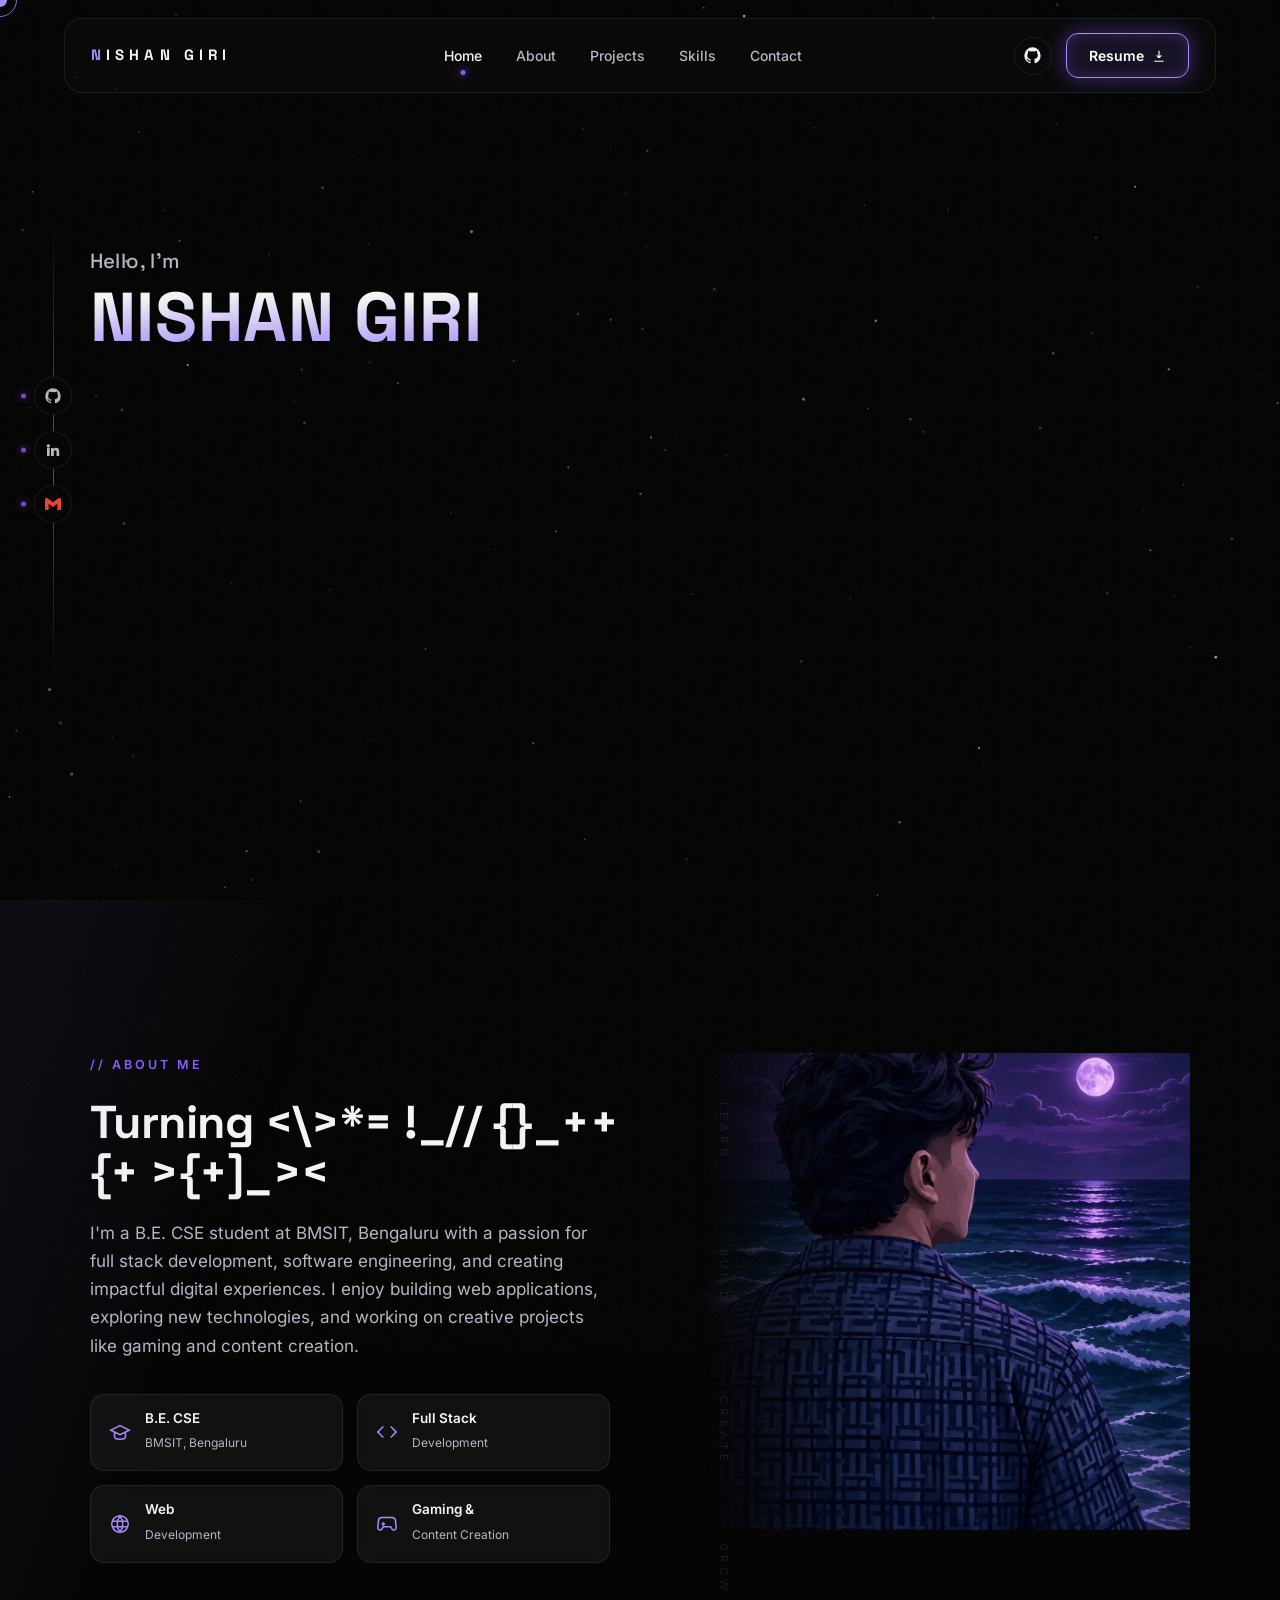
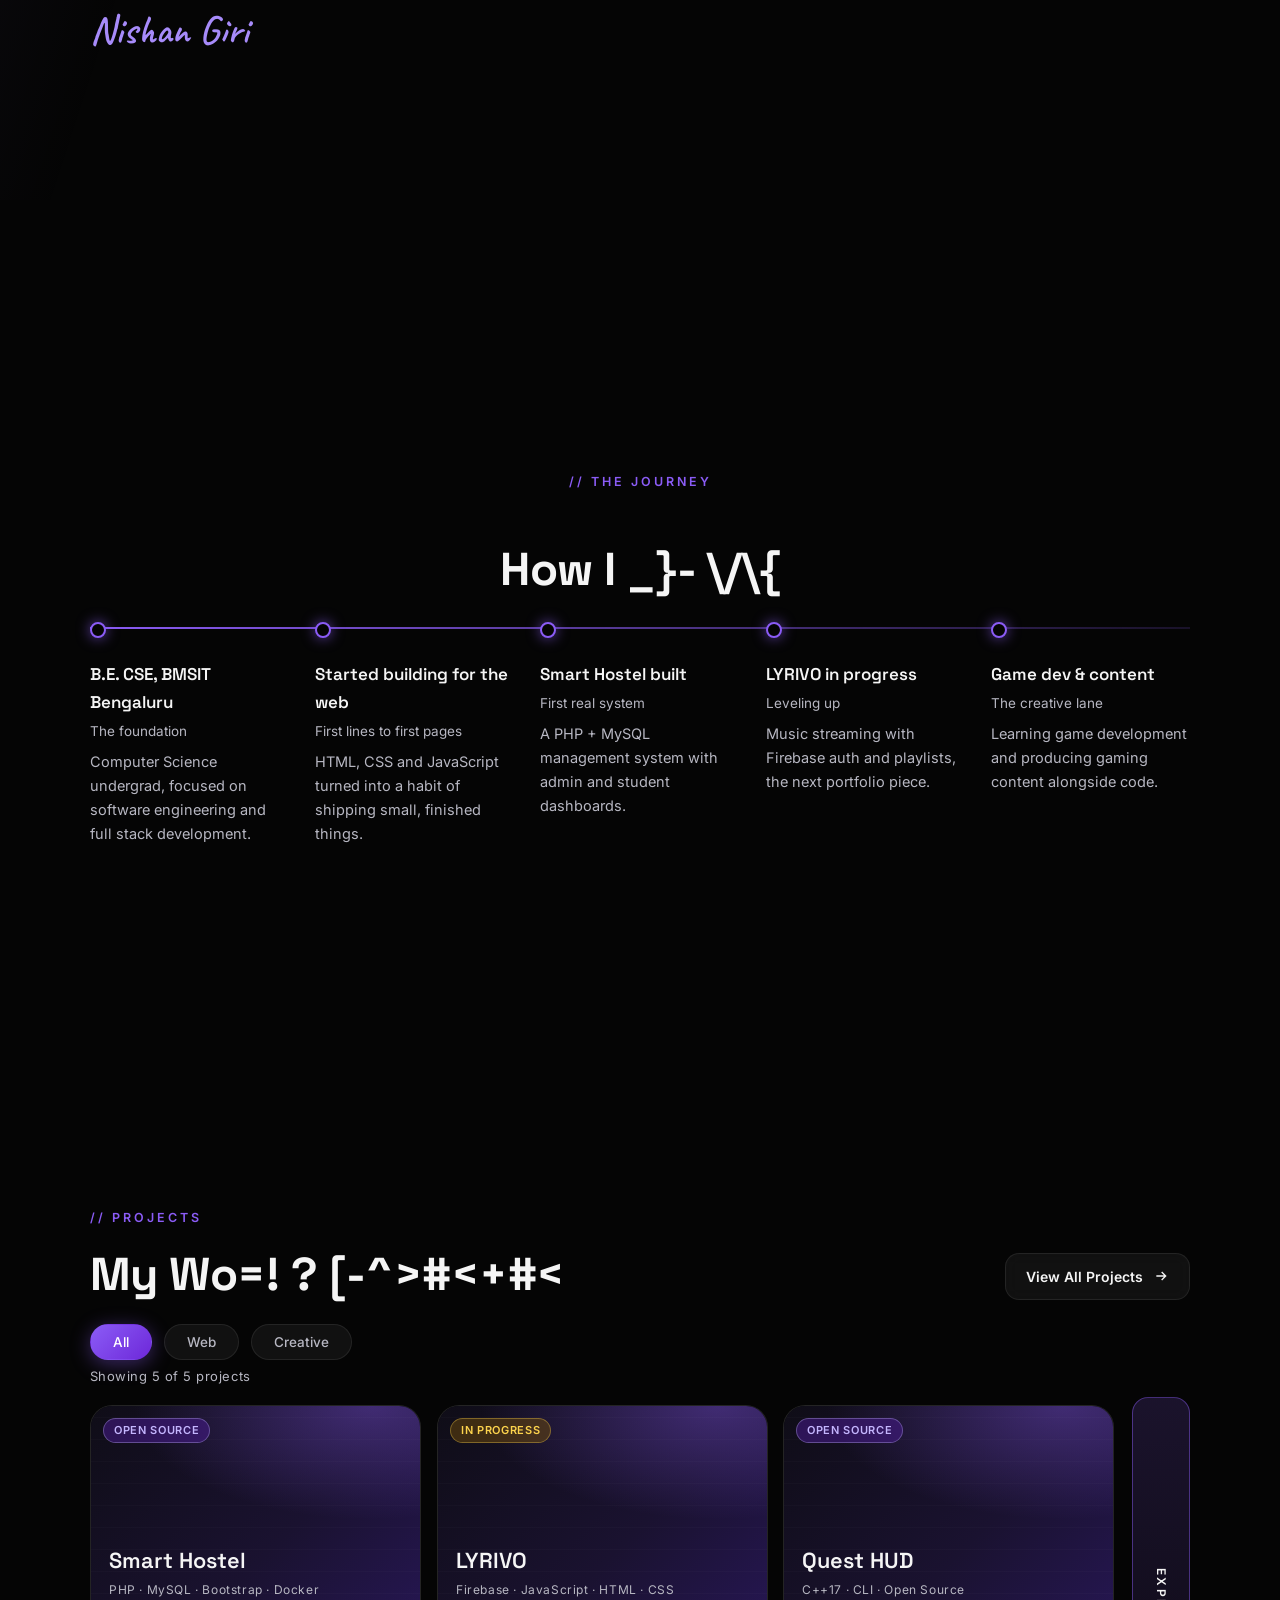
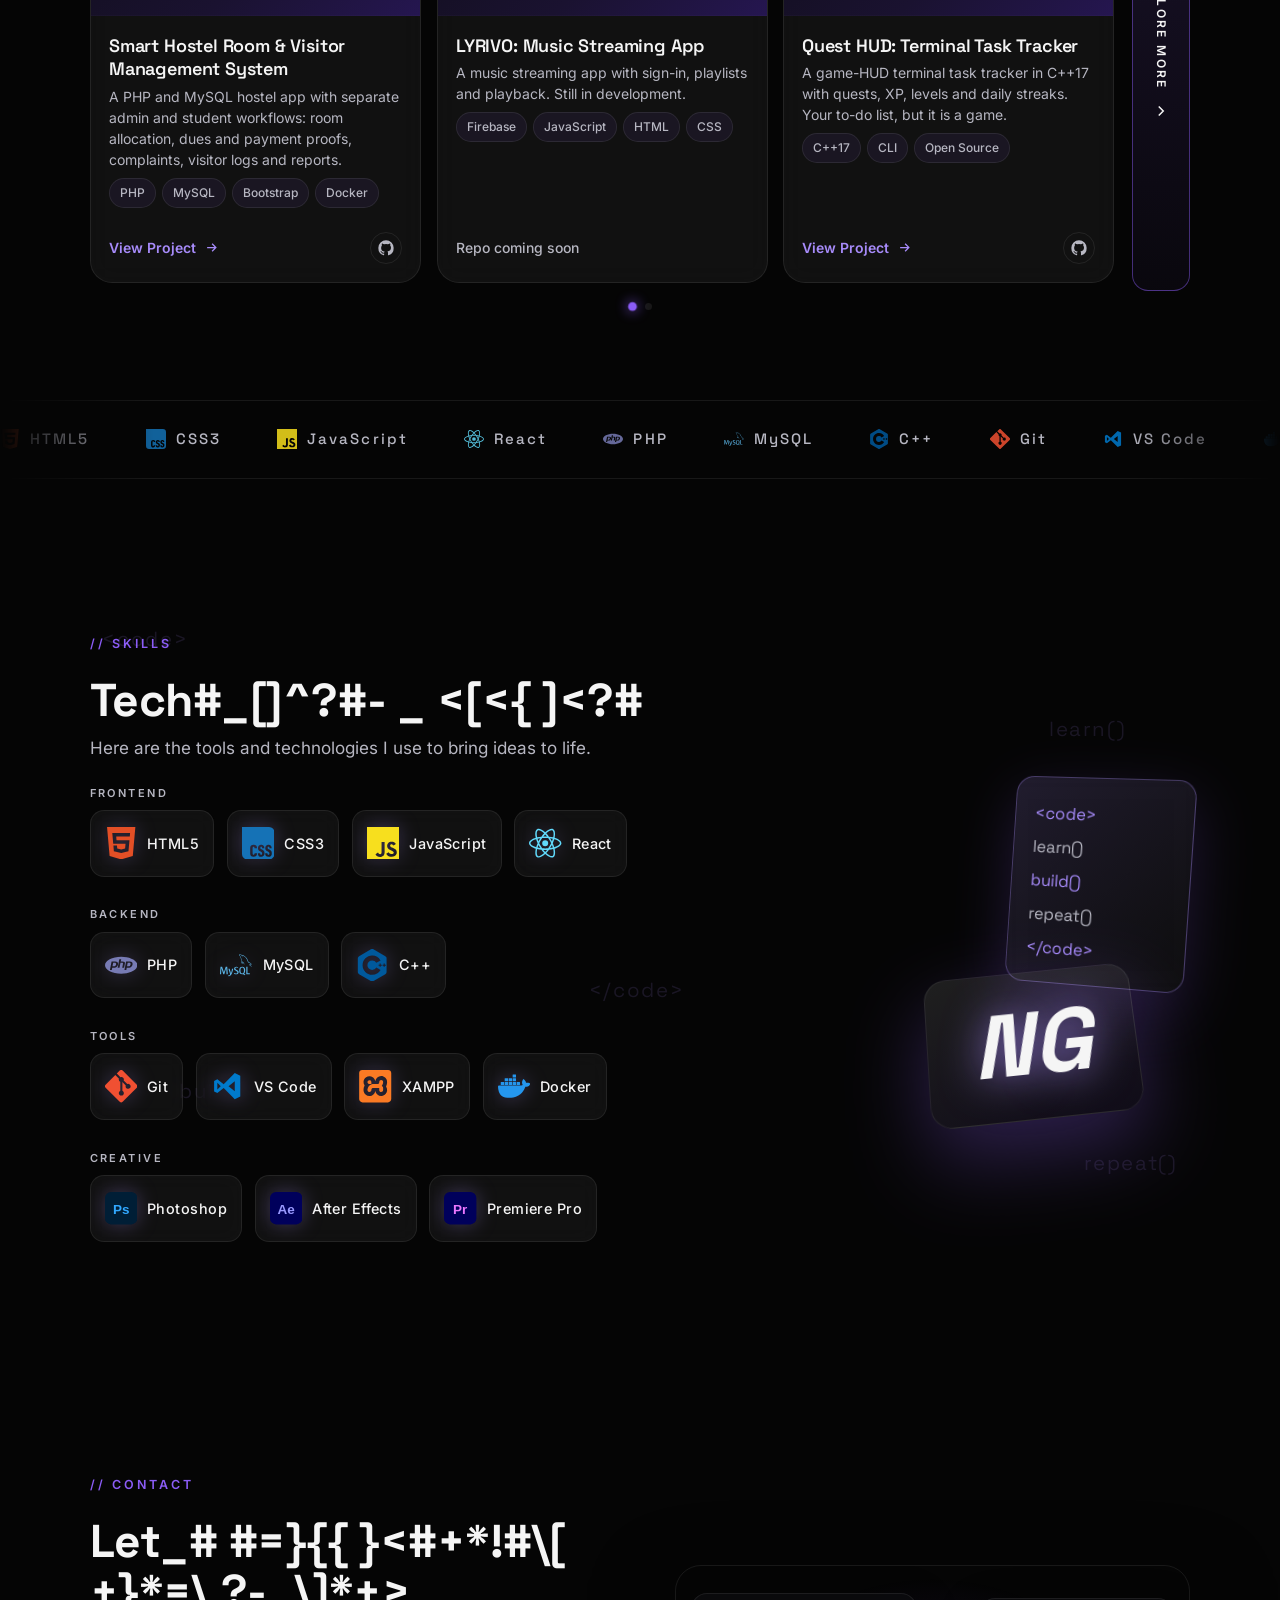
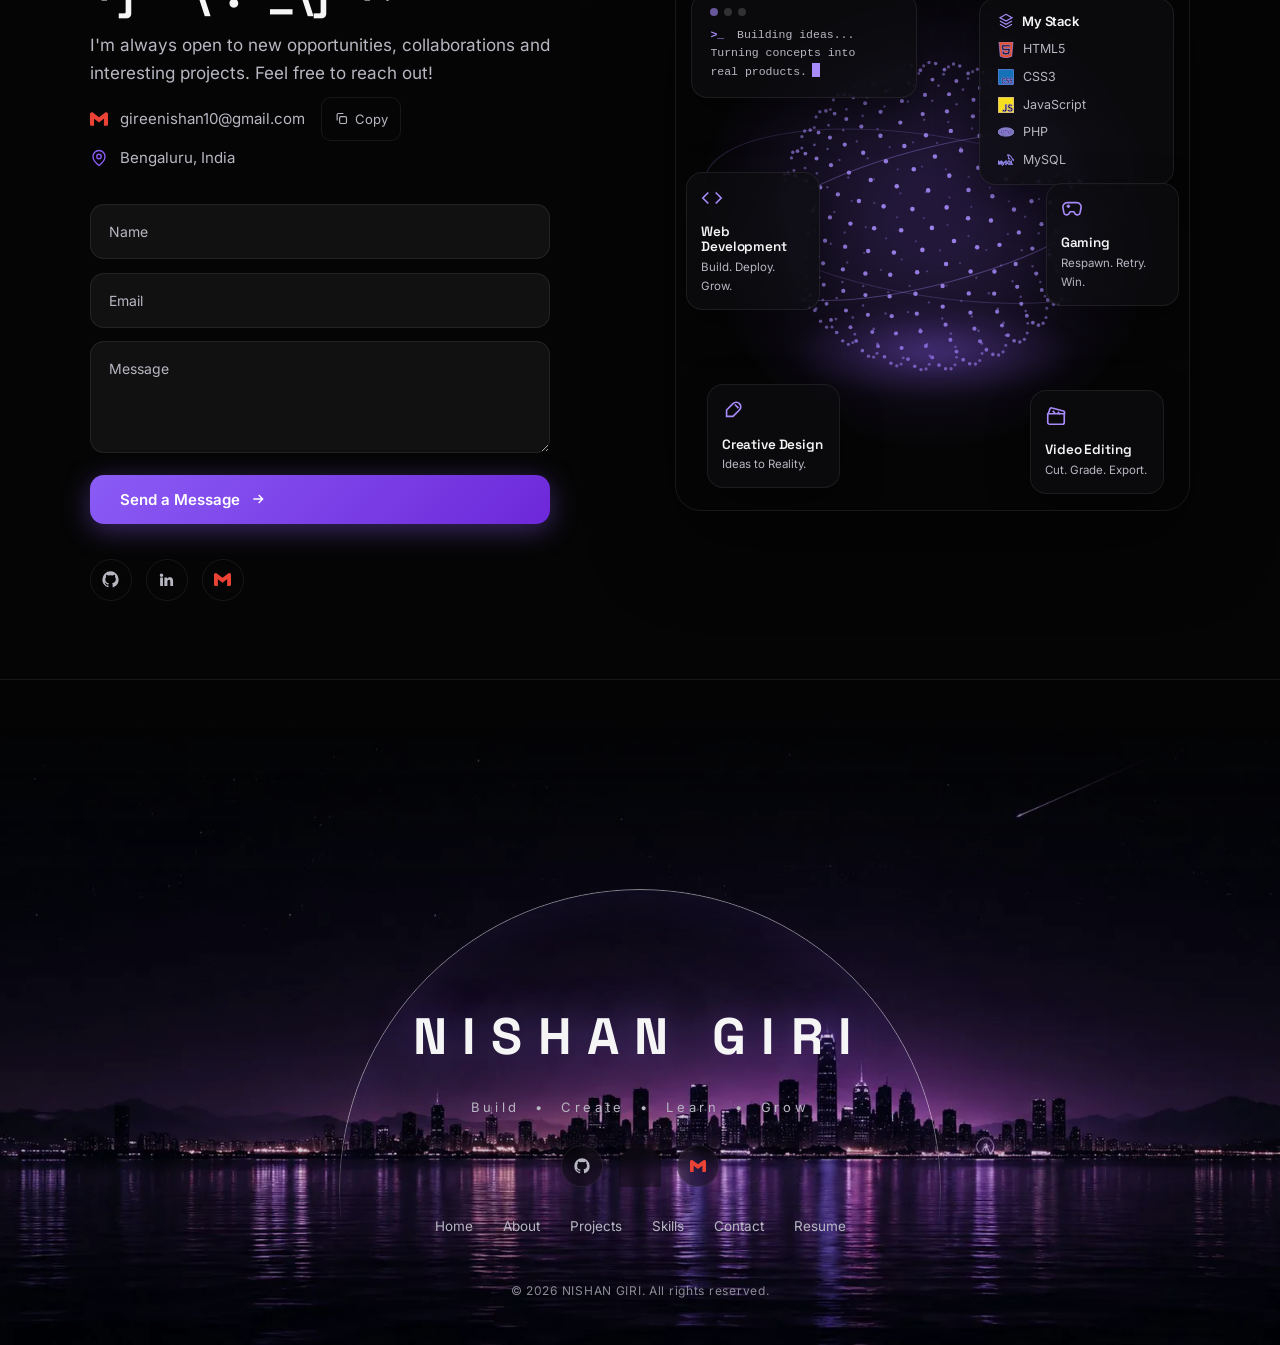
==== commit a964a3ef: "Rename 1-index.html to index.html" ====
--- a/index.html
+++ b/index.html
@@ -56,7 +56,7 @@
   <div class="boot-sweep"></div>
   <span class="boot-corner tl"></span><span class="boot-corner tr"></span><span class="boot-corner bl"></span><span class="boot-corner br"></span>
   <p class="boot-hud boot-hud-t">SYS://NISHAN_GIRI &middot; BOOT <span id="bootClock">00.00</span></p>
-  <p class="boot-hud boot-hud-b">v8 &middot; PORTFOLIO &middot; <span class="boot-blink">&#9679;</span> LIVE</p>
+  <p class="boot-hud boot-hud-b">PORTFOLIO &middot; <span class="boot-blink">&#9679;</span> LIVE</p>
   <div class="intro-stage">
     <p class="boot-hi" id="bootHi"><span class="boot-glitch" data-text="Hi.">Hi.</span><span class="boot-caret"></span></p>
     <div class="boot-load" id="bootLoad">
